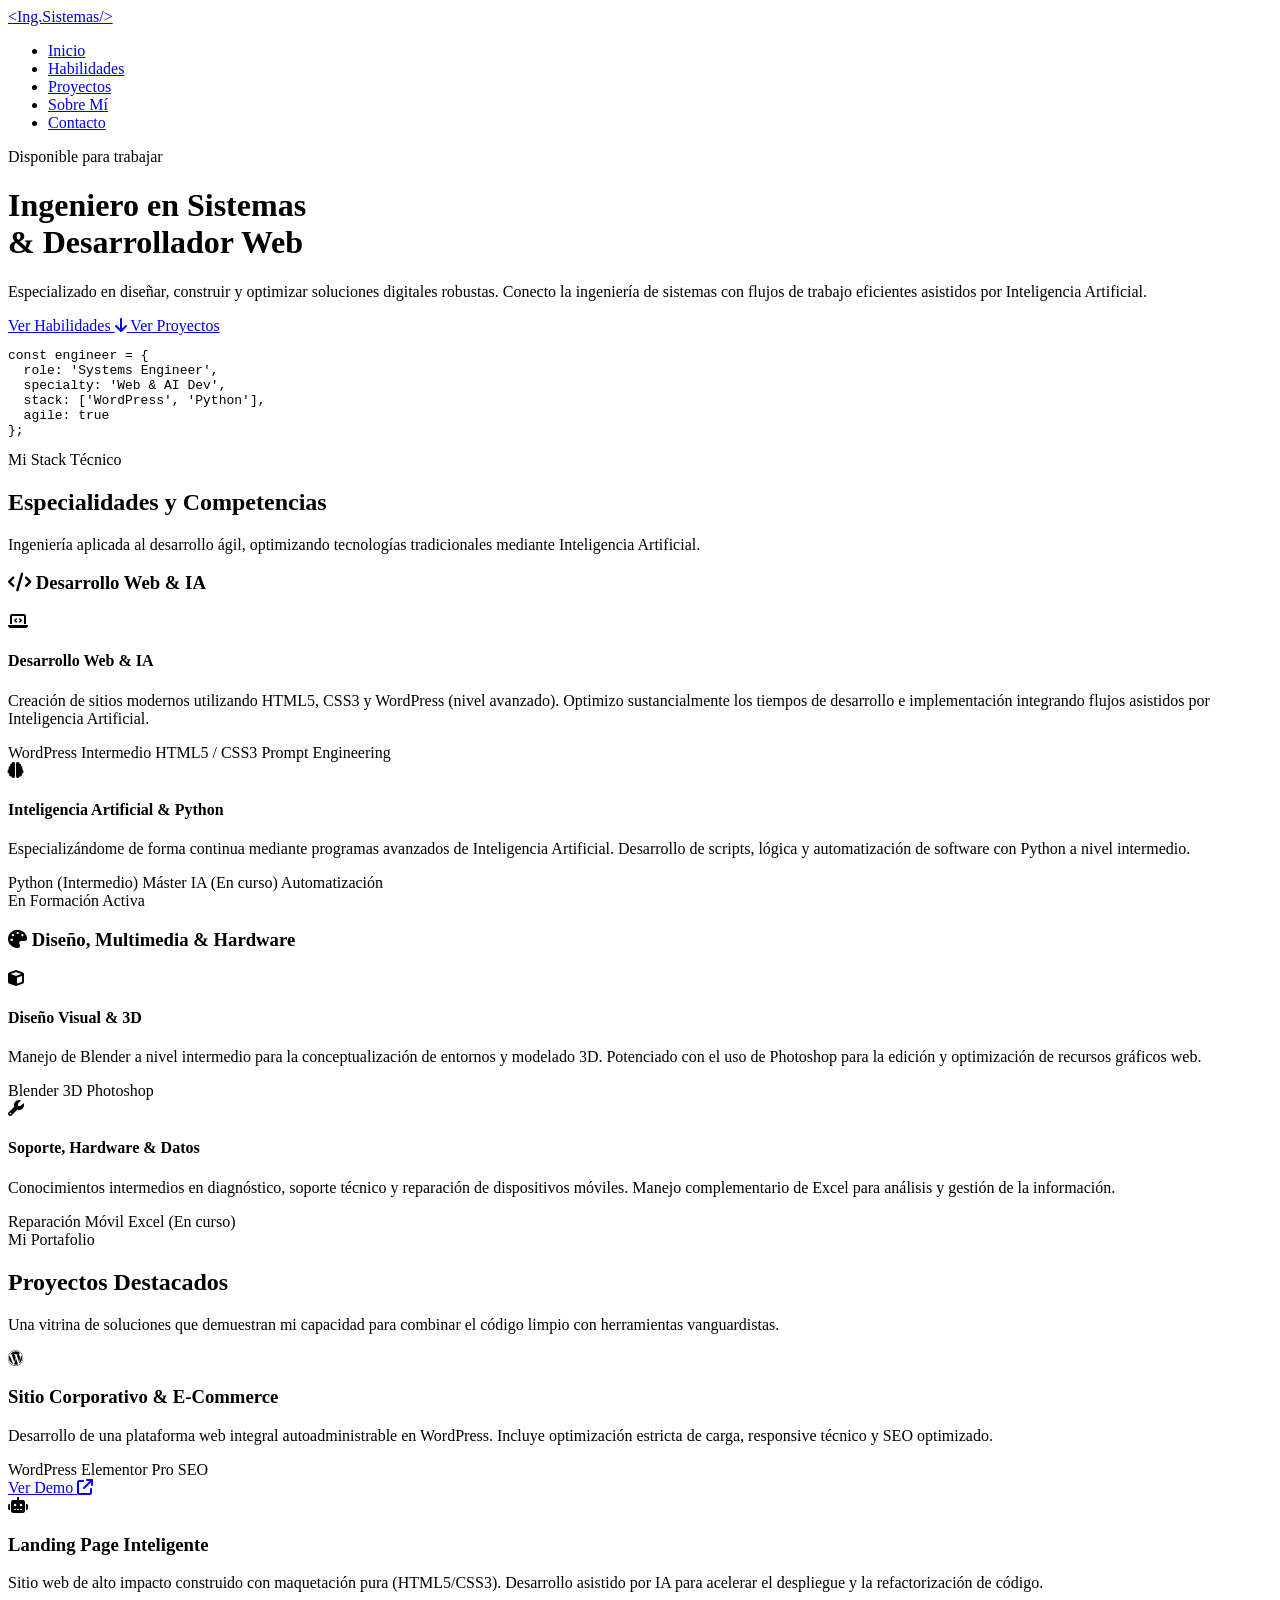
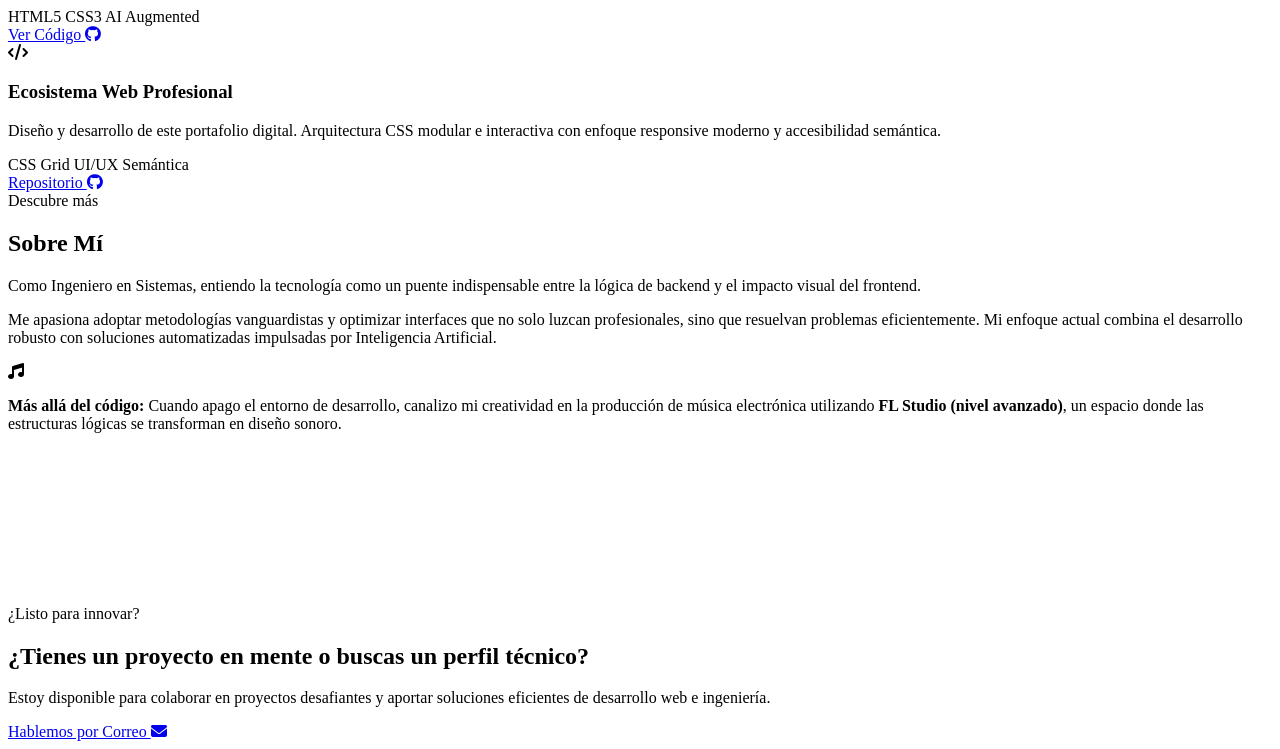
==== index.html @ e4403d9d "Add files via upload" ====
<!DOCTYPE html>
<html lang="es">
<head>
    <meta charset="UTF-8">
    <meta name="viewport" content="width=device-width, initial-scale=1.0">
    <title>Portafolio Profesional | Ingeniero en Sistemas</title>
    <link rel="stylesheet" href="css/style.css">
    <!-- Iconos de FontAwesome -->
    <link rel="stylesheet" href="https://cdnjs.cloudflare.com/ajax/libs/font-awesome/6.4.0/css/all.min.css">
</head>
<body>

    <!-- ==========================================================
       1. NAVBAR (Navegación Fija con Efecto Cristal)
       ========================================================== -->
    <nav class="navbar">
        <div class="container nav-container">
            <a href="#" class="nav-logo">&lt;Ing.Sistemas/&gt;</a>
            <ul class="nav-links">
                <li><a href="#">Inicio</a></li>
                <li><a href="#habilidades">Habilidades</a></li>
                <li><a href="#proyectos">Proyectos</a></li>
                <li><a href="#sobre-mi">Sobre Mí</a></li>
                <li><a href="#contacto" class="nav-btn">Contacto</a></li>
            </ul>
        </div>
    </nav>

    <!-- ==========================================================
       2. HERO SECTION (Presentación de Alto Impacto)
       ========================================================== -->
<header class="hero">
        <div class="container hero-grid">
            
            <div class="hero-content anim-fade-in">
                <span class="hero-badge">Disponible para trabajar</span>
                <h1 class="hero-title">
                    Ingeniero en Sistemas <br>
                    <span class="text-gradient">& Desarrollador Web</span>
                </h1>
                <p class="hero-description anim-delay-1">
                    Especializado en diseñar, construir y optimizar soluciones digitales robustas. Conecto la ingeniería de sistemas con flujos de trabajo eficientes asistidos por Inteligencia Artificial.
                </p>
                
                <div class="hero-actions anim-delay-2">
                    <a href="#habilidades" class="btn btn-primary">
                        Ver Habilidades <i class="fa-solid fa-arrow-down"></i>
                    </a>
                    <a href="#proyectos" class="btn btn-secondary">
                        Ver Proyectos
                    </a>
                </div>
            </div>

            <div class="hero-visual anim-fade-in anim-delay-1">
                <div class="tech-canvas">
                    <div class="blob blob-1 float-animation"></div>
                    <div class="blob blob-2 float-animation-reverse"></div>
                    
                    <div class="profile-card">
                        <div class="card-header">
                            <span class="dot red"></span>
                            <span class="dot yellow"></span>
                            <span class="dot green"></span>
                        </div>
                        <div class="card-body">
                            <pre><code class="typing-effect"><span class="code-keyword">const</span> engineer = {
  role: <span class="code-string">'Systems Engineer'</span>,
  specialty: <span class="code-string">'Web & AI Dev'</span>,
  stack: [<span class="code-string">'WordPress'</span>, <span class="code-string">'Python'</span>],
  agile: <span class="code-boolean">true</span>
};</code></pre>
                        </div>
                    </div>
                </div>
            </div>

        </div>
    </header>
    <!-- ==========================================================
       3. SKILLS SECTION (Tus especialidades reales)
       ========================================================== -->
    <section id="habilidades" class="skills-section">
        <div class="container">
            
            <div class="section-header">
                <span class="section-subtitle">Mi Stack Técnico</span>
                <h2 class="section-title">Especialidades y Competencias</h2>
                <p class="section-description">
                    Ingeniería aplicada al desarrollo ágil, optimizando tecnologías tradicionales mediante Inteligencia Artificial.
                </p>
            </div>

            <!-- Categoría 1: Core de Desarrollo -->
            <h3 class="category-title"><i class="fa-solid fa-code"></i> Desarrollo Web & IA</h3>
            <div class="skills-grid">
                
                <article class="skill-card main-tech">
                    <div class="card-icon icon-web">
                        <i class="fa-solid fa-laptop-code"></i>
                    </div>
                    <h4 class="skill-name">Desarrollo Web & IA</h4>
                    <p class="skill-text">
                        Creación de sitios modernos utilizando HTML5, CSS3 y WordPress (nivel avanzado). Optimizo sustancialmente los tiempos de desarrollo e implementación integrando flujos asistidos por Inteligencia Artificial.
                    </p>
                    <div class="skill-tags">
                        <span class="tag">WordPress Intermedio</span>
                        <span class="tag">HTML5 / CSS3</span>
                        <span class="tag">Prompt Engineering</span>
                    </div>
                </article>

                <article class="skill-card active-learning">
                    <div class="card-icon icon-ai">
                        <i class="fa-solid fa-brain"></i>
                    </div>
                    <h4 class="skill-name">Inteligencia Artificial & Python</h4>
                    <p class="skill-text">
                        Especializándome de forma continua mediante programas avanzados de Inteligencia Artificial. Desarrollo de scripts, lógica y automatización de software con Python a nivel intermedio.
                    </p>
                    <div class="skill-tags">
                        <span class="tag">Python (Intermedio)</span>
                        <span class="tag">Máster IA (En curso)</span>
                        <span class="tag">Automatización</span>
                    </div>
                    <div class="learning-badge">En Formación Activa</div>
                </article>

            </div>

            <!-- Categoría 2: Diseño y Soporte Técnico -->
            <h3 class="category-title"><i class="fa-solid fa-palette"></i> Diseño, Multimedia & Hardware</h3>
            <div class="skills-grid secondary-grid">
                
                <article class="skill-card">
                    <div class="card-icon icon-design">
                        <i class="fa-solid fa-cube"></i>
                    </div>
                    <h4 class="skill-name">Diseño Visual & 3D</h4>
                    <p class="skill-text">
                        Manejo de Blender a nivel intermedio para la conceptualización de entornos y modelado 3D. Potenciado con el uso de Photoshop para la edición y optimización de recursos gráficos web.
                    </p>
                    <div class="skill-tags">
                        <span class="tag">Blender 3D</span>
                        <span class="tag">Photoshop</span>
                    </div>
                </article>

                <article class="skill-card">
                    <div class="card-icon icon-hardware">
                        <i class="fa-solid fa-wrench"></i>
                    </div>
                    <h4 class="skill-name">Soporte, Hardware & Datos</h4>
                    <p class="skill-text">
                        Conocimientos intermedios en diagnóstico, soporte técnico y reparación de dispositivos móviles. Manejo complementario de Excel para análisis y gestión de la información.
                    </p>
                    <div class="skill-tags">
                        <span class="tag">Reparación Móvil</span>
                        <span class="tag">Excel (En curso)</span>
                    </div>
                </article>

            </div>

        </div>
    </section>

    <!-- ==========================================================
       4. PROJECTS SECTION (Tus Proyectos)
       ========================================================== -->
    <section id="proyectos" class="projects-section">
        <div class="container">
            
            <div class="section-header">
                <span class="section-subtitle">Mi Portafolio</span>
                <h2 class="section-title">Proyectos Destacados</h2>
                <p class="section-description">Una vitrina de soluciones que demuestran mi capacidad para combinar el código limpio con herramientas vanguardistas.</p>
            </div>

            <div class="projects-grid">
                
                <!-- Proyecto 1 -->
                <article class="project-card">
                    <div class="project-image">
                        <div class="image-placeholder"><i class="fa-brands fa-wordpress"></i></div>
                    </div>
                    <div class="project-info">
                        <h3 class="project-title">Sitio Corporativo & E-Commerce</h3>
                        <p class="project-text">Desarrollo de una plataforma web integral autoadministrable en WordPress. Incluye optimización estricta de carga, responsive técnico y SEO optimizado.</p>
                        <div class="project-tech">
                            <span>WordPress</span>
                            <span>Elementor Pro</span>
                            <span>SEO</span>
                        </div>
                        <div class="project-links">
                            <a href="#" class="project-link" target="_blank">Ver Demo <i class="fa-solid fa-arrow-up-right-from-square"></i></a>
                        </div>
                    </div>
                </article>

                <!-- Proyecto 2 -->
                <article class="project-card">
                    <div class="project-image">
                        <div class="image-placeholder"><i class="fa-solid fa-robot"></i></div>
                    </div>
                    <div class="project-info">
                        <h3 class="project-title">Landing Page Inteligente</h3>
                        <p class="project-text">Sitio web de alto impacto construido con maquetación pura (HTML5/CSS3). Desarrollo asistido por IA para acelerar el despliegue y la refactorización de código.</p>
                        <div class="project-tech">
                            <span>HTML5</span>
                            <span>CSS3</span>
                            <span>AI Augmented</span>
                        </div>
                        <div class="project-links">
                            <a href="#" class="project-link" target="_blank">Ver Código <i class="fa-brands fa-github"></i></a>
                        </div>
                    </div>
                </article>

                <!-- Proyecto 3 -->
                <article class="project-card">
                    <div class="project-image">
                        <div class="image-placeholder"><i class="fa-solid fa-code"></i></div>
                    </div>
                    <div class="project-info">
                        <h3 class="project-title">Ecosistema Web Profesional</h3>
                        <p class="project-text">Diseño y desarrollo de este portafolio digital. Arquitectura CSS modular e interactiva con enfoque responsive moderno y accesibilidad semántica.</p>
                        <div class="project-tech">
                            <span>CSS Grid</span>
                            <span>UI/UX</span>
                            <span>Semántica</span>
                        </div>
                        <div class="project-links">
                            <a href="#" class="project-link" target="_blank">Repositorio <i class="fa-brands fa-github"></i></a>
                        </div>
                    </div>
                </article>

            </div>
        </div>
    </section>

    <!-- ==========================================================
       5. ABOUT ME SECTION (Historia + FL Studio)
       ========================================================== -->
    <section id="sobre-mi" class="about-section">
        <div class="container">
            <div class="about-card-wrapper">
                <div class="about-content">
                    <span class="section-subtitle">Descubre más</span>
                    <h2 class="section-title">Sobre Mí</h2>
                    <p class="about-lead">
                        Como Ingeniero en Sistemas, entiendo la tecnología como un puente indispensable entre la lógica de backend y el impacto visual del frontend. 
                    </p>
                    <p class="about-body">
                        Me apasiona adoptar metodologías vanguardistas y optimizar interfaces que no solo luzcan profesionales, sino que resuelvan problemas eficientemente. Mi enfoque actual combina el desarrollo robusto con soluciones automatizadas impulsadas por Inteligencia Artificial.
                    </p>
                    
                    <!-- Bloque destacado de tu Hobby -->
                    <div class="hobby-box">
                        <div class="hobby-icon"><i class="fa-solid fa-music"></i></div>
                        <div class="hobby-text">
                            <p><strong>Más allá del código:</strong> Cuando apago el entorno de desarrollo, canalizo mi creatividad en la producción de música electrónica utilizando <strong>FL Studio (nivel avanzado)</strong>, un espacio donde las estructuras lógicas se transforman en diseño sonoro.</p>
                        </div>
                        <div class="spotify-wrapper">
                        
                        <!-- OPCIÓN A: Reproductor Incrustado (Recomendado para mostrar tu música) -->
                        <!-- IMPORTANTE: Cambia el enlace 'src' por el código de inserción de tu track/playlist/perfil -->
                        <iframe style="border-radius:12px" src="https://open.spotify.com/intl-es/artist/2R8NhoOFSHKevssIDjucFh" width="100%" height="152" frameBorder="0" allowfullscreen="" allow="autoplay; clipboard-write; encrypted-media; fullscreen; picture-in-picture" loading="lazy"></iframe>

                        <!-- OPCIÓN B: Botón de enlace directo (Limpio y minimalista) 
                        <a href="URL_DE_TU_PERFIL_DE_SPOTIFY" target="_blank" class="btn-spotify">
                            <i class="fa-brands fa-spotify"></i> Escuchar mis producciones en Spotify
                        </a>
                        -->

                    </div>
                    </div>
                </div>
            </div>
        </div>
    </section>

    <!-- ==========================================================
       6. CONTACT SECTION (Cierre & Conversión)
       ========================================================== -->
    <section id="contacto" class="contact-section">
        <div class="container">
            <div class="contact-card">
                <span class="contact-badge">¿Listo para innovar?</span>
                <h2>¿Tienes un proyecto en mente o buscas un perfil técnico?</h2>
                <p>Estoy disponible para colaborar en proyectos desafiantes y aportar soluciones eficientes de desarrollo web e ingeniería.</p>
                <div class="contact-actions">
                    <a href="mailto:tu-correo@email.com" class="btn btn-primary">
                        Hablemos por Correo <i class="fa-solid fa-envelope"></i>
                    </a>
                </div>
            </div>
        </div>
    </section>

</body>
</html>
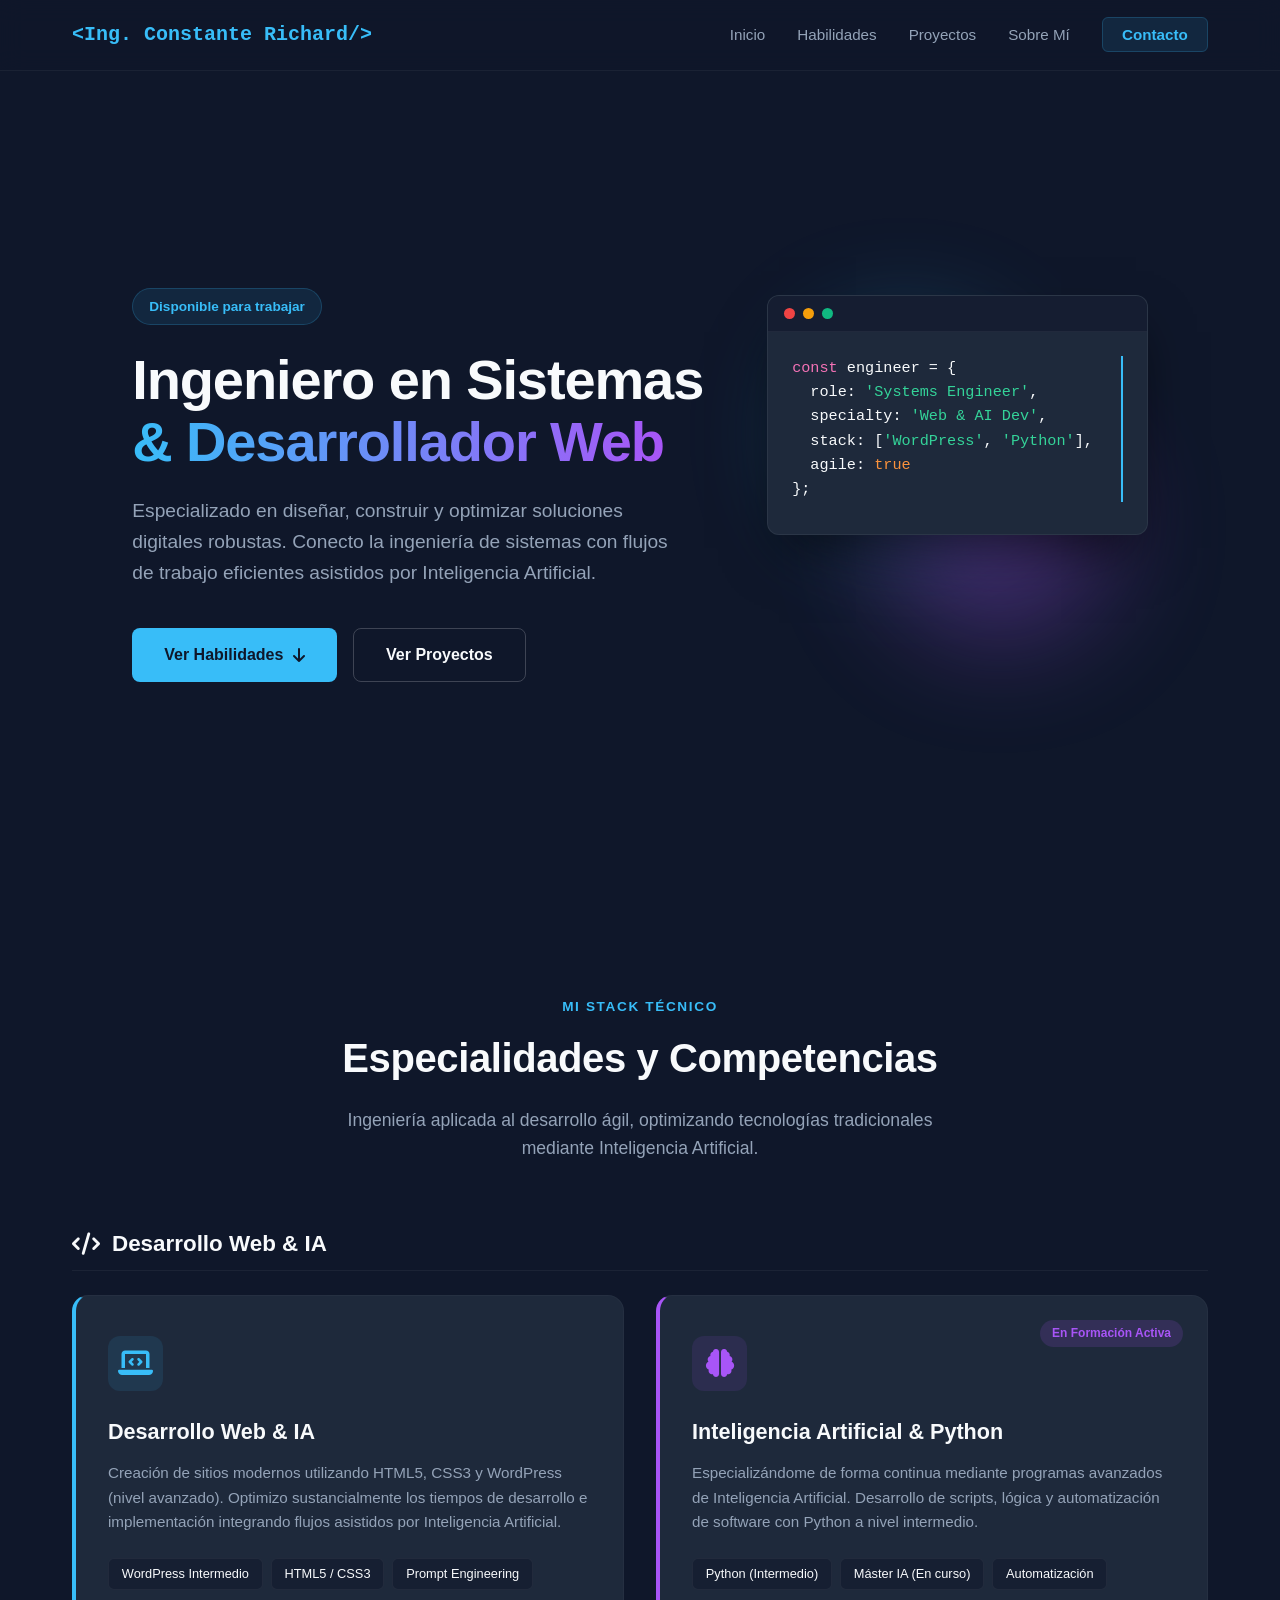
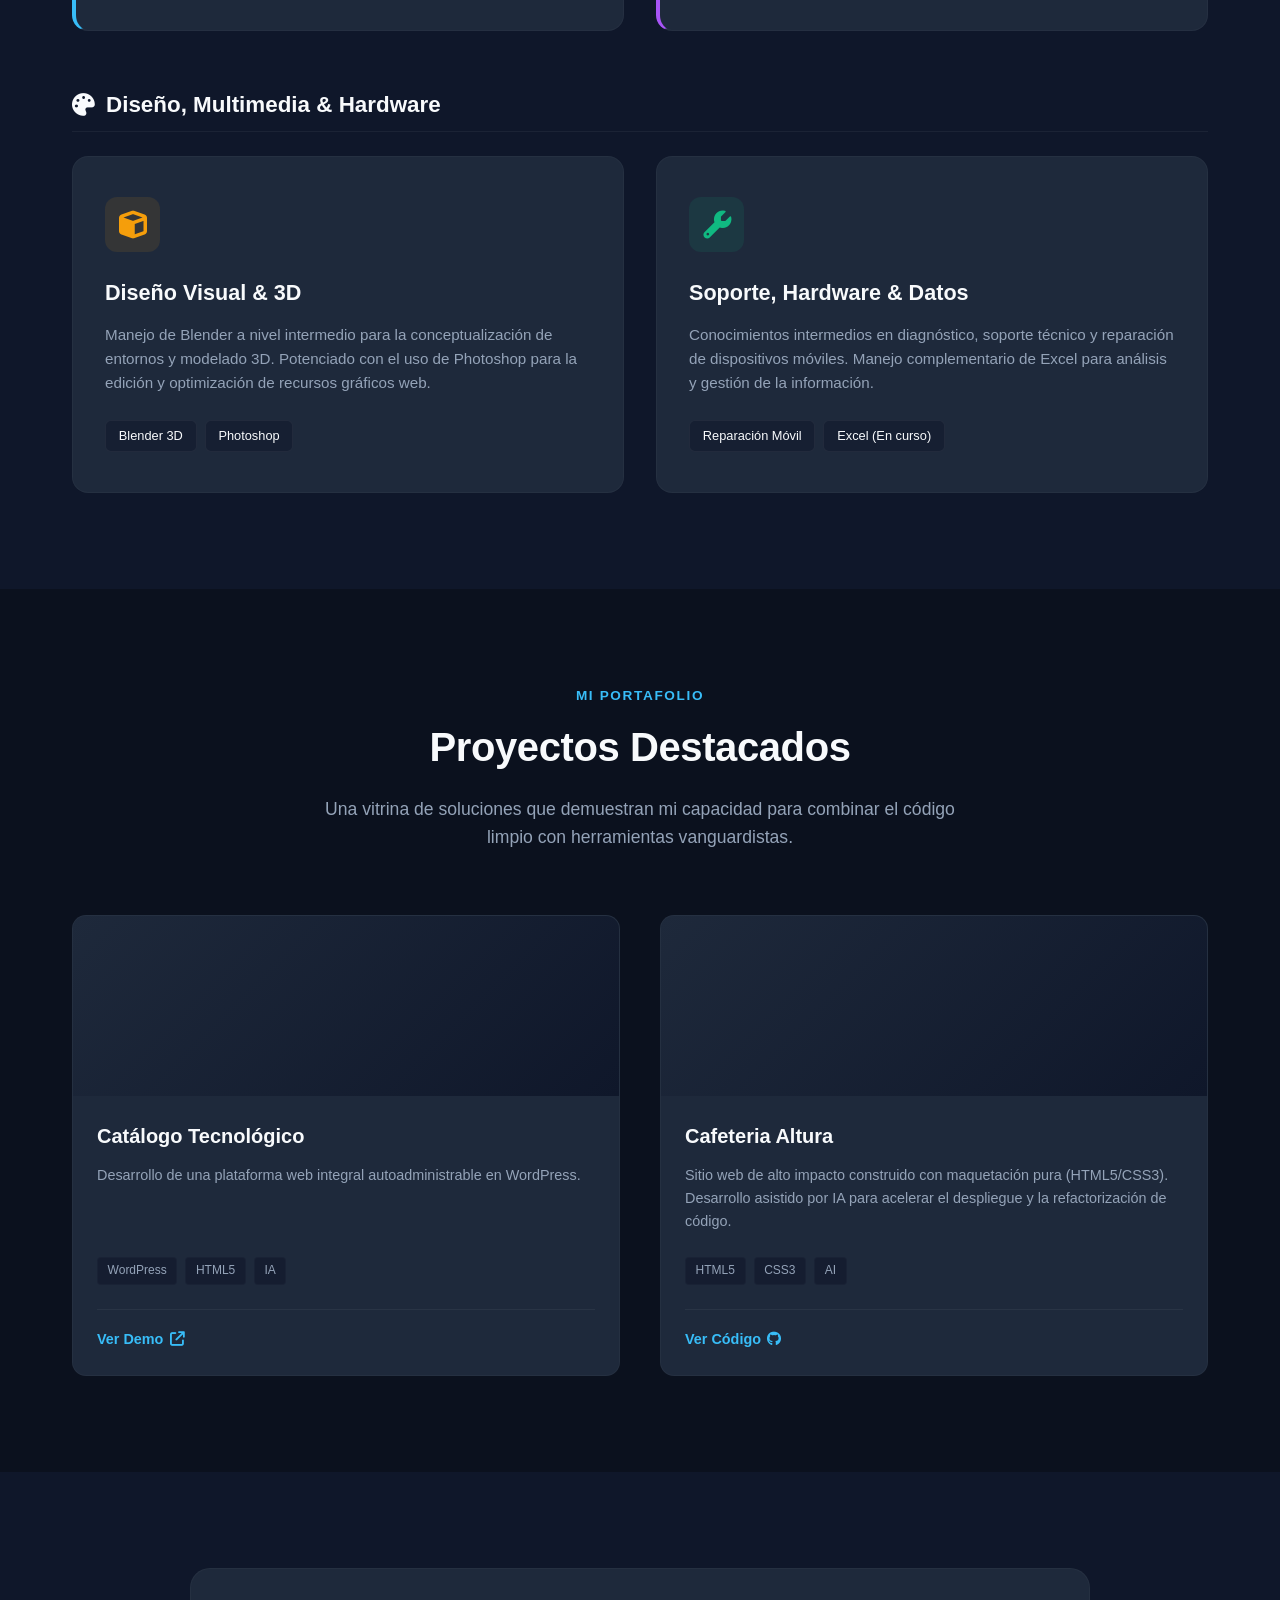
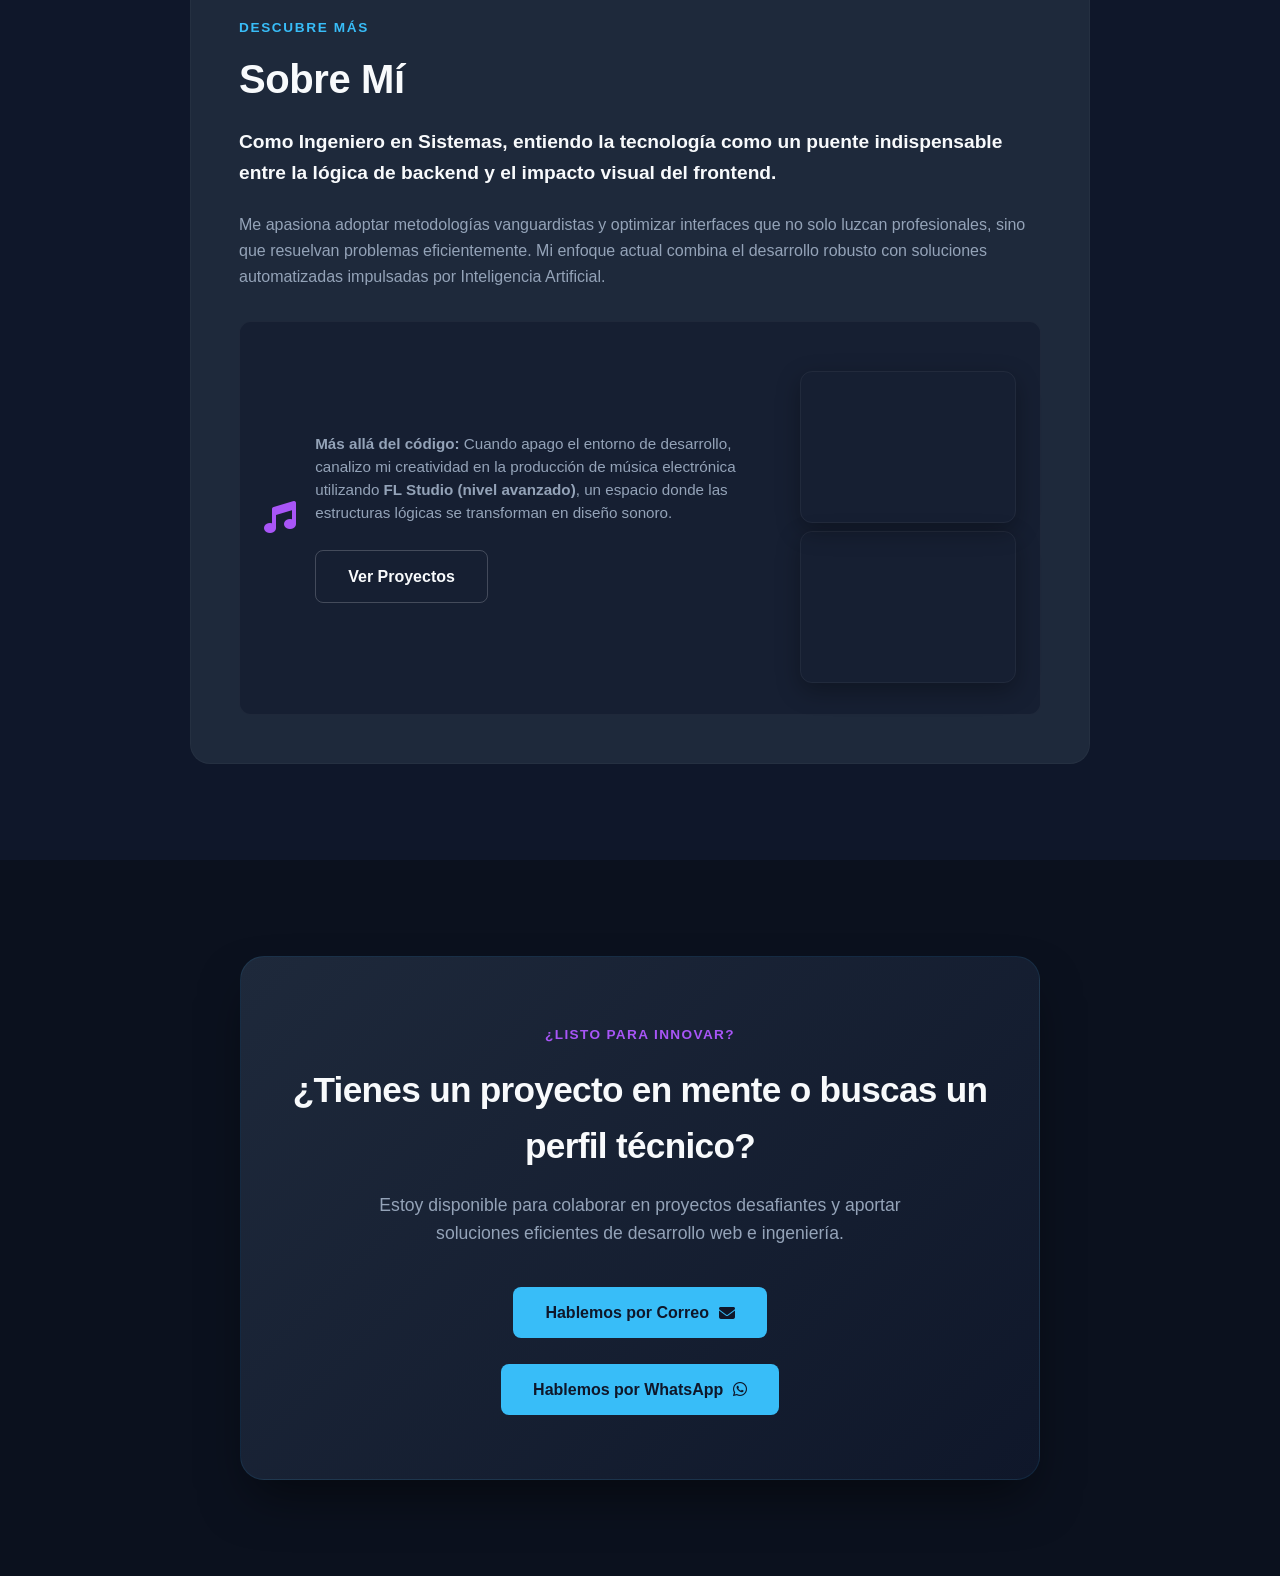
==== commit 322018d6: "Update index.html" ====
--- a/index.html
+++ b/index.html
@@ -15,7 +15,7 @@
        ========================================================== -->
     <nav class="navbar">
         <div class="container nav-container">
-            <a href="#" class="nav-logo">&lt;Ing.Sistemas/&gt;</a>
+            <a href="#" class="nav-logo">&lt;Ing. Constante Richard/&gt;</a>
             <ul class="nav-links">
                 <li><a href="#">Inicio</a></li>
                 <li><a href="#habilidades">Habilidades</a></li>
@@ -182,18 +182,19 @@
                 <!-- Proyecto 1 -->
                 <article class="project-card">
                     <div class="project-image">
-                        <div class="image-placeholder"><i class="fa-brands fa-wordpress"></i></div>
+                        <div class="image-placeholder"><i class=""></i></div>
+                        <img src="images/catalofo.jpeg" alt="" width=50%>
                     </div>
                     <div class="project-info">
-                        <h3 class="project-title">Sitio Corporativo & E-Commerce</h3>
-                        <p class="project-text">Desarrollo de una plataforma web integral autoadministrable en WordPress. Incluye optimización estricta de carga, responsive técnico y SEO optimizado.</p>
+                        <h3 class="project-title">Catálogo Tecnológico</h3>
+                        <p class="project-text">Desarrollo de una plataforma web integral autoadministrable en WordPress.</p>
                         <div class="project-tech">
                             <span>WordPress</span>
-                            <span>Elementor Pro</span>
-                            <span>SEO</span>
+                            <span>HTML5</span>
+                            <span>IA</span>
                         </div>
                         <div class="project-links">
-                            <a href="#" class="project-link" target="_blank">Ver Demo <i class="fa-solid fa-arrow-up-right-from-square"></i></a>
+                            <a href="https://farisfarfar.github.io/catalogo-celulares-portugalcell/#catalogo" class="project-link" target="_blank">Ver Demo <i class="fa-solid fa-arrow-up-right-from-square"></i></a>
                         </div>
                     </div>
                 </article>
@@ -201,40 +202,22 @@
                 <!-- Proyecto 2 -->
                 <article class="project-card">
                     <div class="project-image">
-                        <div class="image-placeholder"><i class="fa-solid fa-robot"></i></div>
+                        <img src="images/ALTURA.jpeg" alt="" width=50%>
                     </div>
                     <div class="project-info">
-                        <h3 class="project-title">Landing Page Inteligente</h3>
+                        <h3 class="project-title">Cafeteria Altura</h3>
                         <p class="project-text">Sitio web de alto impacto construido con maquetación pura (HTML5/CSS3). Desarrollo asistido por IA para acelerar el despliegue y la refactorización de código.</p>
                         <div class="project-tech">
                             <span>HTML5</span>
                             <span>CSS3</span>
-                            <span>AI Augmented</span>
+                            <span>AI</span>
                         </div>
                         <div class="project-links">
-                            <a href="#" class="project-link" target="_blank">Ver Código <i class="fa-brands fa-github"></i></a>
-                        </div>
-                    </div>
-                </article>
-
-                <!-- Proyecto 3 -->
-                <article class="project-card">
-                    <div class="project-image">
-                        <div class="image-placeholder"><i class="fa-solid fa-code"></i></div>
-                    </div>
-                    <div class="project-info">
-                        <h3 class="project-title">Ecosistema Web Profesional</h3>
-                        <p class="project-text">Diseño y desarrollo de este portafolio digital. Arquitectura CSS modular e interactiva con enfoque responsive moderno y accesibilidad semántica.</p>
-                        <div class="project-tech">
-                            <span>CSS Grid</span>
-                            <span>UI/UX</span>
-                            <span>Semántica</span>
-                        </div>
-                        <div class="project-links">
-                            <a href="#" class="project-link" target="_blank">Repositorio <i class="fa-brands fa-github"></i></a>
-                        </div>
-                    </div>
-                </article>
+                            <a href="pages/cafe.html" class="project-link" target="_blank">Ver Código <i class="fa-brands fa-github"></i></a>
+                        </div>
+                    </div>
+                </article>
+
 
             </div>
         </div>
@@ -261,14 +244,18 @@
                         <div class="hobby-icon"><i class="fa-solid fa-music"></i></div>
                         <div class="hobby-text">
                             <p><strong>Más allá del código:</strong> Cuando apago el entorno de desarrollo, canalizo mi creatividad en la producción de música electrónica utilizando <strong>FL Studio (nivel avanzado)</strong>, un espacio donde las estructuras lógicas se transforman en diseño sonoro.</p>
+                             <br>
+                            <a href="https://www.youtube.com/@fiidfaris" target="_blank" class="btn btn-secondary">
+                                 Ver Proyectos
+                                 </a>
+
                         </div>
                         <div class="spotify-wrapper">
                         
                         <!-- OPCIÓN A: Reproductor Incrustado (Recomendado para mostrar tu música) -->
                         <!-- IMPORTANTE: Cambia el enlace 'src' por el código de inserción de tu track/playlist/perfil -->
-                        <iframe style="border-radius:12px" src="https://open.spotify.com/intl-es/artist/2R8NhoOFSHKevssIDjucFh" width="100%" height="152" frameBorder="0" allowfullscreen="" allow="autoplay; clipboard-write; encrypted-media; fullscreen; picture-in-picture" loading="lazy"></iframe>
-
-                        <!-- OPCIÓN B: Botón de enlace directo (Limpio y minimalista) 
+                           <iframe data-testid="embed-iframe" style="border-radius:12px" src="https://open.spotify.com/embed/track/4I5gUDBYTXuOWEXEup7SBI?utm_source=generator&si=fab3e48a8a884416" width="100%" height="152" frameBorder="0" allowfullscreen="" allow="autoplay; clipboard-write; encrypted-media; fullscreen; picture-in-picture" loading="lazy"></iframe>
+                           <iframe data-testid="embed-iframe" style="border-radius:12px" src="https://open.spotify.com/embed/track/5lu9Qc8zNzXxvBAoyQX5xe?utm_source=generator&si=4b77e36c37d04a68" width="100%" height="152" frameBorder="0" allowfullscreen="" allow="autoplay; clipboard-write; encrypted-media; fullscreen; picture-in-picture" loading="lazy"></iframe>                              <!-- OPCIÓN B: Botón de enlace directo (Limpio y minimalista) 
                         <a href="URL_DE_TU_PERFIL_DE_SPOTIFY" target="_blank" class="btn-spotify">
                             <i class="fa-brands fa-spotify"></i> Escuchar mis producciones en Spotify
                         </a>
@@ -291,13 +278,21 @@
                 <h2>¿Tienes un proyecto en mente o buscas un perfil técnico?</h2>
                 <p>Estoy disponible para colaborar en proyectos desafiantes y aportar soluciones eficientes de desarrollo web e ingeniería.</p>
                 <div class="contact-actions">
-                    <a href="mailto:tu-correo@email.com" class="btn btn-primary">
-                        Hablemos por Correo <i class="fa-solid fa-envelope"></i>
-                    </a>
+                    <a href="mailto:richardconstanteplus@outlook.com" class="btn btn-primary">
+                       Hablemos por Correo <i class="fa-solid fa-envelope"></i>
+                             </a>
+                   </div>
+
+                      <br>
+
+                 <div class="contact-actions">
+                        <a href="https://wa.me/593998854605" target="_blank" class="btn btn-primary">
+                         Hablemos por WhatsApp <i class="fa-brands fa-whatsapp"></i>
+                     </a>
                 </div>
             </div>
         </div>
     </section>
 
 </body>
-</html>+</html>
--- a/css/style.css
+++ b/css/style.css
@@ -0,0 +1,752 @@
+/* ==========================================================================
+   RESET, CONFIGURACIONES GLOBALES Y VARIABLES
+   ========================================================================== */
+:root {
+    --bg-dark: #0f172a;
+    --bg-card: #1e293b;
+    --bg-deep: #0b111e;
+    --text-main: #f8fafc;
+    --text-muted: #94a3b8;
+    --primary: #38bdf8;         /* Celeste Neón Tecnológico */
+    --primary-hover: #0ea5e9;
+    --accent: #a855f7;          /* Violeta Inteligencia Artificial */
+    --font-sans: 'Segoe UI', Tahoma, Geneva, Verdana, sans-serif;
+}
+
+* {
+    margin: 0;
+    padding: 0;
+    box-sizing: border-box;
+}
+
+html {
+    scroll-behavior: smooth; /* Deslizamiento suave por las secciones */
+}
+
+body {
+    font-family: var(--font-sans);
+    background-color: var(--bg-dark);
+    color: var(--text-main);
+    overflow-x: hidden;
+    line-height: 1.6;
+    padding-top: 70px; /* Evita que la navbar fija tape contenido */
+}
+
+.container {
+    max-width: 1200px;
+    margin: 0 auto;
+    padding: 0 2rem;
+}
+
+/* Estilos de Botones Reutilizables */
+.btn {
+    display: inline-flex;
+    align-items: center;
+    gap: 0.6rem;
+    padding: 0.8rem 2rem;
+    font-size: 1rem;
+    font-weight: 600;
+    border-radius: 8px;
+    transition: all 0.3s ease;
+    text-decoration: none;
+    cursor: pointer;
+}
+
+.btn-primary {
+    background-color: var(--primary);
+    color: var(--bg-dark);
+}
+
+.btn-primary:hover {
+    background-color: var(--primary-hover);
+    transform: translateY(-2px);
+    box-shadow: 0 10px 20px rgba(56, 189, 248, 0.25);
+}
+
+.btn-secondary {
+    background-color: transparent;
+    color: var(--text-main);
+    border: 1px solid rgba(248, 250, 252, 0.2);
+}
+
+.btn-secondary:hover {
+    background-color: rgba(248, 250, 252, 0.05);
+    border-color: var(--text-main);
+    transform: translateY(-2px);
+}
+
+/* Encabezados de Sección Reutilizables */
+.section-header {
+    text-align: center;
+    margin-bottom: 4rem;
+}
+
+.section-subtitle {
+    color: var(--primary);
+    font-size: 0.85rem;
+    font-weight: 700;
+    text-transform: uppercase;
+    letter-spacing: 0.12em;
+    display: block;
+    margin-bottom: 0.5rem;
+}
+
+.section-title {
+    font-size: 2.5rem;
+    font-weight: 800;
+    margin-bottom: 1rem;
+    letter-spacing: -0.01em;
+}
+
+.section-description {
+    color: var(--text-muted);
+    max-width: 650px;
+    margin: 0 auto;
+    font-size: 1.1rem;
+}
+
+/* ==========================================================================
+   1. NAVBAR (Navegación Fija Glassmorphism)
+   ========================================================================== */
+.navbar {
+    position: fixed;
+    top: 0;
+    left: 0;
+    width: 100%;
+    z-index: 1000;
+    background-color: rgba(15, 23, 42, 0.8);
+    backdrop-filter: blur(12px);
+    -webkit-backdrop-filter: blur(12px);
+    border-bottom: 1px solid rgba(248, 250, 252, 0.05);
+}
+
+.nav-container {
+    display: flex;
+    justify-content: space-between;
+    align-items: center;
+    height: 70px;
+}
+
+.nav-logo {
+    font-size: 1.25rem;
+    font-weight: 700;
+    color: var(--primary);
+    text-decoration: none;
+    font-family: 'Courier New', Courier, monospace;
+}
+
+.nav-links {
+    display: flex;
+    align-items: center;
+    gap: 2rem;
+    list-style: none;
+}
+
+.nav-links a {
+    color: var(--text-muted);
+    text-decoration: none;
+    font-size: 0.95rem;
+    font-weight: 500;
+    transition: color 0.3s ease;
+}
+
+.nav-links a:hover {
+    color: var(--primary);
+}
+
+.nav-btn {
+    background-color: rgba(56, 189, 248, 0.1);
+    color: var(--primary) !important;
+    border: 1px solid rgba(56, 189, 248, 0.2);
+    padding: 0.5rem 1.2rem;
+    border-radius: 6px;
+    font-weight: 600 !important;
+}
+
+.nav-btn:hover {
+    background-color: var(--primary);
+    color: var(--bg-dark) !important;
+}
+
+/* ==========================================================================
+   2. HERO SECTION
+   ========================================================================== */
+.hero {
+    min-height: calc(100vh - 70px);
+    display: flex;
+    align-items: center;
+    position: relative;
+    padding: 4rem 0;
+}
+
+.hero-grid {
+    display: grid;
+    grid-template-columns: 1.2fr 0.8fr;
+    gap: 4rem;
+    align-items: center;
+}
+
+.hero-badge {
+    background-color: rgba(56, 189, 248, 0.1);
+    color: var(--primary);
+    border: 1px solid rgba(56, 189, 248, 0.2);
+    padding: 0.4rem 1rem;
+    border-radius: 50px;
+    font-size: 0.85rem;
+    font-weight: 600;
+    display: inline-block;
+    margin-bottom: 1.5rem;
+}
+
+.hero-title {
+    font-size: 3.5rem;
+    font-weight: 800;
+    line-height: 1.1;
+    letter-spacing: -0.02em;
+    margin-bottom: 1.5rem;
+}
+
+.text-gradient {
+    background: linear-gradient(to right, var(--primary), var(--accent));
+    -webkit-background-clip: text;
+    -webkit-text-fill-color: transparent;
+}
+
+.hero-description {
+    font-size: 1.2rem;
+    color: var(--text-muted);
+    max-width: 540px;
+    margin-bottom: 2.5rem;
+}
+
+.hero-actions {
+    display: flex;
+    gap: 1rem;
+}
+
+/* Canvas e Ilustración de Código */
+.hero-visual {
+    position: relative;
+    width: 100%;
+    display: flex;
+    justify-content: center;
+    align-items: center;
+}
+
+.tech-canvas {
+    position: relative;
+    width: 100%;
+    max-width: 400px;
+    aspect-ratio: 1;
+}
+
+.blob {
+    position: absolute;
+    border-radius: 50%;
+    filter: blur(60px);
+    z-index: 1;
+    opacity: 0.35;
+}
+
+.blob-1 { top: 10%; left: 10%; width: 200px; height: 200px; background-color: var(--primary); }
+.blob-2 { bottom: 10%; right: 10%; width: 220px; height: 220px; background-color: var(--accent); }
+
+.profile-card {
+    position: relative;
+    z-index: 2;
+    background-color: var(--bg-card);
+    border: 1px solid rgba(248, 250, 252, 0.06);
+    border-radius: 12px;
+    box-shadow: 0 25px 50px -12px rgba(0, 0, 0, 0.6);
+    width: 100%;
+    overflow: hidden;
+}
+
+.card-header {
+    background-color: rgba(15, 23, 42, 0.6);
+    padding: 0.75rem 1rem;
+    display: flex;
+    gap: 0.5rem;
+    border-bottom: 1px solid rgba(248, 250, 252, 0.05);
+}
+
+.dot { width: 11px; height: 11px; border-radius: 50%; }
+.dot.red { background-color: #ef4444; }
+.dot.yellow { background-color: #f59e0b; }
+.dot.green { background-color: #10b981; }
+
+.card-body {
+    padding: 1.5rem;
+    font-family: 'Courier New', Courier, monospace;
+    font-size: 0.95rem;
+    overflow-x: auto;
+}
+
+.code-keyword { color: #f472b6; }
+.code-string { color: #34d399; }
+.code-boolean { color: #fb923c; }
+
+/* ==========================================================================
+   3. SKILLS SECTION
+   ========================================================================== */
+.skills-section {
+    padding: 6rem 0;
+    background-color: var(--bg-dark);
+}
+
+.category-title {
+    font-size: 1.4rem;
+    font-weight: 700;
+    margin: 3.5rem 0 1.5rem 0;
+    display: flex;
+    align-items: center;
+    gap: 0.75rem;
+    color: var(--text-main);
+    border-bottom: 1px solid rgba(248, 250, 252, 0.05);
+    padding-bottom: 0.5rem;
+}
+
+.skills-grid {
+    display: grid;
+    grid-template-columns: repeat(auto-fit, minmax(450px, 1fr));
+    gap: 2rem;
+}
+
+.secondary-grid {
+    grid-template-columns: repeat(auto-fit, minmax(350px, 1fr));
+}
+
+.skill-card {
+    background-color: var(--bg-card);
+    border: 1px solid rgba(248, 250, 252, 0.03);
+    border-radius: 16px;
+    padding: 2.5rem 2rem;
+    display: flex;
+    flex-direction: column;
+    position: relative;
+    transition: transform 0.3s ease, border-color 0.3s ease, box-shadow 0.3s ease;
+}
+
+.skill-card:hover {
+    transform: translateY(-5px);
+    border-color: rgba(56, 189, 248, 0.15);
+    box-shadow: 0 20px 40px -15px rgba(0, 0, 0, 0.6);
+}
+
+.main-tech { border-left: 4px solid var(--primary); }
+.active-learning { border-left: 4px solid var(--accent); }
+
+.learning-badge {
+    position: absolute;
+    top: 1.5rem;
+    right: 1.5rem;
+    background-color: rgba(168, 85, 247, 0.15);
+    color: var(--accent);
+    padding: 0.25rem 0.75rem;
+    border-radius: 50px;
+    font-size: 0.75rem;
+    font-weight: 600;
+}
+
+.card-icon {
+    width: 55px;
+    height: 55px;
+    border-radius: 12px;
+    display: flex;
+    align-items: center;
+    justify-content: center;
+    font-size: 1.75rem;
+    margin-bottom: 1.5rem;
+}
+
+.icon-web { background-color: rgba(56, 189, 248, 0.1); color: var(--primary); }
+.icon-ai { background-color: rgba(168, 85, 247, 0.1); color: var(--accent); }
+.icon-design { background-color: rgba(245, 158, 11, 0.1); color: #f59e0b; }
+.icon-hardware { background-color: rgba(16, 185, 129, 0.1); color: #10b981; }
+
+.skill-name {
+    font-size: 1.35rem;
+    font-weight: 700;
+    margin-bottom: 0.75rem;
+}
+
+.skill-text {
+    color: var(--text-muted);
+    font-size: 0.95rem;
+    line-height: 1.6;
+    margin-bottom: 1.5rem;
+    flex-grow: 1;
+}
+
+.skill-tags {
+    display: flex;
+    flex-wrap: wrap;
+    gap: 0.5rem;
+}
+
+.tag {
+    background-color: rgba(15, 23, 42, 0.5);
+    border: 1px solid rgba(248, 250, 252, 0.05);
+    color: var(--text-main);
+    padding: 0.3rem 0.8rem;
+    border-radius: 6px;
+    font-size: 0.8rem;
+    font-weight: 500;
+}
+
+/* ==========================================================================
+   4. PROJECTS SECTION
+   ========================================================================== */
+.projects-section {
+    padding: 6rem 0;
+    background-color: var(--bg-deep);
+}
+
+.projects-grid {
+    display: grid;
+    grid-template-columns: repeat(auto-fit, minmax(320px, 1fr));
+    gap: 2.5rem;
+}
+
+.project-card {
+    background-color: var(--bg-card);
+    border-radius: 14px;
+    overflow: hidden;
+    border: 1px solid rgba(248, 250, 252, 0.03);
+    display: flex;
+    flex-direction: column;
+    transition: transform 0.3s ease, border-color 0.3s ease, box-shadow 0.3s ease;
+}
+
+.project-card:hover {
+    transform: translateY(-6px);
+    border-color: rgba(168, 85, 247, 0.2);
+    box-shadow: 0 20px 30px -10px rgba(0, 0, 0, 0.7);
+}
+
+.project-image {
+    width: 100%;
+    height: 180px;
+    background: linear-gradient(135deg, #1e293b, #0f172a);
+    display: flex;
+    align-items: center;
+    justify-content: center;
+    overflow: hidden;
+}
+
+.image-placeholder {
+    font-size: 3.5rem;
+    color: rgba(248, 250, 252, 0.15);
+    transition: transform 0.4s ease, color 0.3s ease;
+}
+
+.project-card:hover .image-placeholder {
+    transform: scale(1.1) rotate(2deg);
+    color: var(--primary);
+}
+
+.project-info {
+    padding: 1.5rem;
+    display: flex;
+    flex-direction: column;
+    flex-grow: 1;
+}
+
+.project-title {
+    font-size: 1.25rem;
+    font-weight: 700;
+    margin-bottom: 0.75rem;
+}
+
+.project-text {
+    color: var(--text-muted);
+    font-size: 0.9rem;
+    line-height: 1.6;
+    margin-bottom: 1.5rem;
+    flex-grow: 1;
+}
+
+.project-tech {
+    display: flex;
+    flex-wrap: wrap;
+    gap: 0.5rem;
+    margin-bottom: 1.5rem;
+}
+
+.project-tech span {
+    background-color: rgba(15, 23, 42, 0.6);
+    color: var(--text-muted);
+    padding: 0.2rem 0.6rem;
+    border-radius: 4px;
+    font-size: 0.75rem;
+    border: 1px solid rgba(248, 250, 252, 0.02);
+}
+
+.project-links {
+    border-top: 1px solid rgba(248, 250, 252, 0.05);
+    padding-top: 1rem;
+}
+
+.project-link {
+    color: var(--primary);
+    text-decoration: none;
+    font-size: 0.9rem;
+    font-weight: 600;
+    display: inline-flex;
+    align-items: center;
+    gap: 0.4rem;
+}
+
+.project-link:hover { color: var(--accent); }
+
+/* ==========================================================================
+   5. ABOUT ME SECTION
+   ========================================================================== */
+.about-section {
+    padding: 6rem 0;
+    background-color: var(--bg-dark);
+}
+
+.about-card-wrapper {
+    background-color: var(--bg-card);
+    border: 1px solid rgba(248, 250, 252, 0.03);
+    border-radius: 20px;
+    padding: 3rem;
+    max-width: 900px;
+    margin: 0 auto;
+}
+
+.about-lead {
+    font-size: 1.2rem;
+    font-weight: 600;
+    color: var(--text-main);
+    margin-bottom: 1.5rem;
+}
+
+.about-body {
+    color: var(--text-muted);
+    font-size: 1rem;
+    margin-bottom: 2rem;
+}
+
+/* Caja Especial Hobby (FL Studio) */
+.hobby-box {
+    background-color: rgba(15, 23, 42, 0.5);
+    border: 1px solid rgba(248, 250, 252, 0.04);
+    border-radius: 12px;
+    padding: 1.5rem;
+    display: flex;
+    gap: 1.2rem;
+    align-items: center;
+}
+
+.hobby-icon {
+    font-size: 2rem;
+    color: var(--accent);
+}
+
+.hobby-text p {
+    font-size: 0.95rem;
+    color: var(--text-muted);
+    line-height: 1.5;
+}
+
+/* ==========================================================================
+   6. CONTACT SECTION
+   ========================================================================== */
+.contact-section {
+    padding: 6rem 0;
+    background-color: var(--bg-deep);
+}
+
+.contact-card {
+    background: linear-gradient(135deg, #1e293b 0%, #0f172a 100%);
+    border: 1px solid rgba(56, 189, 248, 0.1);
+    border-radius: 24px;
+    padding: 4rem 2rem;
+    text-align: center;
+    max-width: 800px;
+    margin: 0 auto;
+    box-shadow: 0 25px 50px -12px rgba(0, 0, 0, 0.5);
+}
+
+.contact-badge {
+    color: var(--accent);
+    font-size: 0.85rem;
+    font-weight: 700;
+    text-transform: uppercase;
+    letter-spacing: 0.1em;
+    display: inline-block;
+    margin-bottom: 1rem;
+}
+
+.contact-card h2 {
+    font-size: 2.2rem;
+    font-weight: 800;
+    margin-bottom: 1rem;
+    letter-spacing: -0.02em;
+}
+
+.contact-card p {
+    color: var(--text-muted);
+    font-size: 1.1rem;
+    max-width: 550px;
+    margin: 0 auto 2.5rem auto;
+}
+
+/* ==========================================================================
+   RESPONSIVE DESIGN (Media Queries)
+   ========================================================================== */
+@media (max-width: 968px) {
+    .hero-grid {
+        grid-template-columns: 1fr;
+        text-align: center;
+        gap: 3rem;
+    }
+    .hero-description { margin: 0 auto 2.5rem auto; }
+    .hero-actions { justify-content: center; }
+    .tech-canvas { margin: 0 auto; max-width: 350px; }
+    
+    .skills-grid, .secondary-grid {
+        grid-template-columns: 1fr;
+    }
+    .learning-badge {
+        position: static;
+        display: inline-block;
+        margin-top: 1rem;
+    }
+}
+
+@media (max-width: 768px) {
+    body { padding-top: 60px; }
+    .nav-links { display: none; } /* Oculta navegación en móviles */
+    .section-title { font-size: 2rem; }
+    .projects-grid { grid-template-columns: 1fr; }
+    .about-card-wrapper { padding: 2rem 1.5rem; }
+    .hobby-box { flex-direction: column; text-align: center; }
+    .contact-card h2 { font-size: 1.75rem; }
+}
+
+
+/* ==========================================================================
+   SISTEMA DE ANIMACIONES CSS
+   ========================================================================== */
+
+/* --- 1. Animación de Entrada Suave (Fade-In-Up) --- */
+.anim-fade-in {
+    opacity: 0;
+    transform: translateY(20px);
+    animation: fadeInUp 0.8s cubic-bezier(0.25, 1, 0.5, 1) forwards;
+}
+
+/* Delays para que los elementos aparezcan en orden secuencial */
+.anim-delay-1 { animation-delay: 0.2s; }
+.anim-delay-2 { animation-delay: 0.4s; }
+
+@keyframes fadeInUp {
+    to {
+        opacity: 1;
+        transform: translateY(0);
+    }
+}
+
+/* --- 2. Animación de Flotado Orgánico (Para los círculos de luz) --- */
+.float-animation {
+    animation: float 6s ease-in-out infinite;
+}
+
+.float-animation-reverse {
+    animation: floatReverse 8s ease-in-out infinite;
+}
+
+@keyframes float {
+    0%, 100% { transform: translateY(0) scale(1); }
+    50% { transform: translateY(-15px) scale(1.05); }
+}
+
+@keyframes floatReverse {
+    0%, 100% { transform: translateY(0) scale(1.05); }
+    50% { transform: translateY(15px) scale(0.95); }
+}
+
+/* --- 3. Efecto de Simulación de Escritura de Código --- */
+.typing-effect {
+    display: inline-block;
+    overflow: hidden;
+    white-space: pre; /* Mantiene los saltos de línea del objeto */
+    border-right: 2px solid var(--primary); /* Cursor parpadeante */
+    animation: typing 3.5s steps(40, end) forwards,
+               blink 0.75s step-end infinite;
+    max-width: 100%;
+}
+
+@keyframes typing {
+    from { max-height: 0; width: 0; }
+    to { max-height: 300px; width: 100%; }
+}
+
+@keyframes blink {
+    from, to { border-color: transparent }
+    50% { border-color: var(--primary); }
+}
+
+/* --- 4. Microinteracciones con las Tarjetas de Habilidades y Proyectos --- */
+/* (Hacemos que cuando pases el mouse, el icono reaccione de forma divertida) */
+.skill-card:hover .card-icon,
+.project-card:hover .image-placeholder {
+    animation: popIcon 0.4s cubic-bezier(0.175, 0.885, 0.32, 1.275) forwards;
+}
+
+@keyframes popIcon {
+    0% { transform: scale(1); }
+    50% { transform: scale(1.15) rotate(5deg); }
+    100% { transform: scale(1.1) rotate(0deg); }
+}
+
+/* ==========================================================================
+   INTEGRACIÓN DE SPOTIFY
+   ========================================================================== */
+
+.spotify-wrapper {
+    margin-top: 25px;
+    width: 100%;
+    animation: fadeIn 0.8s ease forwards;
+}
+
+/* Estilos para el Widget incrustado de Spotify */
+.spotify-wrapper iframe {
+    box-shadow: 0 8px 24px rgba(0, 0, 0, 0.3);
+    border: 1px solid rgba(255, 255, 255, 0.05);
+    transition: transform 0.3s ease, box-shadow 0.3s ease;
+}
+
+.spotify-wrapper iframe:hover {
+    transform: translateY(-2px);
+    box-shadow: 0 12px 30px rgba(29, 185, 84, 0.15); /* Sutil brillo verde Spotify */
+}
+
+/* Estilos alternativos para la Opción B (El Botón) */
+.btn-spotify {
+    display: inline-flex;
+    align-items: center;
+    gap: 10px;
+    background-color: #1DB954; /* Verde corporativo de Spotify */
+    color: #ffffff;
+    padding: 12px 24px;
+    border-radius: 30px;
+    font-weight: 600;
+    text-decoration: none;
+    font-size: 0.95rem;
+    transition: all 0.3s cubic-bezier(0.175, 0.885, 0.32, 1.275);
+    box-shadow: 0 4px 15px rgba(29, 185, 84, 0.2);
+}
+
+.btn-spotify:hover {
+    background-color: #1ed760;
+    transform: scale(1.03);
+    box-shadow: 0 6px 20px rgba(29, 185, 84, 0.4);
+}
+
+.btn-spotify i {
+    font-size: 1.3rem;
+}
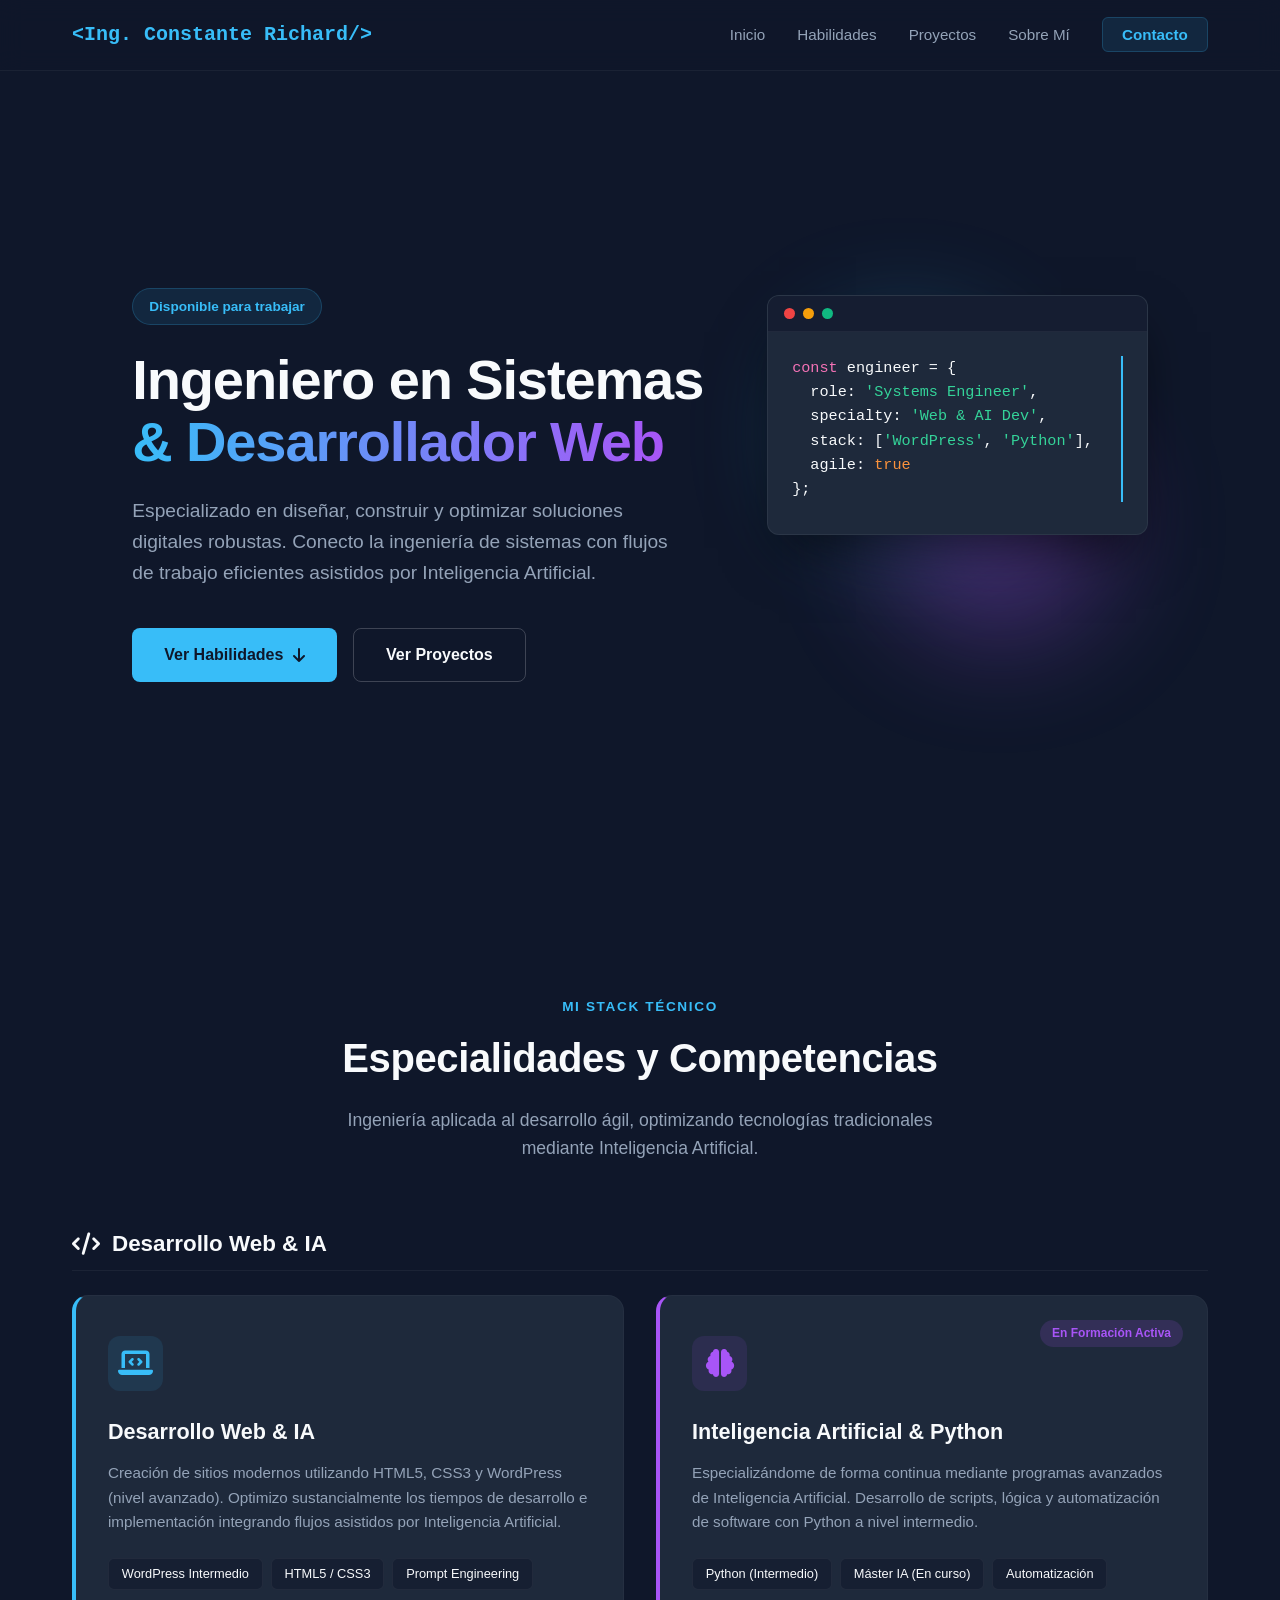
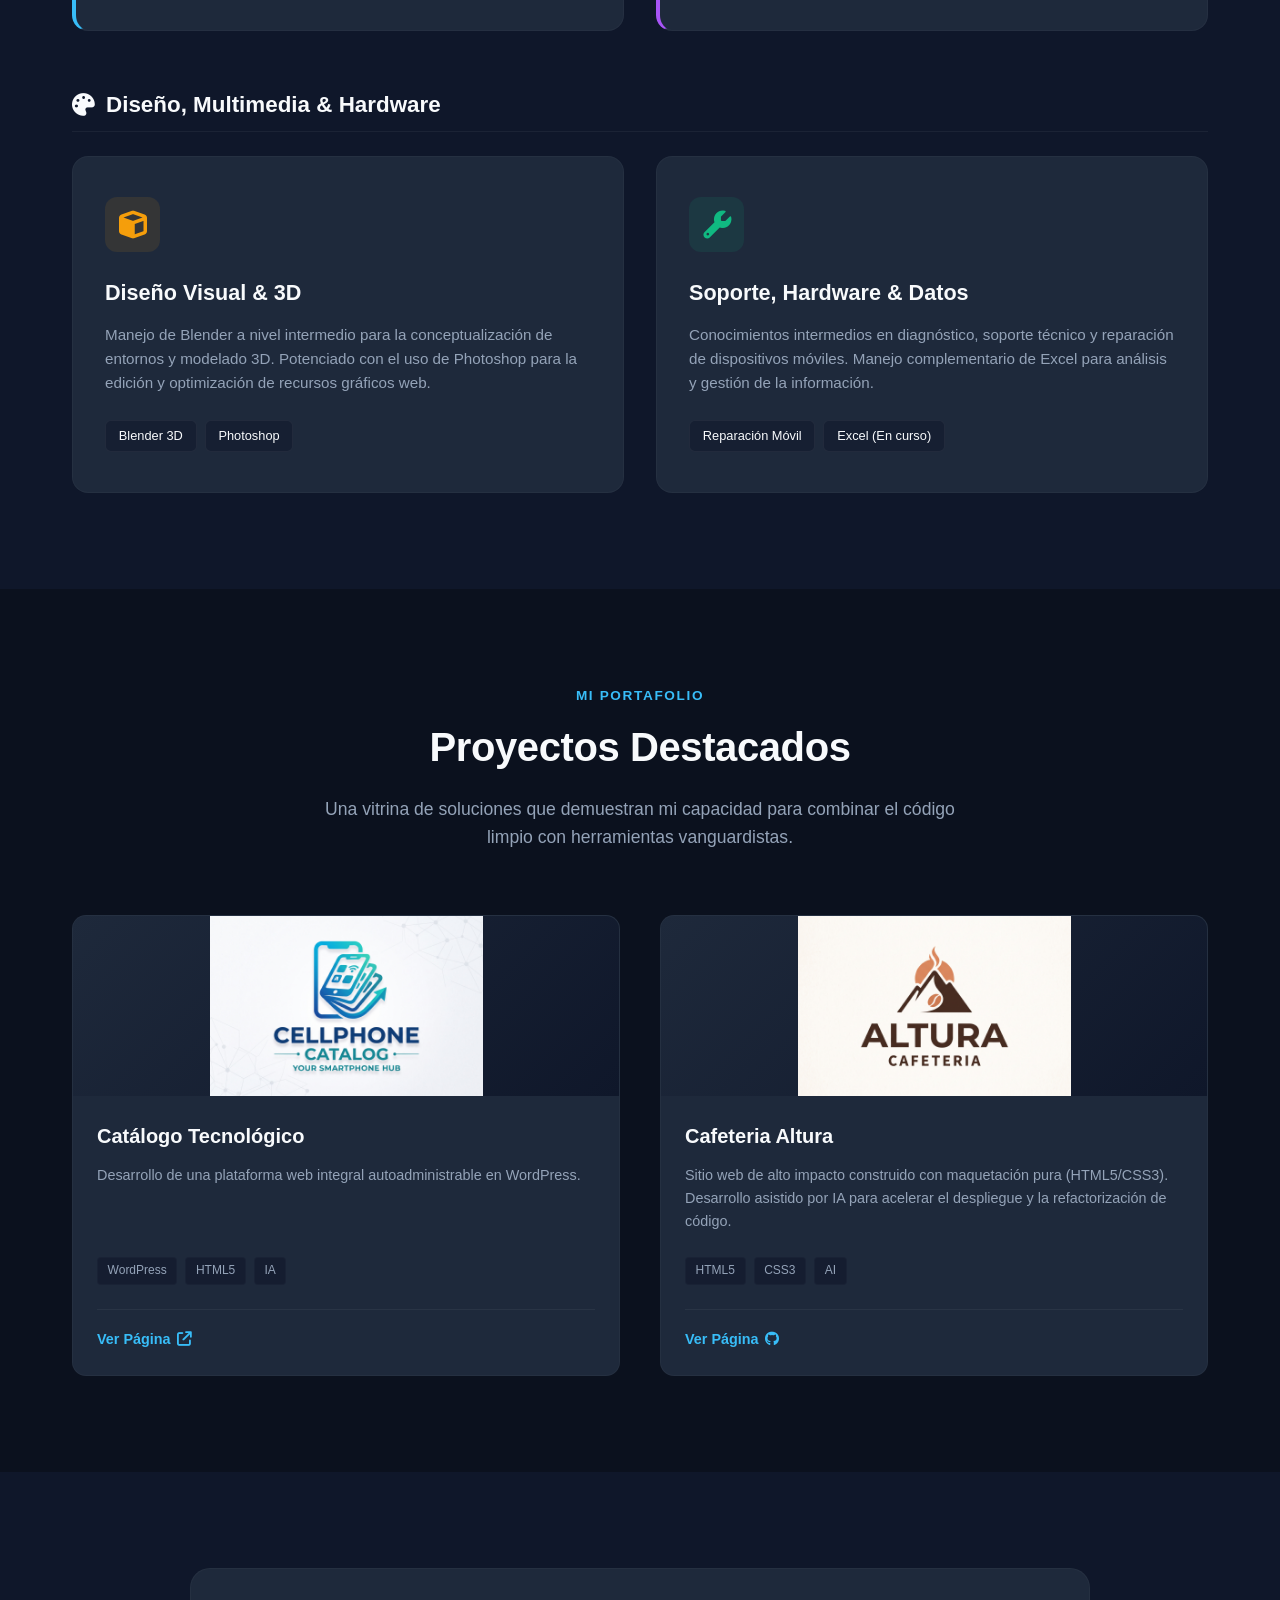
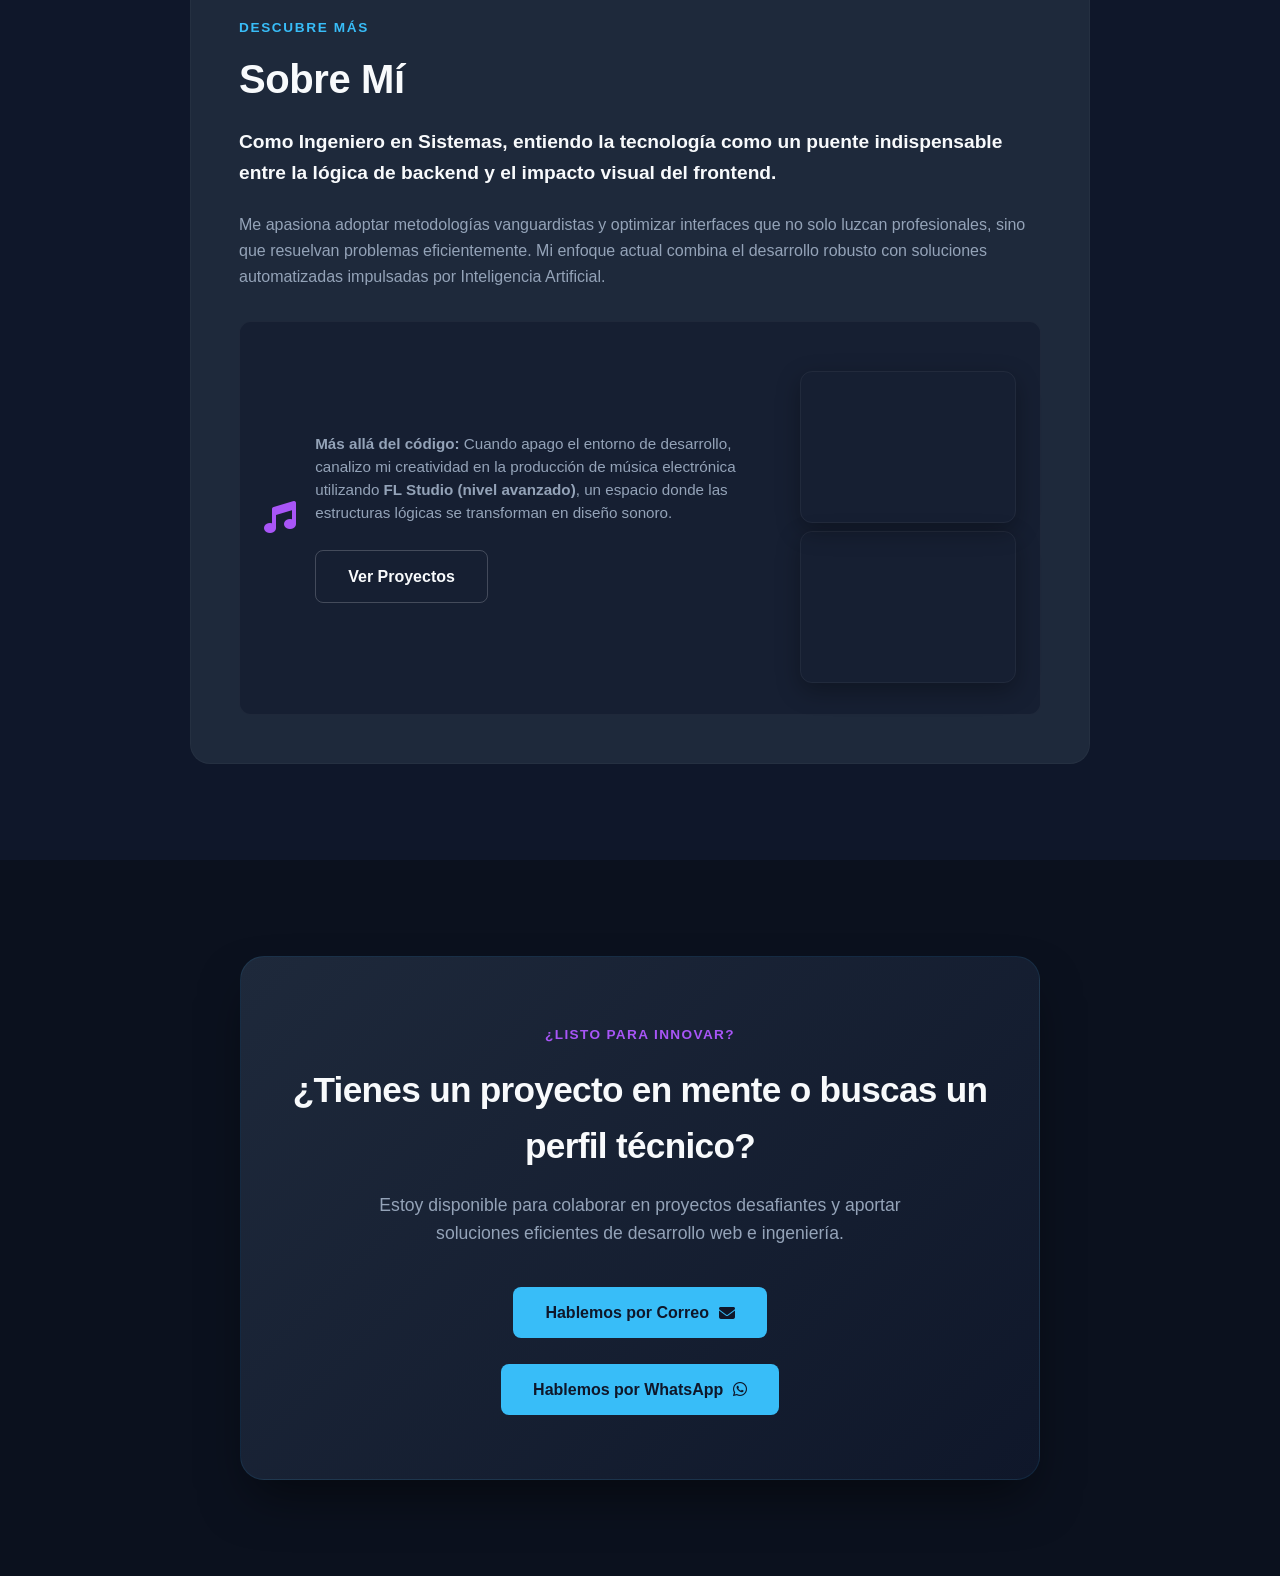
==== commit 49aa0f20: "Update index.html" ====
--- a/index.html
+++ b/index.html
@@ -194,7 +194,7 @@
                             <span>IA</span>
                         </div>
                         <div class="project-links">
-                            <a href="https://farisfarfar.github.io/catalogo-celulares-portugalcell/#catalogo" class="project-link" target="_blank">Ver Demo <i class="fa-solid fa-arrow-up-right-from-square"></i></a>
+                            <a href="https://farisfarfar.github.io/catalogo-celulares-portugalcell/#catalogo" class="project-link" target="_blank">Ver Página <i class="fa-solid fa-arrow-up-right-from-square"></i></a>
                         </div>
                     </div>
                 </article>
@@ -213,7 +213,7 @@
                             <span>AI</span>
                         </div>
                         <div class="project-links">
-                            <a href="pages/cafe.html" class="project-link" target="_blank">Ver Código <i class="fa-brands fa-github"></i></a>
+                            <a href="pages/cafe.html" class="project-link" target="_blank">Ver Página <i class="fa-brands fa-github"></i></a>
                         </div>
                     </div>
                 </article>
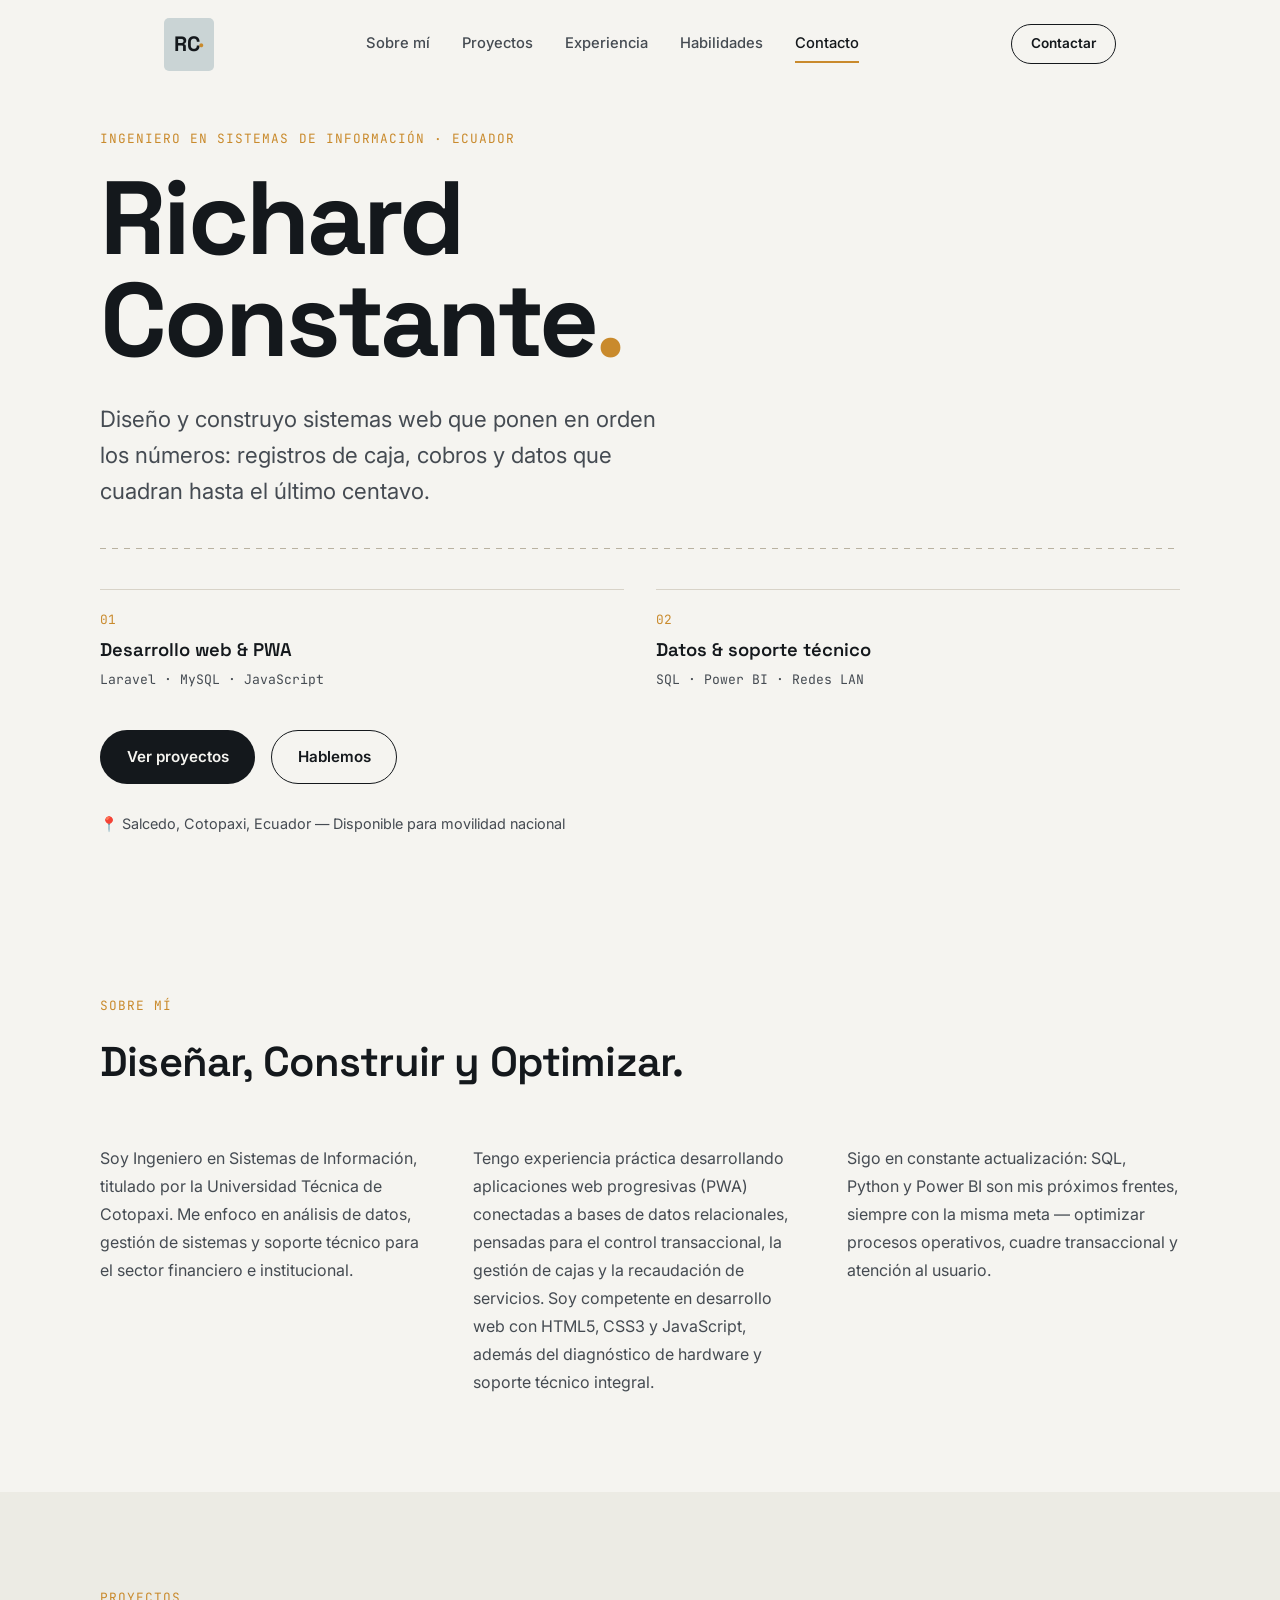
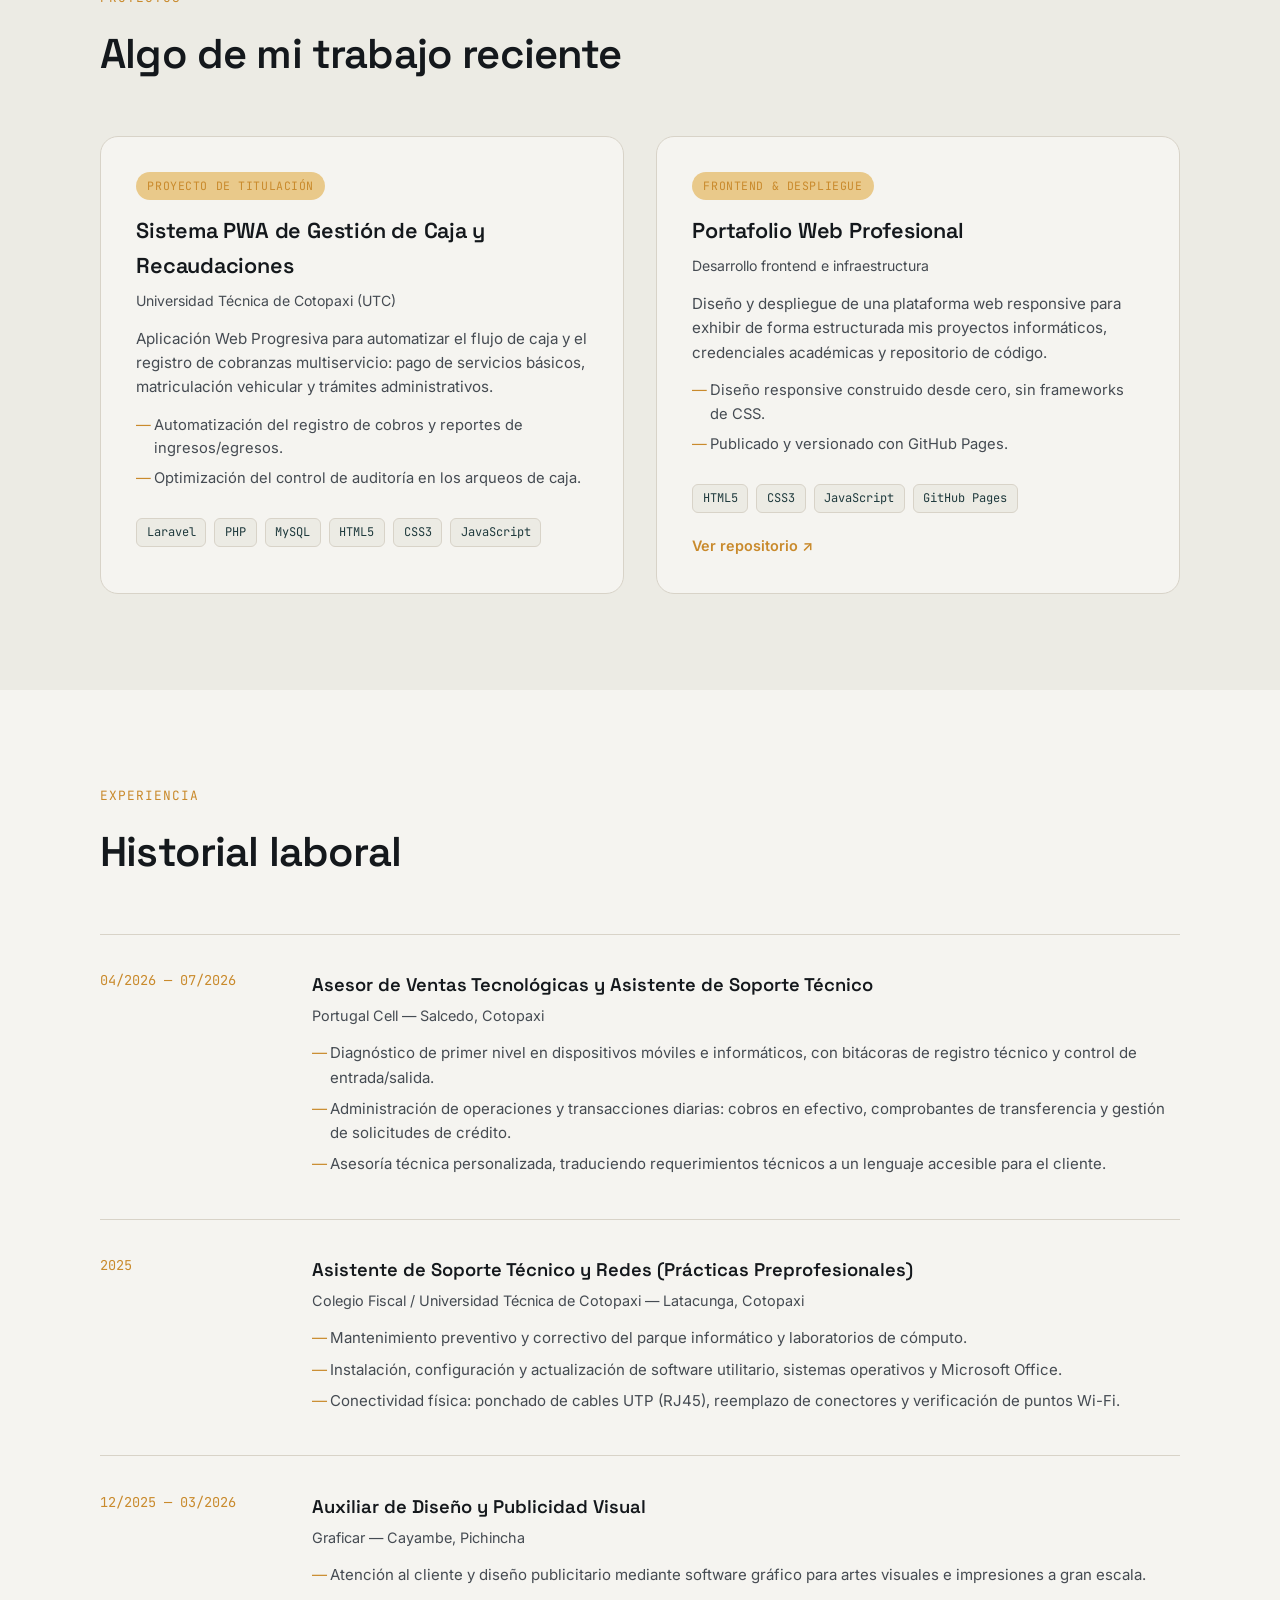
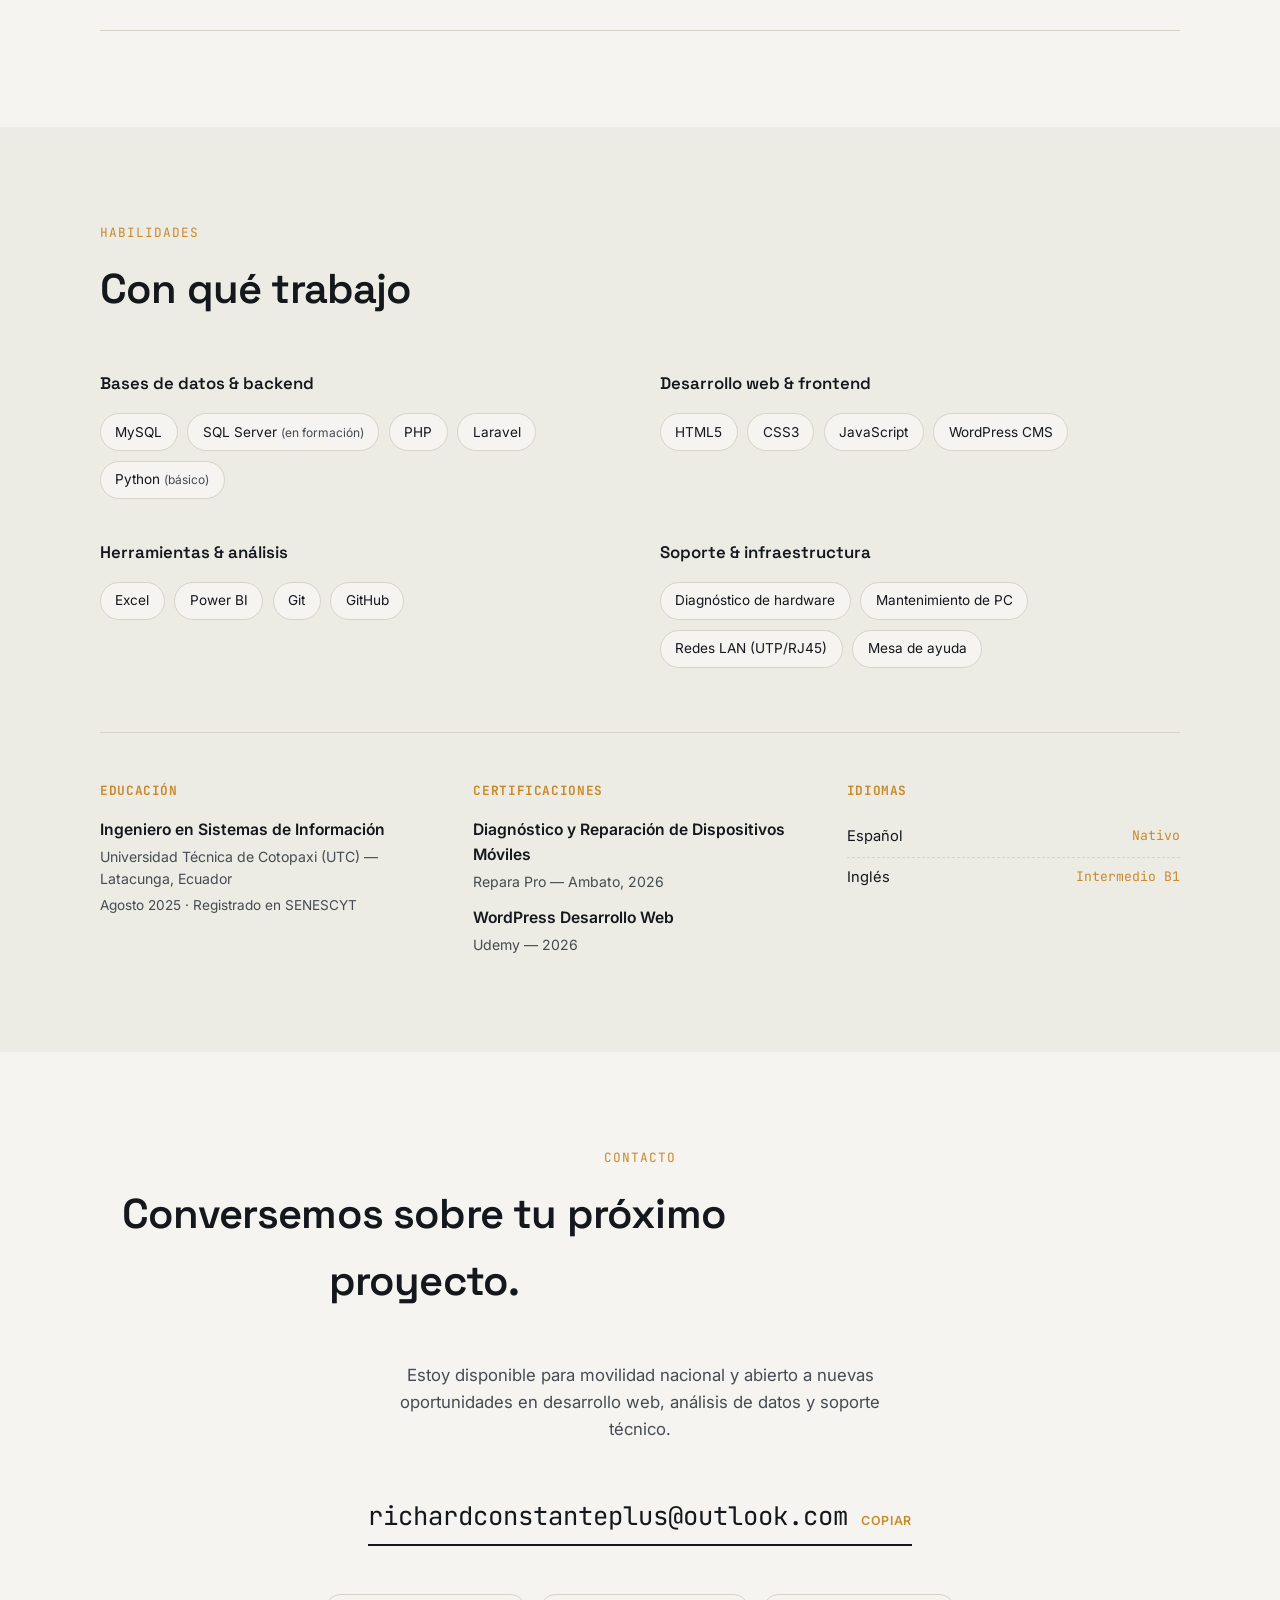
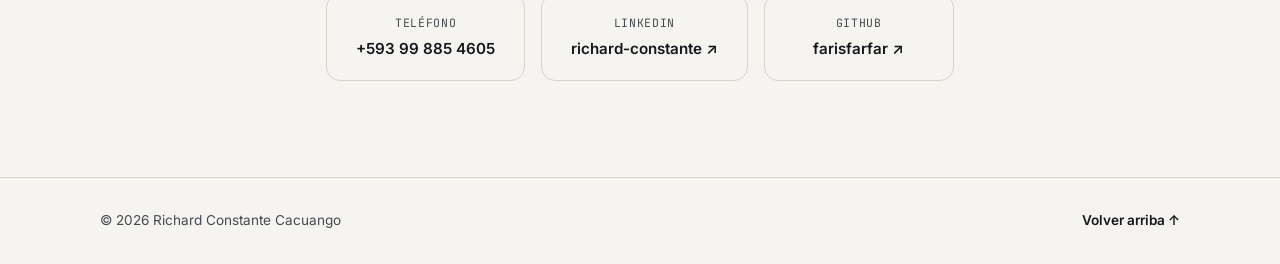
==== commit a2fb82d1: "Add files via upload" ====
--- a/index.html
+++ b/index.html
@@ -1,298 +1,333 @@
-<!DOCTYPE html>
-<html lang="es">
-<head>
-    <meta charset="UTF-8">
-    <meta name="viewport" content="width=device-width, initial-scale=1.0">
-    <title>Portafolio Profesional | Ingeniero en Sistemas</title>
-    <link rel="stylesheet" href="css/style.css">
-    <!-- Iconos de FontAwesome -->
-    <link rel="stylesheet" href="https://cdnjs.cloudflare.com/ajax/libs/font-awesome/6.4.0/css/all.min.css">
-</head>
-<body>
-
-    <!-- ==========================================================
-       1. NAVBAR (Navegación Fija con Efecto Cristal)
-       ========================================================== -->
-    <nav class="navbar">
-        <div class="container nav-container">
-            <a href="#" class="nav-logo">&lt;Ing. Constante Richard/&gt;</a>
-            <ul class="nav-links">
-                <li><a href="#">Inicio</a></li>
-                <li><a href="#habilidades">Habilidades</a></li>
-                <li><a href="#proyectos">Proyectos</a></li>
-                <li><a href="#sobre-mi">Sobre Mí</a></li>
-                <li><a href="#contacto" class="nav-btn">Contacto</a></li>
-            </ul>
-        </div>
-    </nav>
-
-    <!-- ==========================================================
-       2. HERO SECTION (Presentación de Alto Impacto)
-       ========================================================== -->
-<header class="hero">
-        <div class="container hero-grid">
-            
-            <div class="hero-content anim-fade-in">
-                <span class="hero-badge">Disponible para trabajar</span>
-                <h1 class="hero-title">
-                    Ingeniero en Sistemas <br>
-                    <span class="text-gradient">& Desarrollador Web</span>
-                </h1>
-                <p class="hero-description anim-delay-1">
-                    Especializado en diseñar, construir y optimizar soluciones digitales robustas. Conecto la ingeniería de sistemas con flujos de trabajo eficientes asistidos por Inteligencia Artificial.
-                </p>
-                
-                <div class="hero-actions anim-delay-2">
-                    <a href="#habilidades" class="btn btn-primary">
-                        Ver Habilidades <i class="fa-solid fa-arrow-down"></i>
-                    </a>
-                    <a href="#proyectos" class="btn btn-secondary">
-                        Ver Proyectos
-                    </a>
-                </div>
-            </div>
-
-            <div class="hero-visual anim-fade-in anim-delay-1">
-                <div class="tech-canvas">
-                    <div class="blob blob-1 float-animation"></div>
-                    <div class="blob blob-2 float-animation-reverse"></div>
-                    
-                    <div class="profile-card">
-                        <div class="card-header">
-                            <span class="dot red"></span>
-                            <span class="dot yellow"></span>
-                            <span class="dot green"></span>
-                        </div>
-                        <div class="card-body">
-                            <pre><code class="typing-effect"><span class="code-keyword">const</span> engineer = {
-  role: <span class="code-string">'Systems Engineer'</span>,
-  specialty: <span class="code-string">'Web & AI Dev'</span>,
-  stack: [<span class="code-string">'WordPress'</span>, <span class="code-string">'Python'</span>],
-  agile: <span class="code-boolean">true</span>
-};</code></pre>
-                        </div>
-                    </div>
-                </div>
-            </div>
-
-        </div>
-    </header>
-    <!-- ==========================================================
-       3. SKILLS SECTION (Tus especialidades reales)
-       ========================================================== -->
-    <section id="habilidades" class="skills-section">
-        <div class="container">
-            
-            <div class="section-header">
-                <span class="section-subtitle">Mi Stack Técnico</span>
-                <h2 class="section-title">Especialidades y Competencias</h2>
-                <p class="section-description">
-                    Ingeniería aplicada al desarrollo ágil, optimizando tecnologías tradicionales mediante Inteligencia Artificial.
-                </p>
-            </div>
-
-            <!-- Categoría 1: Core de Desarrollo -->
-            <h3 class="category-title"><i class="fa-solid fa-code"></i> Desarrollo Web & IA</h3>
-            <div class="skills-grid">
-                
-                <article class="skill-card main-tech">
-                    <div class="card-icon icon-web">
-                        <i class="fa-solid fa-laptop-code"></i>
-                    </div>
-                    <h4 class="skill-name">Desarrollo Web & IA</h4>
-                    <p class="skill-text">
-                        Creación de sitios modernos utilizando HTML5, CSS3 y WordPress (nivel avanzado). Optimizo sustancialmente los tiempos de desarrollo e implementación integrando flujos asistidos por Inteligencia Artificial.
-                    </p>
-                    <div class="skill-tags">
-                        <span class="tag">WordPress Intermedio</span>
-                        <span class="tag">HTML5 / CSS3</span>
-                        <span class="tag">Prompt Engineering</span>
-                    </div>
-                </article>
-
-                <article class="skill-card active-learning">
-                    <div class="card-icon icon-ai">
-                        <i class="fa-solid fa-brain"></i>
-                    </div>
-                    <h4 class="skill-name">Inteligencia Artificial & Python</h4>
-                    <p class="skill-text">
-                        Especializándome de forma continua mediante programas avanzados de Inteligencia Artificial. Desarrollo de scripts, lógica y automatización de software con Python a nivel intermedio.
-                    </p>
-                    <div class="skill-tags">
-                        <span class="tag">Python (Intermedio)</span>
-                        <span class="tag">Máster IA (En curso)</span>
-                        <span class="tag">Automatización</span>
-                    </div>
-                    <div class="learning-badge">En Formación Activa</div>
-                </article>
-
-            </div>
-
-            <!-- Categoría 2: Diseño y Soporte Técnico -->
-            <h3 class="category-title"><i class="fa-solid fa-palette"></i> Diseño, Multimedia & Hardware</h3>
-            <div class="skills-grid secondary-grid">
-                
-                <article class="skill-card">
-                    <div class="card-icon icon-design">
-                        <i class="fa-solid fa-cube"></i>
-                    </div>
-                    <h4 class="skill-name">Diseño Visual & 3D</h4>
-                    <p class="skill-text">
-                        Manejo de Blender a nivel intermedio para la conceptualización de entornos y modelado 3D. Potenciado con el uso de Photoshop para la edición y optimización de recursos gráficos web.
-                    </p>
-                    <div class="skill-tags">
-                        <span class="tag">Blender 3D</span>
-                        <span class="tag">Photoshop</span>
-                    </div>
-                </article>
-
-                <article class="skill-card">
-                    <div class="card-icon icon-hardware">
-                        <i class="fa-solid fa-wrench"></i>
-                    </div>
-                    <h4 class="skill-name">Soporte, Hardware & Datos</h4>
-                    <p class="skill-text">
-                        Conocimientos intermedios en diagnóstico, soporte técnico y reparación de dispositivos móviles. Manejo complementario de Excel para análisis y gestión de la información.
-                    </p>
-                    <div class="skill-tags">
-                        <span class="tag">Reparación Móvil</span>
-                        <span class="tag">Excel (En curso)</span>
-                    </div>
-                </article>
-
-            </div>
-
-        </div>
-    </section>
-
-    <!-- ==========================================================
-       4. PROJECTS SECTION (Tus Proyectos)
-       ========================================================== -->
-    <section id="proyectos" class="projects-section">
-        <div class="container">
-            
-            <div class="section-header">
-                <span class="section-subtitle">Mi Portafolio</span>
-                <h2 class="section-title">Proyectos Destacados</h2>
-                <p class="section-description">Una vitrina de soluciones que demuestran mi capacidad para combinar el código limpio con herramientas vanguardistas.</p>
-            </div>
-
-            <div class="projects-grid">
-                
-                <!-- Proyecto 1 -->
-                <article class="project-card">
-                    <div class="project-image">
-                        <div class="image-placeholder"><i class=""></i></div>
-                        <img src="images/catalofo.jpeg" alt="" width=50%>
-                    </div>
-                    <div class="project-info">
-                        <h3 class="project-title">Catálogo Tecnológico</h3>
-                        <p class="project-text">Desarrollo de una plataforma web integral autoadministrable en WordPress.</p>
-                        <div class="project-tech">
-                            <span>WordPress</span>
-                            <span>HTML5</span>
-                            <span>IA</span>
-                        </div>
-                        <div class="project-links">
-                            <a href="https://farisfarfar.github.io/catalogo-celulares-portugalcell/#catalogo" class="project-link" target="_blank">Ver Página <i class="fa-solid fa-arrow-up-right-from-square"></i></a>
-                        </div>
-                    </div>
-                </article>
-
-                <!-- Proyecto 2 -->
-                <article class="project-card">
-                    <div class="project-image">
-                        <img src="images/ALTURA.jpeg" alt="" width=50%>
-                    </div>
-                    <div class="project-info">
-                        <h3 class="project-title">Cafeteria Altura</h3>
-                        <p class="project-text">Sitio web de alto impacto construido con maquetación pura (HTML5/CSS3). Desarrollo asistido por IA para acelerar el despliegue y la refactorización de código.</p>
-                        <div class="project-tech">
-                            <span>HTML5</span>
-                            <span>CSS3</span>
-                            <span>AI</span>
-                        </div>
-                        <div class="project-links">
-                            <a href="pages/cafe.html" class="project-link" target="_blank">Ver Página <i class="fa-brands fa-github"></i></a>
-                        </div>
-                    </div>
-                </article>
-
-
-            </div>
-        </div>
-    </section>
-
-    <!-- ==========================================================
-       5. ABOUT ME SECTION (Historia + FL Studio)
-       ========================================================== -->
-    <section id="sobre-mi" class="about-section">
-        <div class="container">
-            <div class="about-card-wrapper">
-                <div class="about-content">
-                    <span class="section-subtitle">Descubre más</span>
-                    <h2 class="section-title">Sobre Mí</h2>
-                    <p class="about-lead">
-                        Como Ingeniero en Sistemas, entiendo la tecnología como un puente indispensable entre la lógica de backend y el impacto visual del frontend. 
-                    </p>
-                    <p class="about-body">
-                        Me apasiona adoptar metodologías vanguardistas y optimizar interfaces que no solo luzcan profesionales, sino que resuelvan problemas eficientemente. Mi enfoque actual combina el desarrollo robusto con soluciones automatizadas impulsadas por Inteligencia Artificial.
-                    </p>
-                    
-                    <!-- Bloque destacado de tu Hobby -->
-                    <div class="hobby-box">
-                        <div class="hobby-icon"><i class="fa-solid fa-music"></i></div>
-                        <div class="hobby-text">
-                            <p><strong>Más allá del código:</strong> Cuando apago el entorno de desarrollo, canalizo mi creatividad en la producción de música electrónica utilizando <strong>FL Studio (nivel avanzado)</strong>, un espacio donde las estructuras lógicas se transforman en diseño sonoro.</p>
-                             <br>
-                            <a href="https://www.youtube.com/@fiidfaris" target="_blank" class="btn btn-secondary">
-                                 Ver Proyectos
-                                 </a>
-
-                        </div>
-                        <div class="spotify-wrapper">
-                        
-                        <!-- OPCIÓN A: Reproductor Incrustado (Recomendado para mostrar tu música) -->
-                        <!-- IMPORTANTE: Cambia el enlace 'src' por el código de inserción de tu track/playlist/perfil -->
-                           <iframe data-testid="embed-iframe" style="border-radius:12px" src="https://open.spotify.com/embed/track/4I5gUDBYTXuOWEXEup7SBI?utm_source=generator&si=fab3e48a8a884416" width="100%" height="152" frameBorder="0" allowfullscreen="" allow="autoplay; clipboard-write; encrypted-media; fullscreen; picture-in-picture" loading="lazy"></iframe>
-                           <iframe data-testid="embed-iframe" style="border-radius:12px" src="https://open.spotify.com/embed/track/5lu9Qc8zNzXxvBAoyQX5xe?utm_source=generator&si=4b77e36c37d04a68" width="100%" height="152" frameBorder="0" allowfullscreen="" allow="autoplay; clipboard-write; encrypted-media; fullscreen; picture-in-picture" loading="lazy"></iframe>                              <!-- OPCIÓN B: Botón de enlace directo (Limpio y minimalista) 
-                        <a href="URL_DE_TU_PERFIL_DE_SPOTIFY" target="_blank" class="btn-spotify">
-                            <i class="fa-brands fa-spotify"></i> Escuchar mis producciones en Spotify
-                        </a>
-                        -->
-
-                    </div>
-                    </div>
-                </div>
-            </div>
-        </div>
-    </section>
-
-    <!-- ==========================================================
-       6. CONTACT SECTION (Cierre & Conversión)
-       ========================================================== -->
-    <section id="contacto" class="contact-section">
-        <div class="container">
-            <div class="contact-card">
-                <span class="contact-badge">¿Listo para innovar?</span>
-                <h2>¿Tienes un proyecto en mente o buscas un perfil técnico?</h2>
-                <p>Estoy disponible para colaborar en proyectos desafiantes y aportar soluciones eficientes de desarrollo web e ingeniería.</p>
-                <div class="contact-actions">
-                    <a href="mailto:richardconstanteplus@outlook.com" class="btn btn-primary">
-                       Hablemos por Correo <i class="fa-solid fa-envelope"></i>
-                             </a>
-                   </div>
-
-                      <br>
-
-                 <div class="contact-actions">
-                        <a href="https://wa.me/593998854605" target="_blank" class="btn btn-primary">
-                         Hablemos por WhatsApp <i class="fa-brands fa-whatsapp"></i>
-                     </a>
-                </div>
-            </div>
-        </div>
-    </section>
-
-</body>
-</html>
+<!DOCTYPE html>
+<html lang="es">
+
+<head>
+  <meta charset="UTF-8">
+  <meta name="viewport" content="width=device-width, initial-scale=1.0">
+  <title>Richard Constante — Ingeniero en Sistemas de Información</title>
+  <meta name="description"
+    content="Portafolio profesional de Richard Constante Cacuango, Ingeniero en Sistemas de Información especializado en desarrollo web, análisis de datos y soporte técnico.">
+
+  <link rel="preconnect" href="https://fonts.googleapis.com">
+  <link rel="preconnect" href="https://fonts.gstatic.com" crossorigin>
+  <link
+    href="https://fonts.googleapis.com/css2?family=Space+Grotesk:wght@400;500;600;700&family=Inter:wght@400;500;600&family=JetBrains+Mono:wght@400;500&display=swap"
+    rel="stylesheet">
+
+  <link rel="stylesheet" href="styles.css">
+</head>
+
+<body>
+
+  <div class="ledger-progress" id="ledgerProgress"></div>
+
+  <header class="site-header" id="siteHeader">
+    <div class="header-inner">
+      <a href="#inicio" class="logo">RC<span class="logo-dot">·</span></a>
+
+      <nav class="main-nav" id="mainNav">
+        <a href="#sobre-mi" class="nav-link">Sobre mí</a>
+        <a href="#proyectos" class="nav-link">Proyectos</a>
+        <a href="#experiencia" class="nav-link">Experiencia</a>
+        <a href="#habilidades" class="nav-link">Habilidades</a>
+        <a href="#contacto" class="nav-link">Contacto</a>
+      </nav>
+
+      <a href="#contacto" class="btn btn-small btn-outline header-cta">Contactar</a>
+
+      <button class="menu-toggle" id="menuToggle" aria-label="Abrir menú" aria-expanded="false">
+        <span></span><span></span><span></span>
+      </button>
+    </div>
+  </header>
+
+  <main>
+
+    <!-- HERO -->
+    <section class="hero" id="inicio">
+      <div class="hero-inner">
+        <p class="eyebrow reveal">Ingeniero en Sistemas de Información · Ecuador</p>
+        <h1 class="hero-title reveal">
+          Richard<br>
+          Constante<span class="accent-dot">.</span>
+        </h1>
+        <p class="hero-lede reveal">
+          Diseño y construyo sistemas web que ponen en orden los números:
+          registros de caja, cobros y datos que cuadran hasta el último centavo.
+        </p>
+
+        <div class="ledger-rule reveal" aria-hidden="true"></div>
+
+        <div class="hero-split reveal">
+          <a href="#proyectos" class="hero-column">
+            <span class="hero-column-index">01</span>
+            <span class="hero-column-title">Desarrollo web &amp; PWA</span>
+            <span class="hero-column-stack">Laravel · MySQL · JavaScript</span>
+          </a>
+          <a href="#habilidades" class="hero-column">
+            <span class="hero-column-index">02</span>
+            <span class="hero-column-title">Datos &amp; soporte técnico</span>
+            <span class="hero-column-stack">SQL · Power BI · Redes LAN</span>
+          </a>
+        </div>
+
+        <div class="hero-actions reveal">
+          <a href="#proyectos" class="btn btn-primary">Ver proyectos</a>
+          <a href="#contacto" class="btn btn-outline">Hablemos</a>
+        </div>
+
+        <p class="hero-location reveal">📍 Salcedo, Cotopaxi, Ecuador — Disponible para movilidad nacional</p>
+      </div>
+    </section>
+
+    <!-- SOBRE MÍ -->
+    <section class="section" id="sobre-mi">
+      <div class="section-inner">
+        <p class="section-label reveal">Sobre mí</p>
+        <h2 class="section-title reveal">Diseñar, Construir y Optimizar.</h2>
+        <div class="about-grid reveal">
+          <p class="about-text">
+            Soy Ingeniero en Sistemas de Información, titulado por la Universidad Técnica
+            de Cotopaxi. Me enfoco en análisis de datos, gestión
+            de sistemas y soporte técnico para el sector financiero e institucional.
+          </p>
+          <p class="about-text">
+            Tengo experiencia práctica desarrollando aplicaciones web progresivas (PWA)
+            conectadas a bases de datos relacionales, pensadas para el control transaccional,
+            la gestión de cajas y la recaudación de servicios. Soy competente en desarrollo
+            web con HTML5, CSS3 y JavaScript, además del diagnóstico de hardware y soporte
+            técnico integral.
+          </p>
+          <p class="about-text">
+            Sigo en constante actualización: SQL, Python y Power BI son mis próximos frentes,
+            siempre con la misma meta — optimizar procesos operativos, cuadre transaccional
+            y atención al usuario.
+          </p>
+        </div>
+      </div>
+    </section>
+
+    <!-- PROYECTOS -->
+    <section class="section section-alt" id="proyectos">
+      <div class="section-inner">
+        <p class="section-label reveal">Proyectos</p>
+        <h2 class="section-title reveal">Algo de mi trabajo reciente</h2>
+
+        <div class="projects-grid">
+
+          <article class="project-card reveal">
+            <div class="project-card-head">
+              <span class="project-tag">Proyecto de titulación</span>
+            </div>
+            <h3 class="project-title">Sistema PWA de Gestión de Caja y Recaudaciones</h3>
+            <p class="project-subtitle">Universidad Técnica de Cotopaxi (UTC)</p>
+            <p class="project-desc">
+              Aplicación Web Progresiva para automatizar el flujo de caja y el registro de
+              cobranzas multiservicio: pago de servicios básicos, matriculación vehicular y
+              trámites administrativos.
+            </p>
+            <ul class="project-bullets">
+              <li>Automatización del registro de cobros y reportes de ingresos/egresos.</li>
+              <li>Optimización del control de auditoría en los arqueos de caja.</li>
+            </ul>
+            <div class="project-stack">
+              <span>Laravel</span><span>PHP</span><span>MySQL</span><span>HTML5</span><span>CSS3</span><span>JavaScript</span>
+            </div>
+          </article>
+
+          <article class="project-card reveal">
+            <div class="project-card-head">
+              <span class="project-tag">Frontend &amp; despliegue</span>
+            </div>
+            <h3 class="project-title">Portafolio Web Profesional</h3>
+            <p class="project-subtitle">Desarrollo frontend e infraestructura</p>
+            <p class="project-desc">
+              Diseño y despliegue de una plataforma web responsive para exhibir de forma
+              estructurada mis proyectos informáticos, credenciales académicas y repositorio
+              de código.
+            </p>
+            <ul class="project-bullets">
+              <li>Diseño responsive construido desde cero, sin frameworks de CSS.</li>
+              <li>Publicado y versionado con GitHub Pages.</li>
+            </ul>
+            <div class="project-stack">
+              <span>HTML5</span><span>CSS3</span><span>JavaScript</span><span>GitHub Pages</span>
+            </div>
+            <a href="https://farisfarfar.github.io/richardconstanteCV/#" class="project-link" target="_blank"
+              rel="noopener">Ver repositorio ↗</a>
+          </article>
+
+        </div>
+      </div>
+    </section>
+
+    <!-- EXPERIENCIA -->
+    <section class="section" id="experiencia">
+      <div class="section-inner">
+        <p class="section-label reveal">Experiencia</p>
+        <h2 class="section-title reveal">Historial laboral</h2>
+
+        <div class="ledger">
+
+          <div class="ledger-entry reveal">
+            <div class="ledger-date">04/2026 — 07/2026</div>
+            <div class="ledger-content">
+              <h3 class="ledger-role">Asesor de Ventas Tecnológicas y Asistente de Soporte Técnico</h3>
+              <p class="ledger-company">Portugal Cell — Salcedo, Cotopaxi</p>
+              <ul class="ledger-bullets">
+                <li>Diagnóstico de primer nivel en dispositivos móviles e informáticos, con bitácoras de registro
+                  técnico y control de entrada/salida.</li>
+                <li>Administración de operaciones y transacciones diarias: cobros en efectivo, comprobantes de
+                  transferencia y gestión de solicitudes de crédito.</li>
+                <li>Asesoría técnica personalizada, traduciendo requerimientos técnicos a un lenguaje accesible para el
+                  cliente.</li>
+              </ul>
+            </div>
+          </div>
+
+          <div class="ledger-entry reveal">
+            <div class="ledger-date">2025</div>
+            <div class="ledger-content">
+              <h3 class="ledger-role">Asistente de Soporte Técnico y Redes (Prácticas Preprofesionales)</h3>
+              <p class="ledger-company">Colegio Fiscal / Universidad Técnica de Cotopaxi — Latacunga, Cotopaxi</p>
+              <ul class="ledger-bullets">
+                <li>Mantenimiento preventivo y correctivo del parque informático y laboratorios de cómputo.</li>
+                <li>Instalación, configuración y actualización de software utilitario, sistemas operativos y Microsoft
+                  Office.</li>
+                <li>Conectividad física: ponchado de cables UTP (RJ45), reemplazo de conectores y verificación de puntos
+                  Wi-Fi.</li>
+              </ul>
+            </div>
+          </div>
+
+          <div class="ledger-entry reveal">
+            <div class="ledger-date">12/2025 — 03/2026</div>
+            <div class="ledger-content">
+              <h3 class="ledger-role">Auxiliar de Diseño y Publicidad Visual</h3>
+              <p class="ledger-company">Graficar — Cayambe, Pichincha</p>
+              <ul class="ledger-bullets">
+                <li>Atención al cliente y diseño publicitario mediante software gráfico para artes visuales e
+                  impresiones a gran escala.</li>
+              </ul>
+            </div>
+          </div>
+
+        </div>
+      </div>
+    </section>
+
+    <!-- HABILIDADES -->
+    <section class="section section-alt" id="habilidades">
+      <div class="section-inner">
+        <p class="section-label reveal">Habilidades</p>
+        <h2 class="section-title reveal">Con qué trabajo</h2>
+
+        <div class="skills-grid">
+
+          <div class="skill-group reveal">
+            <h3 class="skill-group-title">Bases de datos &amp; backend</h3>
+            <div class="skill-tags">
+              <span>MySQL</span><span>SQL Server <small>(en
+                  formación)</small></span><span>PHP</span><span>Laravel</span><span>Python
+                <small>(básico)</small></span>
+            </div>
+          </div>
+
+          <div class="skill-group reveal">
+            <h3 class="skill-group-title">Desarrollo web &amp; frontend</h3>
+            <div class="skill-tags">
+              <span>HTML5</span><span>CSS3</span><span>JavaScript</span><span>WordPress CMS</span>
+            </div>
+          </div>
+
+          <div class="skill-group reveal">
+            <h3 class="skill-group-title">Herramientas &amp; análisis</h3>
+            <div class="skill-tags">
+              <span>Excel</span><span>Power BI</span><span>Git</span><span>GitHub</span>
+            </div>
+          </div>
+
+          <div class="skill-group reveal">
+            <h3 class="skill-group-title">Soporte &amp; infraestructura</h3>
+            <div class="skill-tags">
+              <span>Diagnóstico de hardware</span><span>Mantenimiento de PC</span><span>Redes LAN
+                (UTP/RJ45)</span><span>Mesa de ayuda</span>
+            </div>
+          </div>
+
+        </div>
+
+        <div class="edu-cert-grid">
+          <div class="edu-block reveal">
+            <h3 class="edu-block-title">Educación</h3>
+            <p class="edu-item-title">Ingeniero en Sistemas de Información</p>
+            <p class="edu-item-sub">Universidad Técnica de Cotopaxi (UTC) — Latacunga, Ecuador</p>
+            <p class="edu-item-date">Agosto 2025 · Registrado en SENESCYT</p>
+          </div>
+
+          <div class="edu-block reveal">
+            <h3 class="edu-block-title">Certificaciones</h3>
+            <p class="edu-item-title">Diagnóstico y Reparación de Dispositivos Móviles</p>
+            <p class="edu-item-sub">Repara Pro — Ambato, 2026</p>
+            <p class="edu-item-title" style="margin-top: 0.75rem;">WordPress Desarrollo Web</p>
+            <p class="edu-item-sub">Udemy — 2026</p>
+          </div>
+
+          <div class="edu-block reveal">
+            <h3 class="edu-block-title">Idiomas</h3>
+            <div class="lang-row"><span>Español</span><span class="lang-level">Nativo</span></div>
+            <div class="lang-row"><span>Inglés</span><span class="lang-level">Intermedio B1</span></div>
+          </div>
+        </div>
+
+      </div>
+    </section>
+
+    <!-- CONTACTO -->
+    <section class="section contact-section" id="contacto">
+      <div class="section-inner">
+        <p class="section-label reveal">Contacto</p>
+        <h2 class="section-title reveal">Conversemos sobre tu próximo proyecto.</h2>
+        <p class="contact-lede reveal">
+          Estoy disponible para movilidad nacional y abierto a nuevas oportunidades
+          en desarrollo web, análisis de datos y soporte técnico.
+        </p>
+
+        <div class="contact-main reveal">
+          <button class="email-copy" id="emailCopy" data-email="richardconstanteplus@outlook.com">
+            <span id="emailText">richardconstanteplus@outlook.com</span>
+            <span class="copy-hint" id="copyHint">Copiar</span>
+          </button>
+        </div>
+
+        <div class="contact-links reveal">
+          <a href="tel:+593998854605" class="contact-link">
+            <span class="contact-link-label">Teléfono</span>
+            <span class="contact-link-value">+593 99 885 4605</span>
+          </a>
+          <a href="https://linkedin.com/in/richard-constante-99a33a418" class="contact-link" target="_blank"
+            rel="noopener">
+            <span class="contact-link-label">LinkedIn</span>
+            <span class="contact-link-value">richard-constante ↗</span>
+          </a>
+          <a href="https://github.com/farisfarfar" class="contact-link" target="_blank" rel="noopener">
+            <span class="contact-link-label">GitHub</span>
+            <span class="contact-link-value">farisfarfar ↗</span>
+          </a>
+        </div>
+      </div>
+    </section>
+
+  </main>
+
+  <footer class="site-footer">
+    <div class="footer-inner">
+      <p>© <span id="year"></span> Richard Constante Cacuango</p>
+      <a href="#inicio" class="back-to-top">Volver arriba ↑</a>
+    </div>
+  </footer>
+
+  <script src="script.js"></script>
+</body>
+
+</html>
--- a/styles.css
+++ b/styles.css
@@ -0,0 +1,858 @@
+/* ==========================================================================
+   Richard Constante — Portafolio profesional
+  
+   ========================================================================== */
+
+:root {
+  --paper: #f5f4f0;
+  --paper-alt: #ecebe4;
+  --ink: #14181c;
+  --ink-soft: #454b52;
+  --deep: #1f3a3d;
+  --accent: #c98a2c;
+  --accent-soft: #e9c98a;
+  --line: #d8d3c8;
+  --line-strong: #b9b2a1;
+
+  --font-display: 'Space Grotesk', 'Segoe UI', sans-serif;
+  --font-body: 'Inter', 'Segoe UI', sans-serif;
+  --font-mono: 'JetBrains Mono', 'Courier New', monospace;
+
+  --max-width: 1080px;
+  --edge: clamp(1.5rem, 5vw, 4rem);
+}
+
+* {
+  margin: 0;
+  padding: 0;
+  box-sizing: border-box;
+}
+
+html {
+  scroll-behavior: smooth;
+}
+
+body {
+  background: var(--paper);
+  color: var(--ink);
+  font-family: var(--font-body);
+  font-size: 16px;
+  line-height: 1.6;
+  -webkit-font-smoothing: antialiased;
+}
+
+a {
+  color: inherit;
+  text-decoration: none;
+}
+
+ul {
+  list-style: none;
+}
+
+img {
+  max-width: 100%;
+  display: block;
+}
+
+::selection {
+  background: var(--accent);
+  color: var(--paper);
+}
+
+:focus-visible {
+  outline: 2px solid var(--accent);
+  outline-offset: 3px;
+}
+
+@media (prefers-reduced-motion: reduce) {
+  html {
+    scroll-behavior: auto;
+  }
+
+  * {
+    animation-duration: 0.001ms !important;
+    transition-duration: 0.001ms !important;
+  }
+}
+
+/* ---------- Ledger progress bar ---------- */
+
+.ledger-progress {
+  position: fixed;
+  top: 0;
+  left: 0;
+  height: 3px;
+  width: 0%;
+  background: var(--accent);
+  z-index: 200;
+  transition: width 0.1s linear;
+}
+
+/* ---------- Header / Nav ---------- */
+
+.site-header {
+  position: fixed;
+  top: 0;
+  left: 0;
+  right: 0;
+  z-index: 100;
+  background: rgba(245, 244, 240, 0.9);
+  backdrop-filter: blur(8px);
+  border-bottom: 1px solid transparent;
+  transition: border-color 0.3s ease, box-shadow 0.3s ease;
+}
+
+.site-header.scrolled {
+  border-bottom-color: var(--line);
+  box-shadow: 0 4px 20px rgba(20, 24, 28, 0.04);
+}
+
+.header-inner {
+  max-width: var(--max-width);
+  margin: 0 auto;
+  padding: 1.1rem var(--edge);
+  display: flex;
+  align-items: center;
+  justify-content: space-between;
+  gap: 1.5rem;
+}
+
+.logo {
+  font-family: var(--font-display);
+  font-weight: 700;
+  font-size: 1.3rem;
+  letter-spacing: -0.02em;
+  background-color: #cad4d5;
+  border-radius: 5px;
+  padding: 10px;
+
+}
+
+.logo:hover {
+  background-color: #454b52;
+  color: #b9b2a1;
+}
+
+.logo-dot {
+  color: var(--accent);
+}
+
+.main-nav {
+  display: flex;
+  gap: 2rem;
+  flex: 1;
+  justify-content: center;
+}
+
+.nav-link {
+  font-size: 0.92rem;
+  font-weight: 500;
+  color: var(--ink-soft);
+  position: relative;
+  padding: 0.3rem 0;
+  transition: color 0.2s ease;
+}
+
+.nav-link::after {
+  content: '';
+  position: absolute;
+  left: 0;
+  bottom: -2px;
+  width: 0;
+  height: 2px;
+  background: var(--accent);
+  transition: width 0.25s ease;
+}
+
+.nav-link:hover,
+.nav-link.active {
+  color: var(--ink);
+}
+
+.nav-link:hover::after,
+.nav-link.active::after {
+  width: 100%;
+}
+
+.header-cta {
+  white-space: nowrap;
+}
+
+.menu-toggle {
+  display: none;
+  flex-direction: column;
+  justify-content: center;
+  gap: 5px;
+  width: 32px;
+  height: 32px;
+  background: none;
+  border: none;
+  cursor: pointer;
+  padding: 0;
+}
+
+.menu-toggle span {
+  display: block;
+  height: 2px;
+  width: 100%;
+  background: var(--ink);
+  transition: transform 0.3s ease, opacity 0.3s ease;
+}
+
+.menu-toggle.open span:nth-child(1) {
+  transform: translateY(7px) rotate(45deg);
+}
+
+.menu-toggle.open span:nth-child(2) {
+  opacity: 0;
+}
+
+.menu-toggle.open span:nth-child(3) {
+  transform: translateY(-7px) rotate(-45deg);
+}
+
+/* ---------- Buttons ---------- */
+
+.btn {
+  display: inline-flex;
+  align-items: center;
+  gap: 0.4rem;
+  font-family: var(--font-body);
+  font-weight: 600;
+  font-size: 0.95rem;
+  padding: 0.85rem 1.6rem;
+  border-radius: 999px;
+  border: 1.5px solid transparent;
+  cursor: pointer;
+  transition: transform 0.2s ease, background 0.2s ease, color 0.2s ease, border-color 0.2s ease;
+}
+
+.btn:hover {
+  transform: translateY(-2px);
+}
+
+.btn-primary {
+  background: var(--ink);
+  color: var(--paper);
+}
+
+.btn-primary:hover {
+  background: var(--deep);
+}
+
+.btn-outline {
+  border-color: var(--ink);
+  color: var(--ink);
+}
+
+.btn-outline:hover {
+  background: var(--ink);
+  color: var(--paper);
+}
+
+.btn-small {
+  padding: 0.5rem 1.2rem;
+  font-size: 0.85rem;
+}
+
+/* ---------- Hero ---------- */
+
+.hero {
+  min-height: 100vh;
+  display: flex;
+  align-items: center;
+  padding: 8rem var(--edge) 4rem;
+}
+
+.hero-inner {
+  max-width: var(--max-width);
+  margin: 0 auto;
+  width: 100%;
+}
+
+.eyebrow {
+  font-family: var(--font-mono);
+  font-size: 0.8rem;
+  letter-spacing: 0.08em;
+  text-transform: uppercase;
+  color: var(--accent);
+  margin-bottom: 1.2rem;
+}
+
+.eyebrow:hover {
+  background-color: #454b52;
+  color: aliceblue;
+  width: 50%;
+}
+
+.hero-title {
+  font-family: var(--font-display);
+  font-weight: 700;
+  font-size: clamp(3rem, 9vw, 6.5rem);
+  line-height: 0.98;
+  letter-spacing: -0.03em;
+  color: var(--ink);
+  margin-bottom: 1.8rem;
+}
+
+.accent-dot {
+  color: var(--accent);
+}
+
+.hero-lede {
+  font-size: clamp(1.1rem, 2vw, 1.4rem);
+  max-width: 42ch;
+  color: var(--ink-soft);
+  margin-bottom: 2.5rem;
+}
+
+.ledger-rule {
+  height: 1px;
+  background: repeating-linear-gradient(to right,
+      var(--line-strong) 0,
+      var(--line-strong) 6px,
+      transparent 6px,
+      transparent 12px);
+  margin-bottom: 2.5rem;
+}
+
+.hero-split {
+  display: grid;
+  grid-template-columns: 1fr 1fr;
+  gap: 2rem;
+  margin-bottom: 2.5rem;
+}
+
+.hero-column {
+  display: flex;
+  flex-direction: column;
+  gap: 0.3rem;
+  padding: 1.2rem 0 0;
+  border-top: 1px solid var(--line);
+  transition: border-color 0.25s ease;
+}
+
+.hero-column:hover {
+  border-top-color: var(--accent);
+}
+
+.hero-column-index {
+  font-family: var(--font-mono);
+  font-size: 0.8rem;
+  color: var(--accent);
+}
+
+.hero-column-title {
+  font-family: var(--font-display);
+  font-weight: 600;
+  font-size: 1.15rem;
+}
+
+.hero-column-stack {
+  font-family: var(--font-mono);
+  font-size: 0.82rem;
+  color: var(--ink-soft);
+}
+
+.hero-actions {
+  display: flex;
+  gap: 1rem;
+  flex-wrap: wrap;
+  margin-bottom: 1.8rem;
+}
+
+.hero-location {
+  font-size: 0.9rem;
+  color: var(--ink-soft);
+}
+
+/* ---------- Sections ---------- */
+
+.section {
+  padding: 6rem var(--edge);
+}
+
+.section-alt {
+  background: var(--paper-alt);
+}
+
+.section-inner {
+  max-width: var(--max-width);
+  margin: 0 auto;
+}
+
+.section-label {
+  font-family: var(--font-mono);
+  font-size: 0.8rem;
+  letter-spacing: 0.08em;
+  text-transform: uppercase;
+  color: var(--accent);
+  margin-bottom: 0.8rem;
+}
+
+.section-title {
+  font-family: var(--font-display);
+  font-weight: 600;
+  font-size: clamp(1.8rem, 4vw, 2.6rem);
+  letter-spacing: -0.02em;
+  max-width: 24ch;
+  margin-bottom: 3rem;
+}
+
+.section-title:hover {
+  background-color: #454b52;
+  color: antiquewhite;
+}
+
+/* ---------- About ---------- */
+
+.about-grid {
+  display: grid;
+  grid-template-columns: repeat(3, 1fr);
+  gap: 2.5rem;
+}
+
+.about-text {
+  color: var(--ink-soft);
+  font-size: 1rem;
+  line-height: 1.75;
+}
+
+/* ---------- Projects ---------- */
+
+.projects-grid {
+  display: grid;
+  grid-template-columns: repeat(2, 1fr);
+  gap: 2rem;
+}
+
+.project-card {
+  background: var(--paper);
+  border: 1px solid var(--line);
+  border-radius: 18px;
+  padding: 2.2rem;
+  display: flex;
+  flex-direction: column;
+  gap: 0.9rem;
+  transition: transform 0.25s ease, box-shadow 0.25s ease, border-color 0.25s ease;
+}
+
+.project-card:hover {
+  transform: translateY(-4px);
+  box-shadow: 0 16px 40px rgba(20, 24, 28, 0.08);
+  border-color: var(--line-strong);
+}
+
+.project-card-head {
+  display: flex;
+}
+
+.project-tag {
+  font-family: var(--font-mono);
+  font-size: 0.72rem;
+  letter-spacing: 0.05em;
+  text-transform: uppercase;
+  color: var(--accent);
+  background: var(--accent-soft);
+  padding: 0.3rem 0.7rem;
+  border-radius: 999px;
+}
+
+.project-title {
+  font-family: var(--font-display);
+  font-weight: 600;
+  font-size: 1.35rem;
+  letter-spacing: -0.01em;
+}
+
+.project-subtitle {
+  font-size: 0.88rem;
+  color: var(--ink-soft);
+  margin-top: -0.5rem;
+}
+
+.project-desc {
+  color: var(--ink-soft);
+  font-size: 0.95rem;
+}
+
+.project-bullets li {
+  position: relative;
+  padding-left: 1.1rem;
+  font-size: 0.92rem;
+  color: var(--ink-soft);
+  margin-bottom: 0.4rem;
+}
+
+.project-bullets li::before {
+  content: '—';
+  position: absolute;
+  left: 0;
+  color: var(--accent);
+}
+
+.project-stack {
+  display: flex;
+  flex-wrap: wrap;
+  gap: 0.5rem;
+  margin-top: 0.4rem;
+}
+
+.project-stack span {
+  font-family: var(--font-mono);
+  font-size: 0.75rem;
+  color: var(--deep);
+  background: var(--paper-alt);
+  border: 1px solid var(--line);
+  padding: 0.25rem 0.6rem;
+  border-radius: 6px;
+}
+
+.project-link {
+  margin-top: 0.4rem;
+  font-weight: 600;
+  font-size: 0.9rem;
+  color: var(--accent);
+  align-self: flex-start;
+  border-bottom: 1px solid transparent;
+  transition: border-color 0.2s ease;
+}
+
+.project-link:hover {
+  border-color: var(--accent);
+}
+
+/* ---------- Experience (ledger list) ---------- */
+
+.ledger {
+  border-top: 1px solid var(--line);
+}
+
+.ledger-entry {
+  display: grid;
+  grid-template-columns: 180px 1fr;
+  gap: 2rem;
+  padding: 2.2rem 0;
+  border-bottom: 1px solid var(--line);
+}
+
+.ledger-date {
+  font-family: var(--font-mono);
+  font-size: 0.85rem;
+  color: var(--accent);
+  white-space: nowrap;
+}
+
+.ledger-role {
+  font-family: var(--font-display);
+  font-weight: 600;
+  font-size: 1.15rem;
+  margin-bottom: 0.3rem;
+}
+
+.ledger-company {
+  font-size: 0.9rem;
+  color: var(--ink-soft);
+  margin-bottom: 0.9rem;
+}
+
+.ledger-bullets li {
+  position: relative;
+  padding-left: 1.1rem;
+  font-size: 0.94rem;
+  color: var(--ink-soft);
+  margin-bottom: 0.45rem;
+  line-height: 1.6;
+}
+
+.ledger-bullets li::before {
+  content: '—';
+  position: absolute;
+  left: 0;
+  color: var(--accent);
+}
+
+/* ---------- Skills ---------- */
+
+.skills-grid {
+  display: grid;
+  grid-template-columns: repeat(2, 1fr);
+  gap: 2.5rem;
+  margin-bottom: 4rem;
+}
+
+.skill-group-title {
+  font-family: var(--font-display);
+  font-weight: 600;
+  font-size: 1.05rem;
+  margin-bottom: 1rem;
+}
+
+.skill-tags {
+  display: flex;
+  flex-wrap: wrap;
+  gap: 0.6rem;
+}
+
+.skill-tags span {
+  font-size: 0.85rem;
+  background: var(--paper);
+  border: 1px solid var(--line);
+  padding: 0.45rem 0.9rem;
+  border-radius: 999px;
+  color: var(--ink);
+}
+
+.skill-tags span small {
+  color: var(--ink-soft);
+  font-size: 0.75rem;
+}
+
+.edu-cert-grid {
+  display: grid;
+  grid-template-columns: repeat(3, 1fr);
+  gap: 2.5rem;
+  padding-top: 3rem;
+  border-top: 1px solid var(--line);
+}
+
+.edu-block-title {
+  font-family: var(--font-mono);
+  font-size: 0.8rem;
+  letter-spacing: 0.05em;
+  text-transform: uppercase;
+  color: var(--accent);
+  margin-bottom: 1rem;
+}
+
+.edu-item-title {
+  font-weight: 600;
+  font-size: 0.98rem;
+  margin-bottom: 0.2rem;
+}
+
+.edu-item-sub {
+  font-size: 0.88rem;
+  color: var(--ink-soft);
+}
+
+.edu-item-date {
+  font-size: 0.85rem;
+  color: var(--ink-soft);
+  margin-top: 0.3rem;
+}
+
+.lang-row {
+  display: flex;
+  justify-content: space-between;
+  font-size: 0.92rem;
+  padding: 0.5rem 0;
+  border-bottom: 1px dashed var(--line);
+}
+
+.lang-row:last-child {
+  border-bottom: none;
+}
+
+.lang-level {
+  font-family: var(--font-mono);
+  font-size: 0.82rem;
+  color: var(--accent);
+}
+
+/* ---------- Contact ---------- */
+
+.contact-section {
+  text-align: center;
+}
+
+.contact-lede {
+  max-width: 46ch;
+  margin: 0 auto 3rem;
+  color: var(--ink-soft);
+  font-size: 1.05rem;
+}
+
+.contact-main {
+  margin-bottom: 3rem;
+}
+
+.email-copy {
+  font-family: var(--font-mono);
+  font-size: clamp(1.1rem, 3vw, 1.6rem);
+  background: none;
+  border: none;
+  border-bottom: 2px solid var(--ink);
+  color: var(--ink);
+  padding: 0.5rem 0 0.7rem;
+  cursor: pointer;
+  display: inline-flex;
+  align-items: baseline;
+  gap: 0.8rem;
+  transition: border-color 0.2s ease, color 0.2s ease;
+}
+
+.email-copy:hover {
+  color: var(--accent);
+  border-color: var(--accent);
+}
+
+.copy-hint {
+  font-family: var(--font-body);
+  font-size: 0.78rem;
+  font-weight: 600;
+  color: var(--accent);
+  text-transform: uppercase;
+  letter-spacing: 0.05em;
+}
+
+.contact-links {
+  display: flex;
+  justify-content: center;
+  gap: 1rem;
+  flex-wrap: wrap;
+}
+
+.contact-link {
+  display: flex;
+  flex-direction: column;
+  gap: 0.25rem;
+  padding: 1.2rem 1.8rem;
+  border: 1px solid var(--line);
+  border-radius: 14px;
+  min-width: 190px;
+  transition: border-color 0.2s ease, transform 0.2s ease;
+}
+
+.contact-link:hover {
+  border-color: var(--accent);
+  transform: translateY(-3px);
+}
+
+.contact-link-label {
+  font-family: var(--font-mono);
+  font-size: 0.72rem;
+  text-transform: uppercase;
+  letter-spacing: 0.06em;
+  color: var(--ink-soft);
+}
+
+.contact-link-value {
+  font-weight: 600;
+  font-size: 0.95rem;
+}
+
+/* ---------- Footer ---------- */
+
+.site-footer {
+  border-top: 1px solid var(--line);
+  padding: 2rem var(--edge);
+}
+
+.footer-inner {
+  max-width: var(--max-width);
+  margin: 0 auto;
+  display: flex;
+  justify-content: space-between;
+  align-items: center;
+  font-size: 0.85rem;
+  color: var(--ink-soft);
+  flex-wrap: wrap;
+  gap: 1rem;
+}
+
+.back-to-top {
+  font-weight: 600;
+  color: var(--ink);
+  transition: color 0.2s ease;
+}
+
+.back-to-top:hover {
+  color: var(--accent);
+}
+
+/* ---------- Scroll reveal ---------- */
+
+.reveal {
+  opacity: 0;
+  transform: translateY(18px);
+  transition: opacity 0.6s ease, transform 0.6s ease;
+}
+
+.reveal.is-visible {
+  opacity: 1;
+  transform: translateY(0);
+}
+
+/* ---------- Responsive ---------- */
+
+@media (max-width: 900px) {
+
+  .about-grid,
+  .skills-grid,
+  .projects-grid {
+    grid-template-columns: 1fr;
+  }
+
+  .edu-cert-grid {
+    grid-template-columns: 1fr;
+  }
+
+  .hero-split {
+    grid-template-columns: 1fr;
+    gap: 1.4rem;
+  }
+}
+
+@media (max-width: 760px) {
+  .main-nav {
+    position: fixed;
+    top: 68px;
+    left: 0;
+    right: 0;
+    background: var(--paper);
+    border-bottom: 1px solid var(--line);
+    flex-direction: column;
+    align-items: flex-start;
+    gap: 0;
+    padding: 0.5rem var(--edge) 1rem;
+    transform: translateY(-140%);
+    opacity: 0;
+    transition: transform 0.3s ease, opacity 0.3s ease;
+  }
+
+  .main-nav.open {
+    transform: translateY(0);
+    opacity: 1;
+  }
+
+  .main-nav .nav-link {
+    width: 100%;
+    padding: 0.9rem 0;
+    border-bottom: 1px solid var(--line);
+  }
+
+  .header-cta {
+    display: none;
+  }
+
+  .menu-toggle {
+    display: flex;
+  }
+
+  .ledger-entry {
+    grid-template-columns: 1fr;
+    gap: 0.5rem;
+  }
+}
+
+@media (max-width: 520px) {
+  .hero {
+    padding-top: 7rem;
+  }
+
+  .contact-link {
+    width: 100%;
+  }
+}
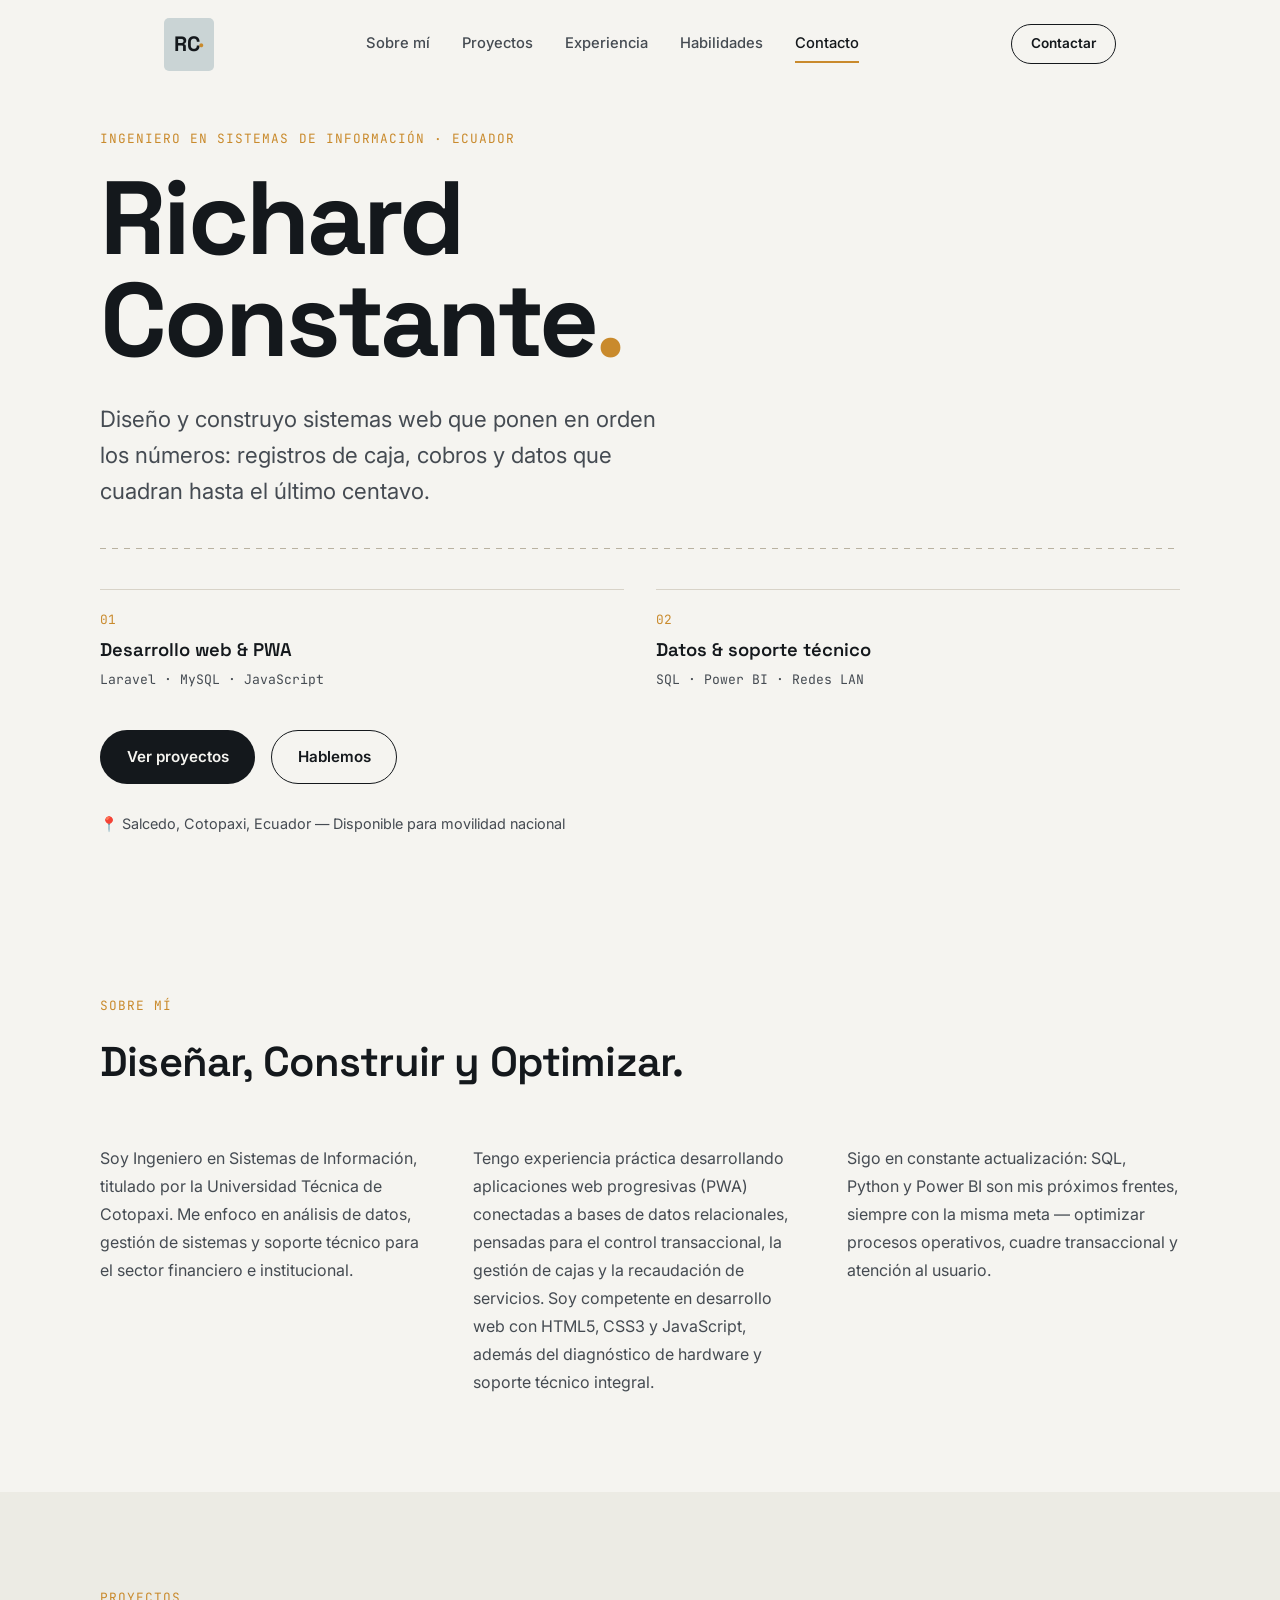
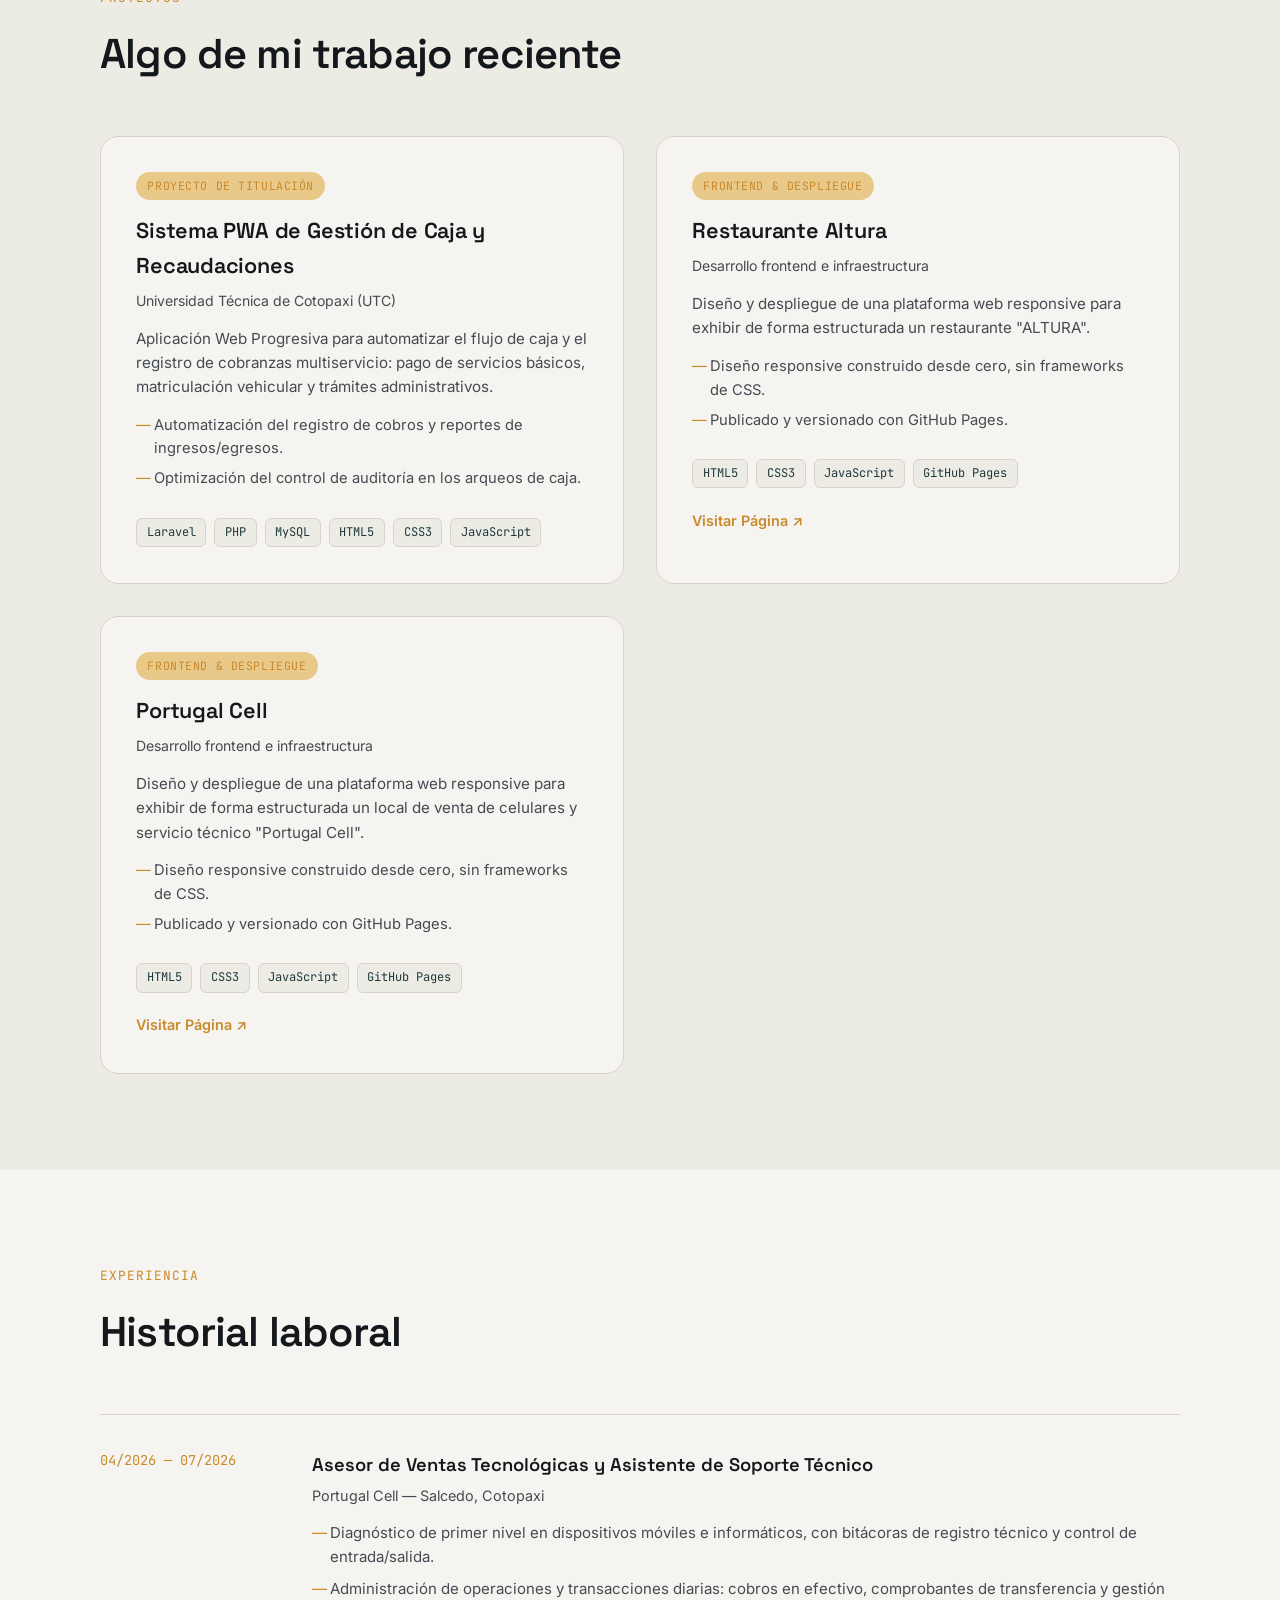
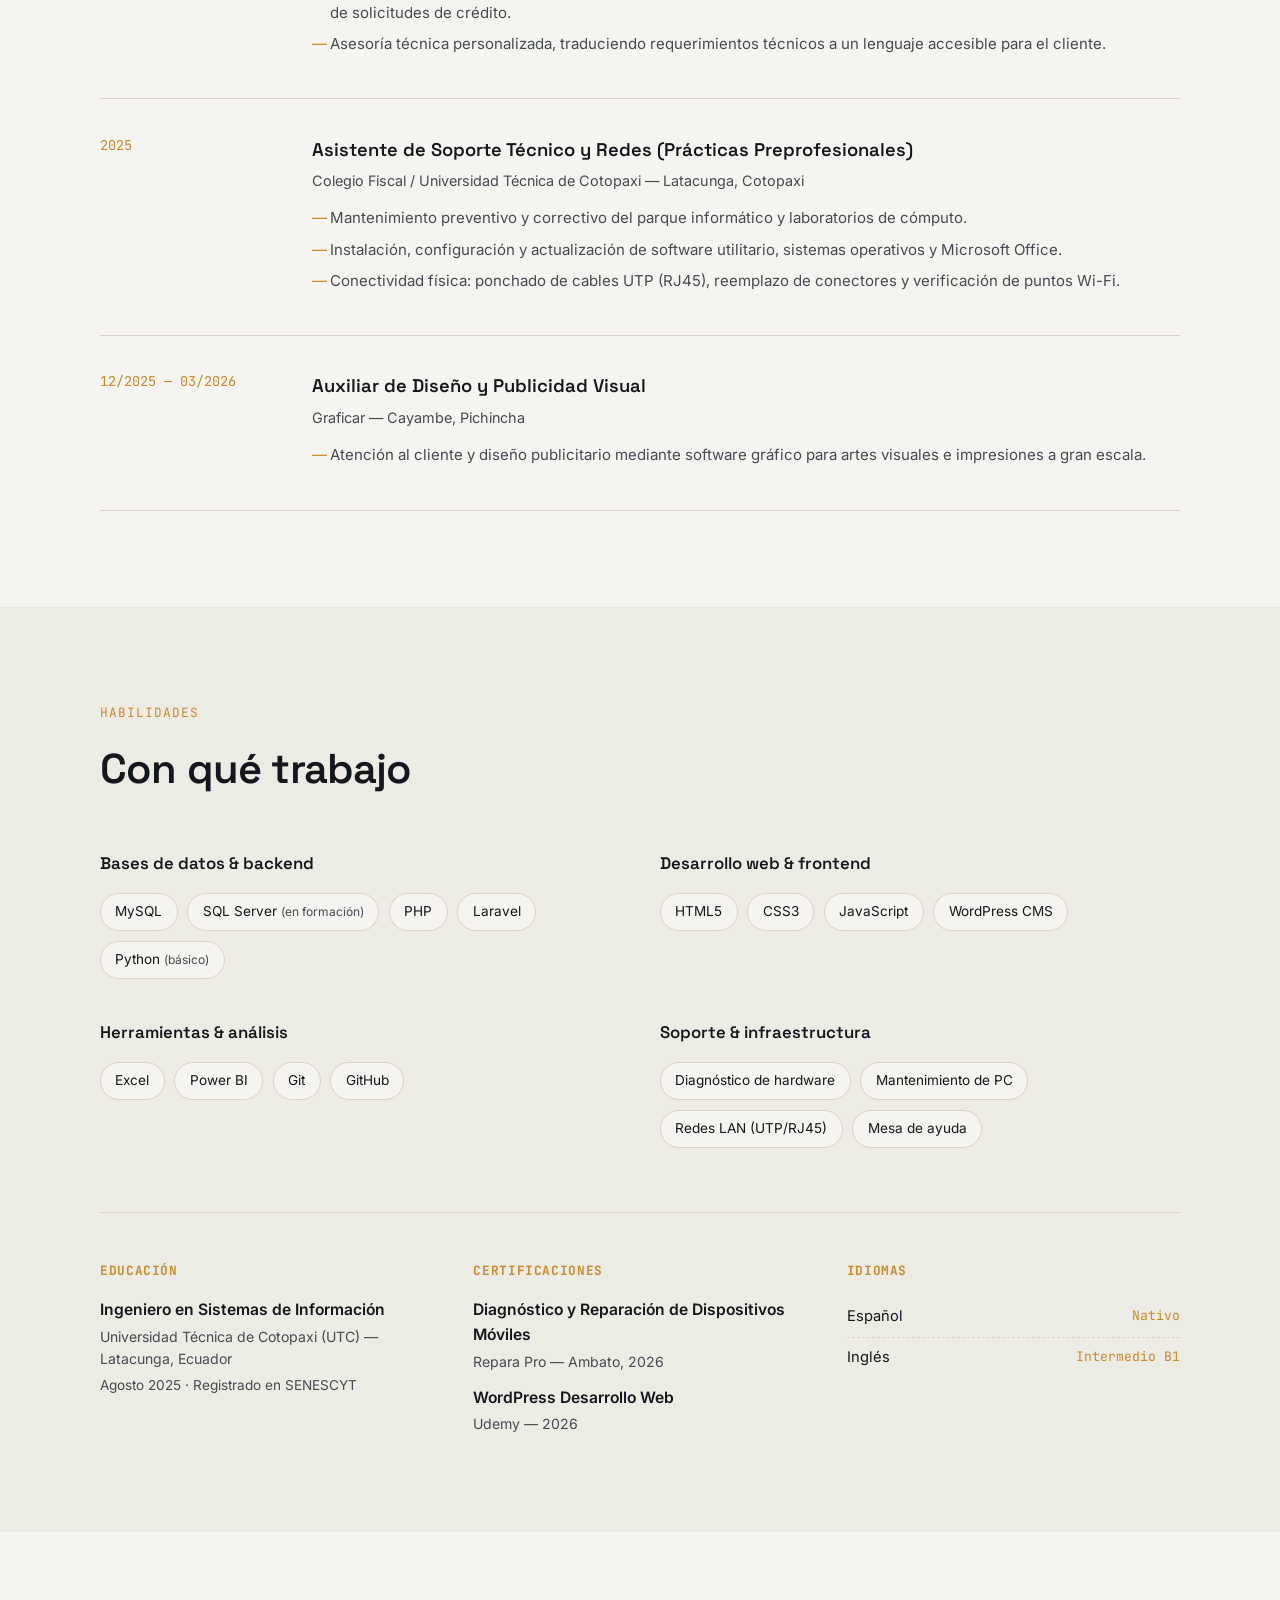
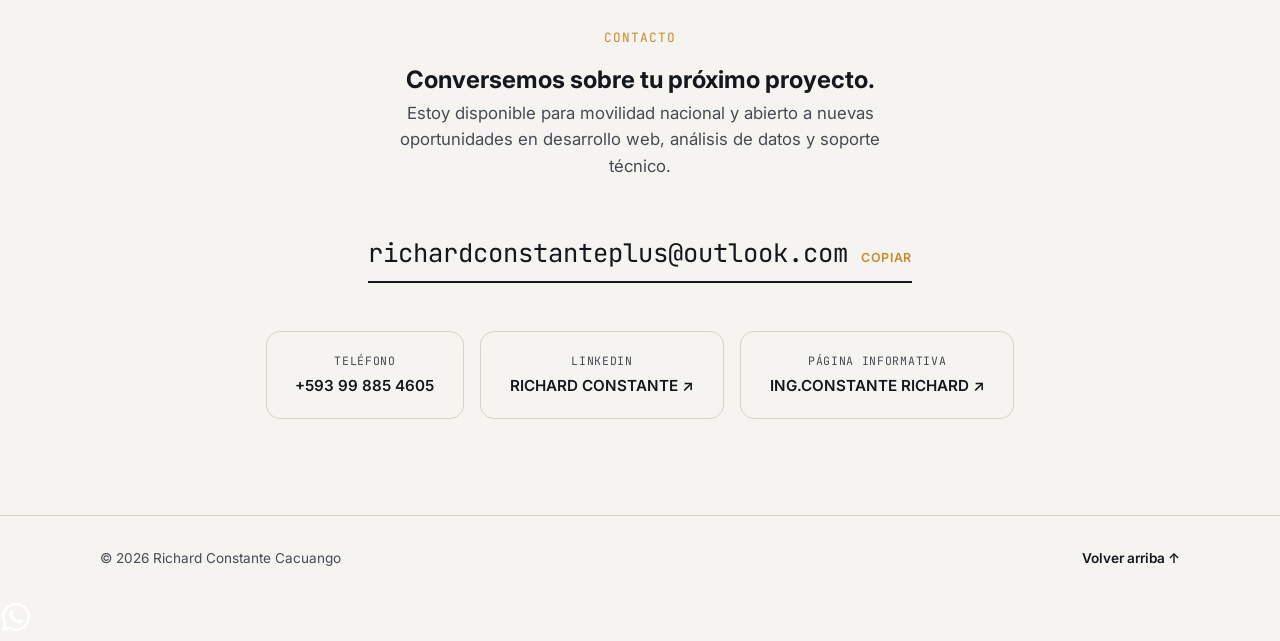
==== commit 98c008ff: "Update index.html" ====
--- a/index.html
+++ b/index.html
@@ -135,16 +135,17 @@
             </div>
           </article>
 
+          <!-- RESTAURANTE ALTURA -->
+
           <article class="project-card reveal">
             <div class="project-card-head">
               <span class="project-tag">Frontend &amp; despliegue</span>
             </div>
-            <h3 class="project-title">Portafolio Web Profesional</h3>
+            <h3 class="project-title">Restaurante Altura</h3>
             <p class="project-subtitle">Desarrollo frontend e infraestructura</p>
             <p class="project-desc">
               Diseño y despliegue de una plataforma web responsive para exhibir de forma
-              estructurada mis proyectos informáticos, credenciales académicas y repositorio
-              de código.
+              estructurada un restaurante "ALTURA".
             </p>
             <ul class="project-bullets">
               <li>Diseño responsive construido desde cero, sin frameworks de CSS.</li>
@@ -153,8 +154,29 @@
             <div class="project-stack">
               <span>HTML5</span><span>CSS3</span><span>JavaScript</span><span>GitHub Pages</span>
             </div>
-            <a href="https://farisfarfar.github.io/richardconstanteCV/#" class="project-link" target="_blank"
-              rel="noopener">Ver repositorio ↗</a>
+            <a href="pages/cafe.html" class="project-link" target="_blank" rel="noopener">Visitar Página ↗</a>
+          </article>
+
+          <!-- CELULARES -->
+          <article class="project-card reveal">
+            <div class="project-card-head">
+              <span class="project-tag">Frontend &amp; despliegue</span>
+            </div>
+            <h3 class="project-title">Portugal Cell</h3>
+            <p class="project-subtitle">Desarrollo frontend e infraestructura</p>
+            <p class="project-desc">
+              Diseño y despliegue de una plataforma web responsive para exhibir de forma
+              estructurada un local de venta de celulares y servicio técnico "Portugal Cell".
+            </p>
+            <ul class="project-bullets">
+              <li>Diseño responsive construido desde cero, sin frameworks de CSS.</li>
+              <li>Publicado y versionado con GitHub Pages.</li>
+            </ul>
+            <div class="project-stack">
+              <span>HTML5</span><span>CSS3</span><span>JavaScript</span><span>GitHub Pages</span>
+            </div>
+            <a href="https://farisfarfar.github.io/catalogo-celulares-portugalcell/" class="project-link"
+              target="_blank" rel="noopener">Visitar Página ↗</a>
           </article>
 
         </div>
@@ -287,7 +309,7 @@
     <section class="section contact-section" id="contacto">
       <div class="section-inner">
         <p class="section-label reveal">Contacto</p>
-        <h2 class="section-title reveal">Conversemos sobre tu próximo proyecto.</h2>
+        <h2 class="titulo_concersemos">Conversemos sobre tu próximo proyecto.</h2>
         <p class="contact-lede reveal">
           Estoy disponible para movilidad nacional y abierto a nuevas oportunidades
           en desarrollo web, análisis de datos y soporte técnico.
@@ -298,6 +320,7 @@
             <span id="emailText">richardconstanteplus@outlook.com</span>
             <span class="copy-hint" id="copyHint">Copiar</span>
           </button>
+
         </div>
 
         <div class="contact-links reveal">
@@ -308,11 +331,11 @@
           <a href="https://linkedin.com/in/richard-constante-99a33a418" class="contact-link" target="_blank"
             rel="noopener">
             <span class="contact-link-label">LinkedIn</span>
-            <span class="contact-link-value">richard-constante ↗</span>
+            <span class="contact-link-value">RICHARD CONSTANTE ↗</span>
           </a>
           <a href="https://github.com/farisfarfar" class="contact-link" target="_blank" rel="noopener">
-            <span class="contact-link-label">GitHub</span>
-            <span class="contact-link-value">farisfarfar ↗</span>
+            <span class="contact-link-label">Página Informativa</span>
+            <span class="contact-link-value">ING.CONSTANTE RICHARD ↗</span>
           </a>
         </div>
       </div>
@@ -326,8 +349,16 @@
       <a href="#inicio" class="back-to-top">Volver arriba ↑</a>
     </div>
   </footer>
+  <!-- Botón flotante de WhatsApp -->
+  <a href="https://wa.me/593998854605?text=Hola,%20quisiera%20más%20información" class="btn-whatsapp" target="_blank"
+    rel="noopener noreferrer" aria-label="Contacto por WhatsApp">
+    <svg xmlns="http://www.w3.org/2000/svg" viewBox="0 0 448 512" width="32" height="32" fill="white">
+      <path
+        d="M380.9 97.1C339 55.1 283.2 32 223.9 32c-122.4 0-222 99.6-222 222 0 39.1 10.2 77.3 29.6 111L0 480l117.7-30.9c32.4 17.7 68.9 27 106.1 27h.1c122.3 0 224.1-99.6 224.1-222 0-59.3-25.2-115-67.1-157zm-157 341.6c-33.2 0-65.7-8.9-94-25.7l-6.7-4-69.8 18.3 18.6-68.1-4.4-7c-18.5-29.4-28.2-63.3-28.2-98.2 0-101.7 82.8-184.5 184.6-184.5 49.3 0 95.6 19.2 130.4 54.1 34.8 34.9 56.2 81.2 56.1 130.5 0 101.8-84.9 184.6-186.6 184.6zm101.2-138.2c-5.5-2.8-32.8-16.2-37.9-18-5.1-1.9-8.8-2.8-12.5 2.8-3.7 5.6-14.3 18-17.6 21.8-3.2 3.7-6.5 4.2-12 1.4-32.6-16.3-54-29.1-75.5-66-5.7-9.8 5.7-9.1 16.3-30.3 1.8-3.7.9-6.9-.5-9.7-1.4-2.8-12.5-30.1-17.1-41.2-4.5-10.8-9.1-9.3-12.5-9.5-3.2-.2-6.9-.2-10.6-.2-3.7 0-9.7 1.4-14.8 6.9-5.1 5.6-19.4 19-19.4 46.3 0 27.3 19.9 53.7 22.6 57.4 2.8 3.7 39.1 59.7 94.8 83.8 35.2 15.2 49 16.5 66.6 13.9 10.7-1.6 32.8-13.4 37.4-26.4 4.6-13 4.6-24.1 3.2-26.4-1.3-2.5-5-3.9-10.5-6.6z" />
+    </svg>
+  </a>
 
   <script src="script.js"></script>
 </body>
 
-</html>+</html>
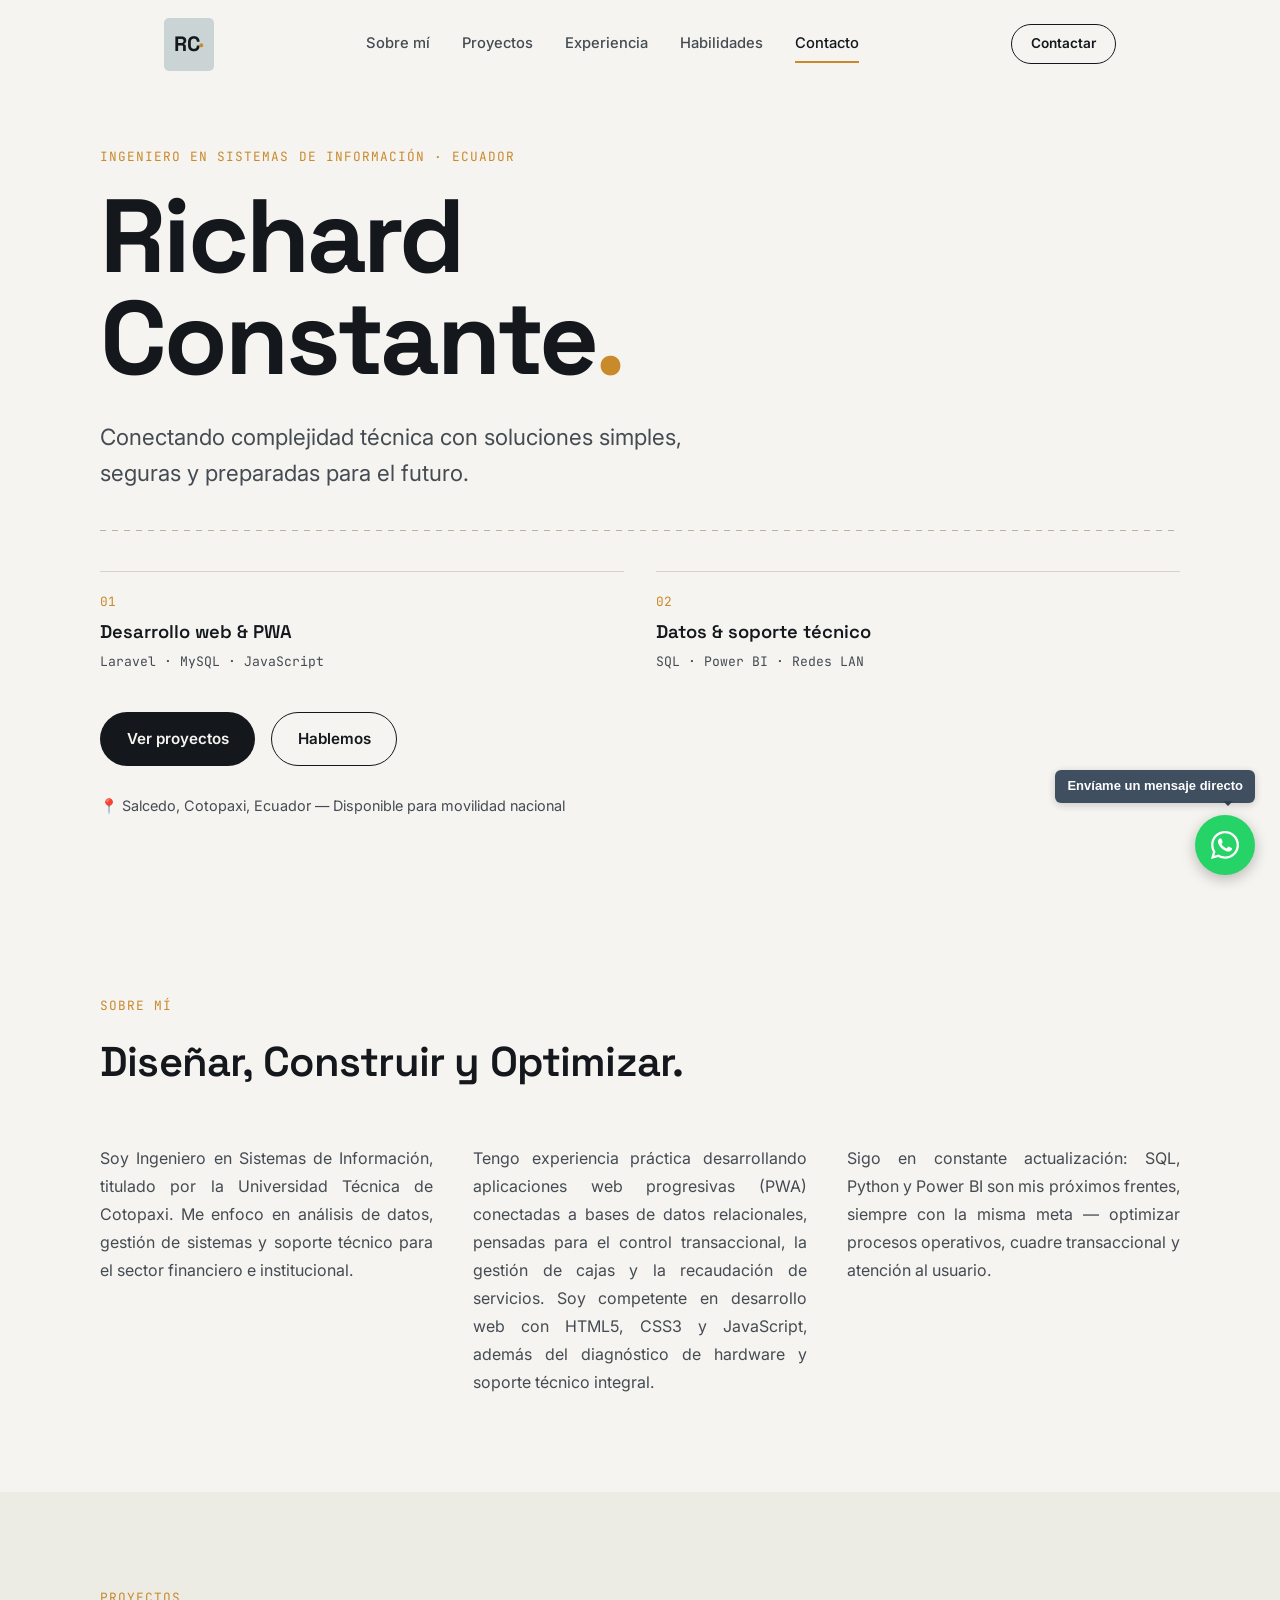
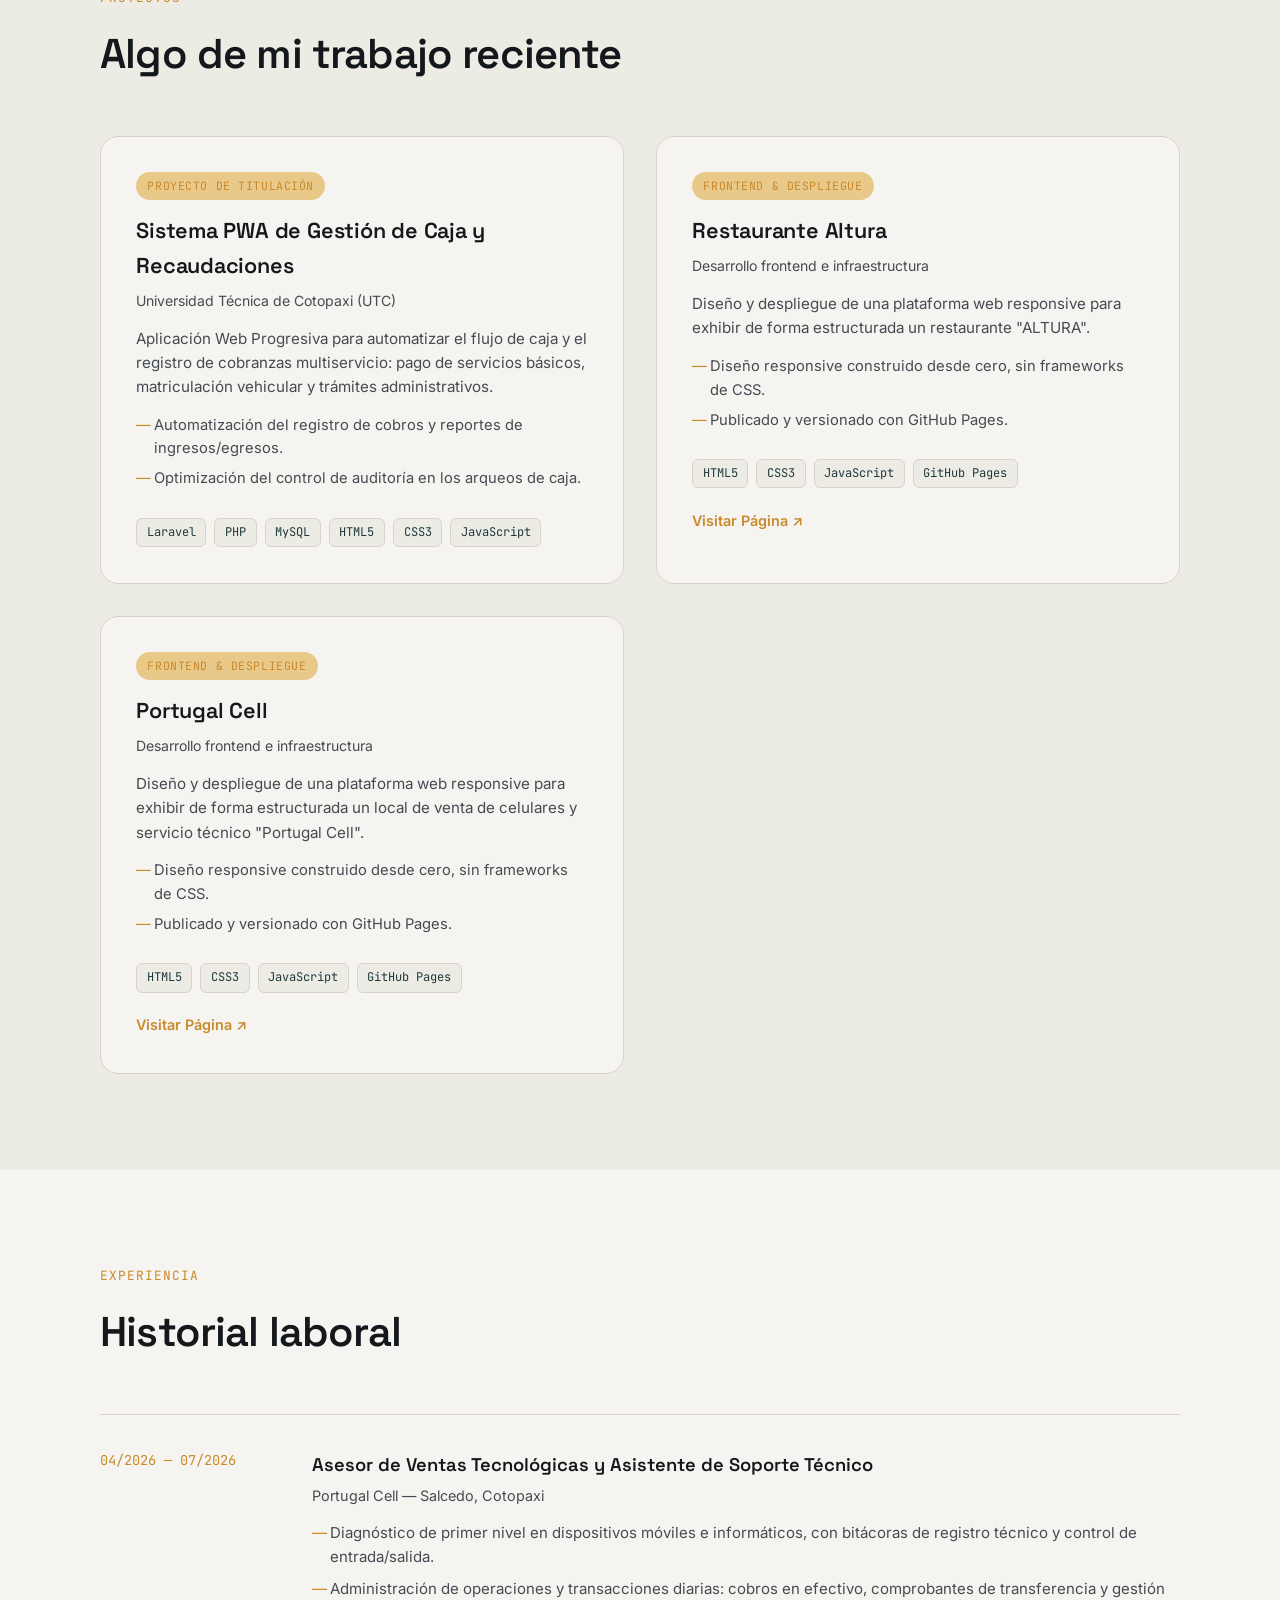
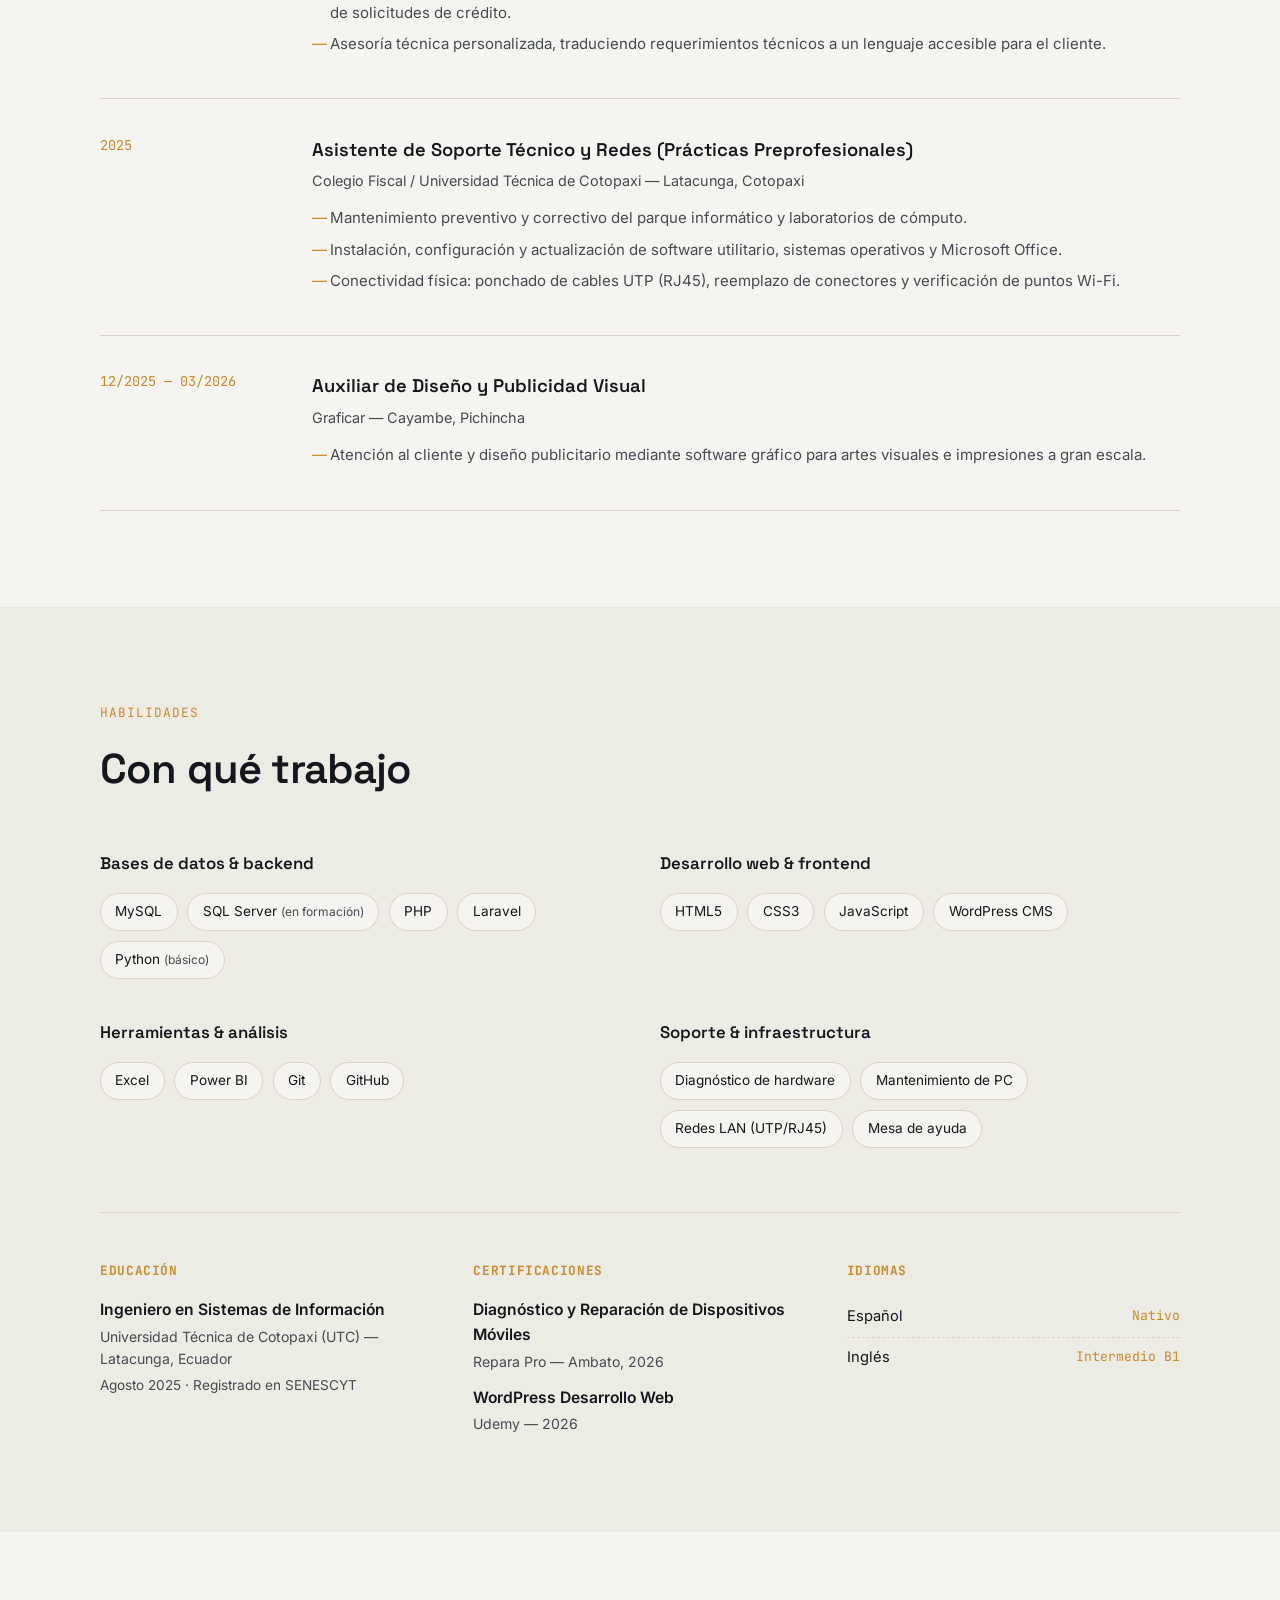
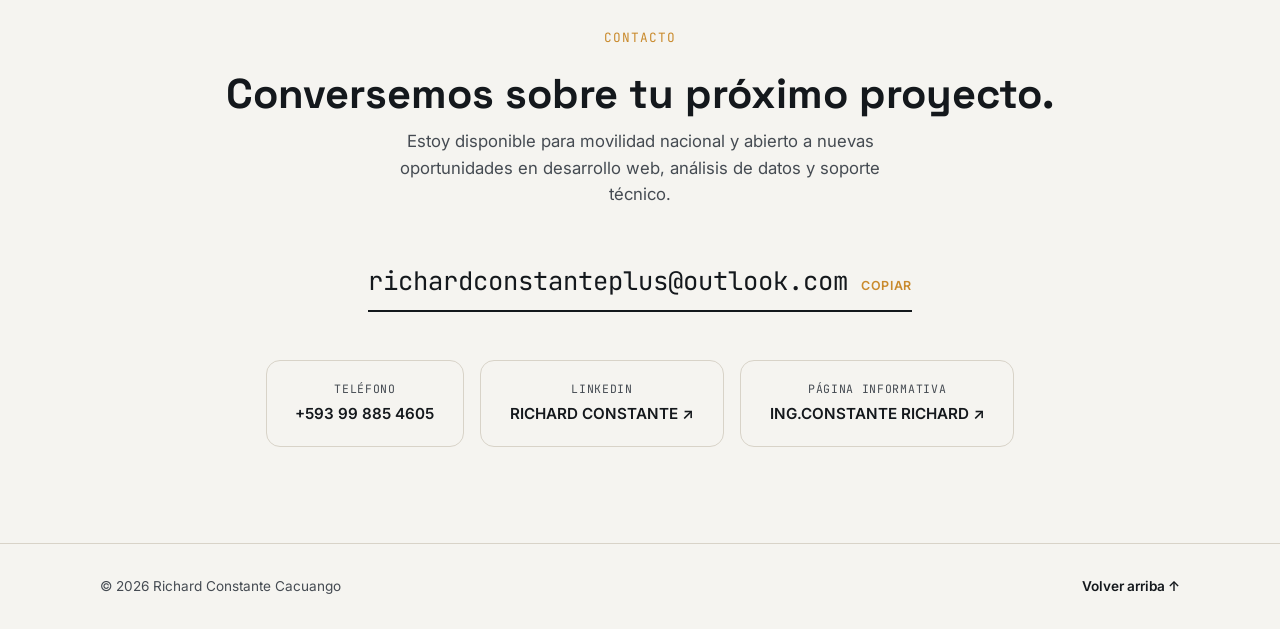
==== commit 47d5eaf5: "Update index.html" ====
--- a/index.html
+++ b/index.html
@@ -52,8 +52,7 @@
           Constante<span class="accent-dot">.</span>
         </h1>
         <p class="hero-lede reveal">
-          Diseño y construyo sistemas web que ponen en orden los números:
-          registros de caja, cobros y datos que cuadran hasta el último centavo.
+          Conectando complejidad técnica con soluciones simples, seguras y preparadas para el futuro.
         </p>
 
         <div class="ledger-rule reveal" aria-hidden="true"></div>
--- a/styles.css
+++ b/styles.css
@@ -400,6 +400,12 @@
   margin-bottom: 3rem;
 }
 
+.titulo_concersemos {
+  font-family: var(--font-display);
+  font-size: clamp(1.8rem, 4vw, 2.6rem);
+
+}
+
 .section-title:hover {
   background-color: #454b52;
   color: antiquewhite;
@@ -417,6 +423,7 @@
   color: var(--ink-soft);
   font-size: 1rem;
   line-height: 1.75;
+  text-align: justify;
 }
 
 /* ---------- Projects ---------- */
@@ -855,4 +862,115 @@
   .contact-link {
     width: 100%;
   }
-}+}
+
+/* WHATSSPP
+ */
+/* ==========================================
+   BOTÓN FLOTANTE DE WHATSAPP CON EFECTOS
+   ========================================== */
+
+.btn-whatsapp {
+  position: fixed;
+  bottom: 25px;
+  right: 25px;
+  width: 60px;
+  height: 60px;
+  background-color: #25d366;
+  border-radius: 50%;
+  display: flex;
+  justify-content: center;
+  align-items: center;
+  z-index: 1000;
+  cursor: pointer;
+  text-decoration: none;
+
+  /* Sombra base */
+  box-shadow: 0 4px 14px rgba(0, 0, 0, 0.25);
+
+  /* Animaciones combinadas: Rebote + Pulso de Sombra */
+  animation:
+    reboteSutil 2s infinite ease-in-out,
+    pulsoWhatsapp 2s infinite ease-in-out;
+
+  transition: transform 0.3s ease, background-color 0.3s ease;
+}
+
+/* Efecto al pasar el mouse por encima */
+.btn-whatsapp:hover {
+  background-color: #20ba5a;
+  transform: scale(1.1);
+  /* Pausa las animaciones al hacer hover */
+  animation-play-state: paused;
+}
+
+/* Tooltip / Cartelito flotante ("Chatea con nosotros") */
+.btn-whatsapp::before {
+  content: "Envíame un mensaje directo";
+  position: absolute;
+  bottom: 72px;
+  right: 0;
+  background-color: #2c3e50;
+  color: #ffffff;
+  padding: 6px 12px;
+  font-family: Arial, sans-serif;
+  font-size: 13px;
+  font-weight: bold;
+  border-radius: 6px;
+  white-space: nowrap;
+  box-shadow: 0 2px 8px rgba(0, 0, 0, 0.2);
+  opacity: 0.9;
+  pointer-events: none;
+  transition: opacity 0.3s ease;
+}
+
+/* Flecha del Tooltip */
+.btn-whatsapp::after {
+  content: "";
+  position: absolute;
+  bottom: 64px;
+  right: 22px;
+  border-width: 5px;
+  border-style: solid;
+  border-color: #2c3e50 transparent transparent transparent;
+  pointer-events: none;
+}
+
+/* ------------------------------------------
+   ANIMACIONES
+   ------------------------------------------ */
+
+/* 1. Rebote Sutil */
+@keyframes reboteSutil {
+
+  0%,
+  20%,
+  50%,
+  80%,
+  100% {
+    transform: translateY(0);
+  }
+
+  40% {
+    transform: translateY(-8px);
+  }
+
+  60% {
+    transform: translateY(-4px);
+  }
+}
+
+/* 2. Onda / Sombra Palpitante */
+@keyframes pulsoWhatsapp {
+  0% {
+    box-shadow: 0 0 0 0 rgba(37, 211, 102, 0.7), 0 4px 14px rgba(0, 0, 0, 0.25);
+  }
+
+  70% {
+    box-shadow: 0 0 0 20px rgba(37, 211, 102, 0), 0 4px 14px rgba(0, 0, 0, 0.25);
+  }
+
+  100% {
+    box-shadow: 0 0 0 0 rgba(37, 211, 102, 0), 0 4px 14px rgba(0, 0, 0, 0.25);
+  }
+}
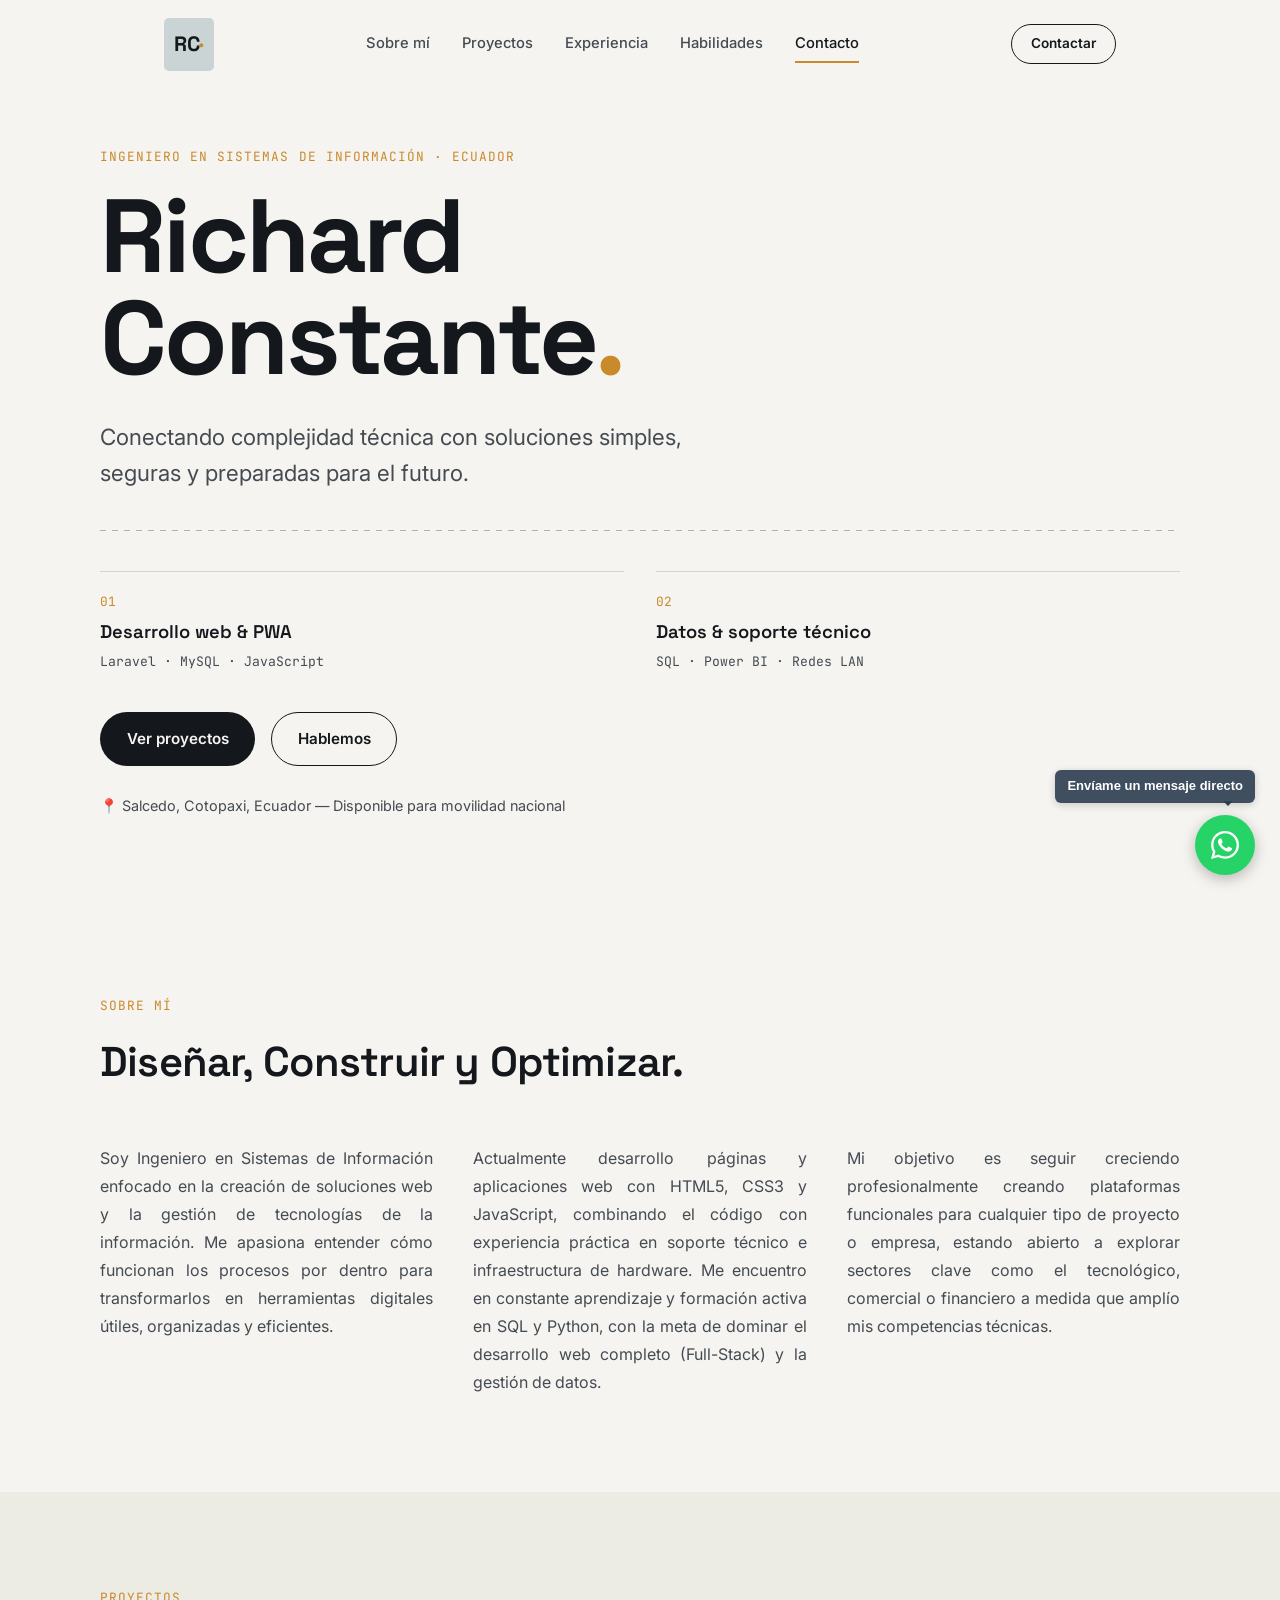
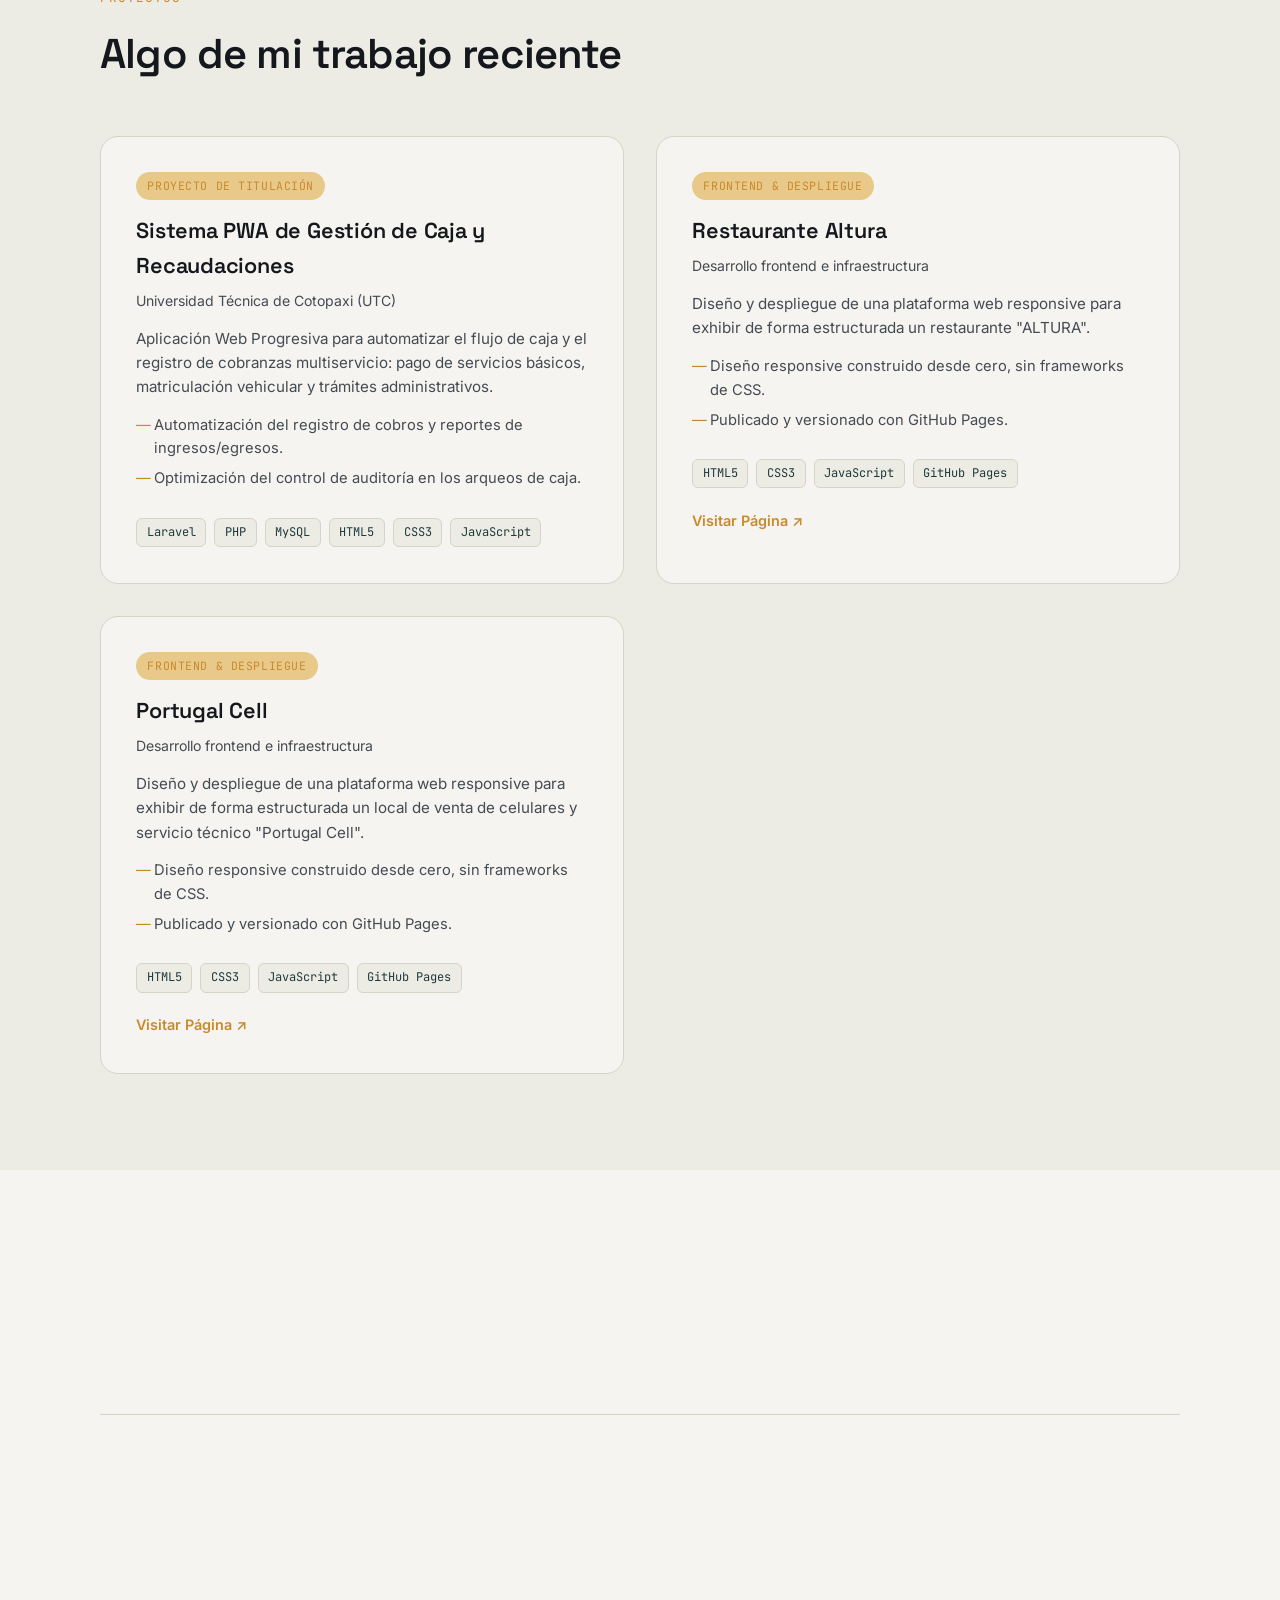
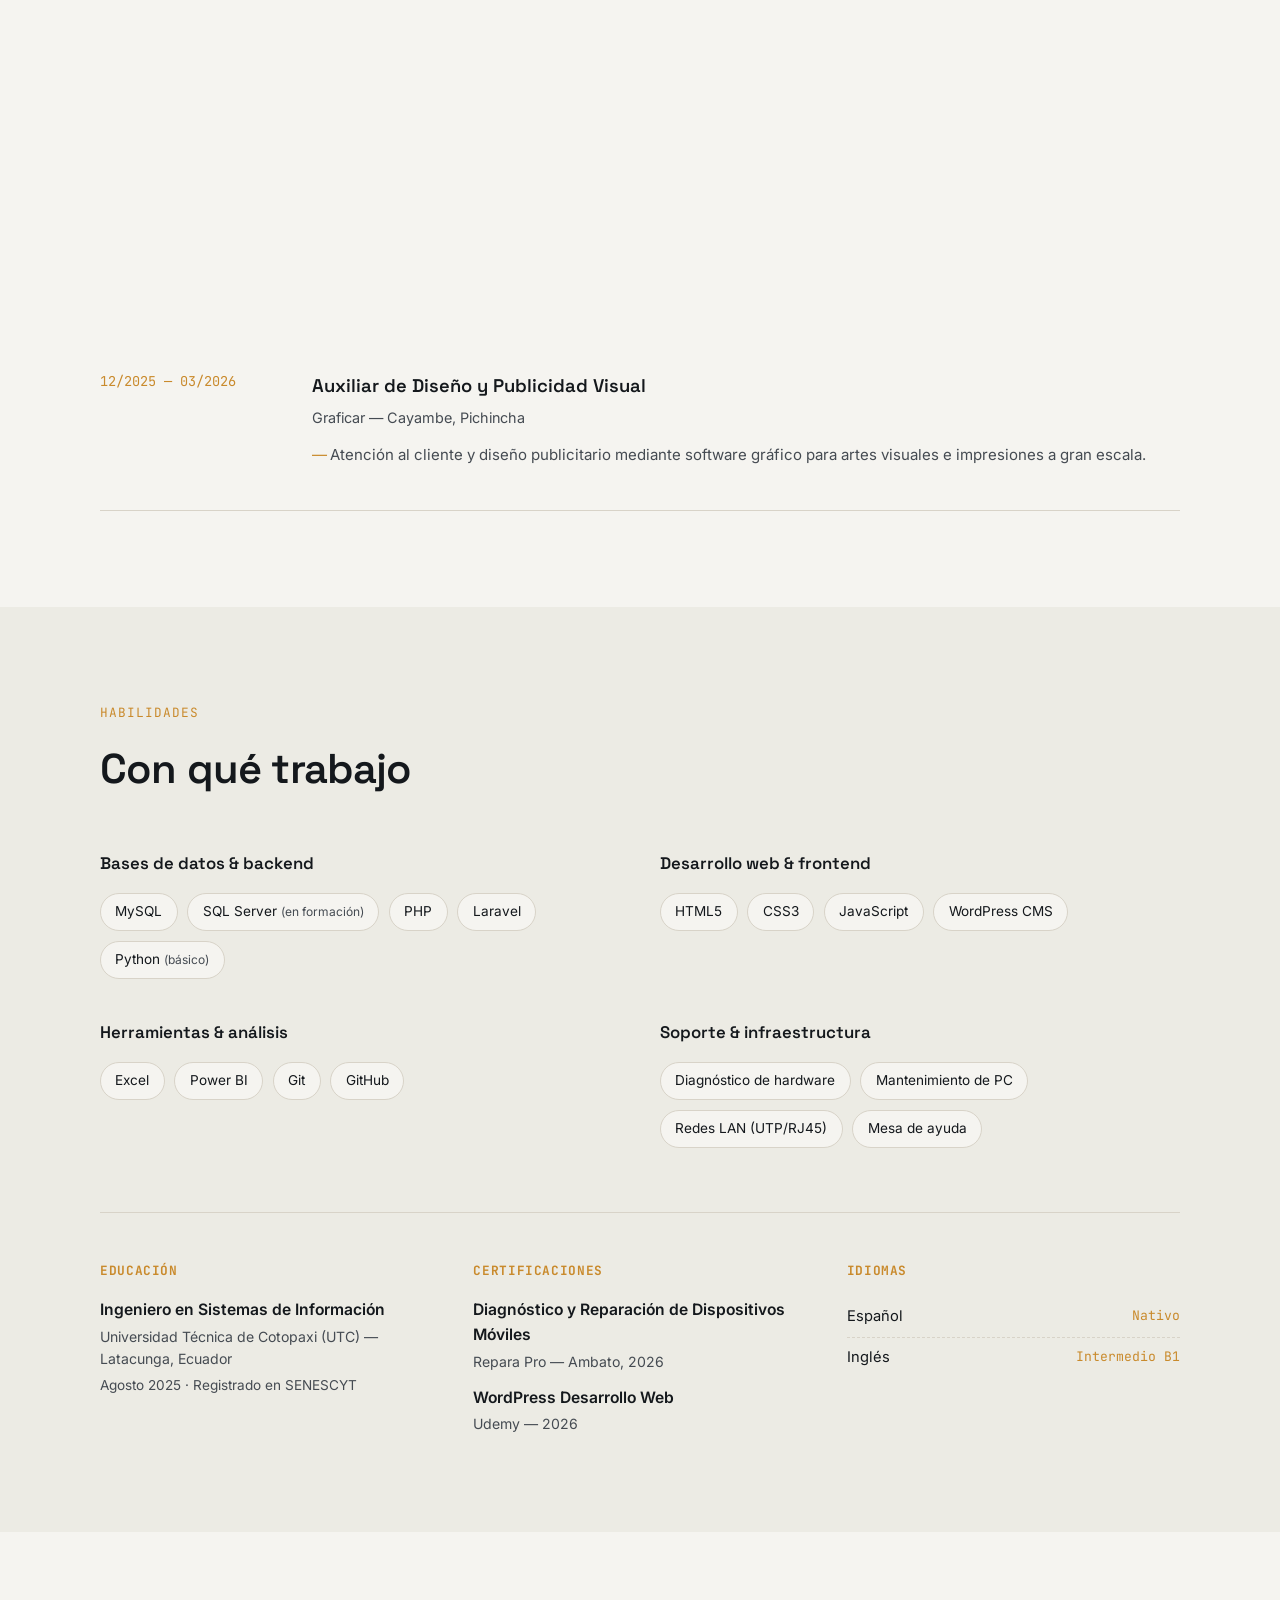
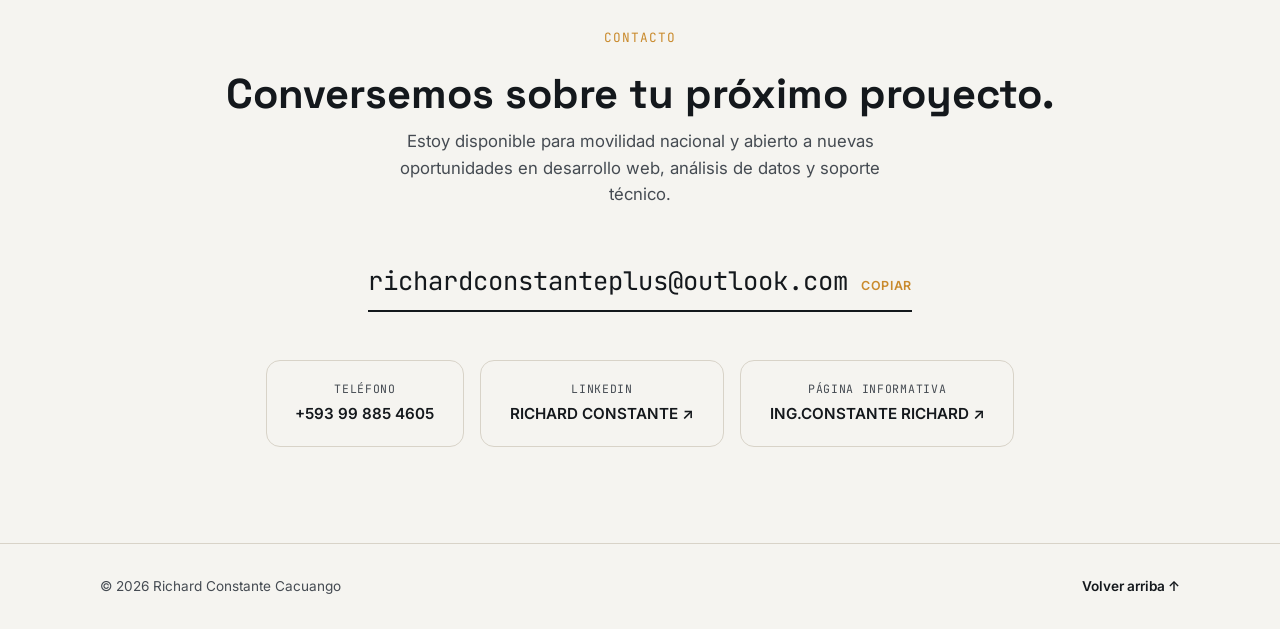
==== commit bdec44a4: "Update index.html" ====
--- a/index.html
+++ b/index.html
@@ -86,21 +86,16 @@
         <h2 class="section-title reveal">Diseñar, Construir y Optimizar.</h2>
         <div class="about-grid reveal">
           <p class="about-text">
-            Soy Ingeniero en Sistemas de Información, titulado por la Universidad Técnica
-            de Cotopaxi. Me enfoco en análisis de datos, gestión
-            de sistemas y soporte técnico para el sector financiero e institucional.
+            Soy Ingeniero en Sistemas de Información enfocado en la creación de soluciones web y la 
+            gestión de tecnologías de la información. Me apasiona entender cómo funcionan los procesos por dentro para transformarlos en herramientas digitales útiles, organizadas y eficientes.
           </p>
           <p class="about-text">
-            Tengo experiencia práctica desarrollando aplicaciones web progresivas (PWA)
-            conectadas a bases de datos relacionales, pensadas para el control transaccional,
-            la gestión de cajas y la recaudación de servicios. Soy competente en desarrollo
-            web con HTML5, CSS3 y JavaScript, además del diagnóstico de hardware y soporte
-            técnico integral.
+            Actualmente desarrollo páginas y aplicaciones web con HTML5, CSS3 y JavaScript, combinando el código con experiencia práctica en soporte técnico e infraestructura de hardware.
+            Me encuentro en constante aprendizaje y formación activa en SQL y Python, con la meta de dominar el desarrollo web completo (Full-Stack) y la gestión de datos.
           </p>
           <p class="about-text">
-            Sigo en constante actualización: SQL, Python y Power BI son mis próximos frentes,
-            siempre con la misma meta — optimizar procesos operativos, cuadre transaccional
-            y atención al usuario.
+            Mi objetivo es seguir creciendo profesionalmente creando plataformas funcionales para cualquier tipo de proyecto o empresa, 
+            estando abierto a explorar sectores clave como el tecnológico, comercial o financiero a medida que amplío mis competencias técnicas.
           </p>
         </div>
       </div>
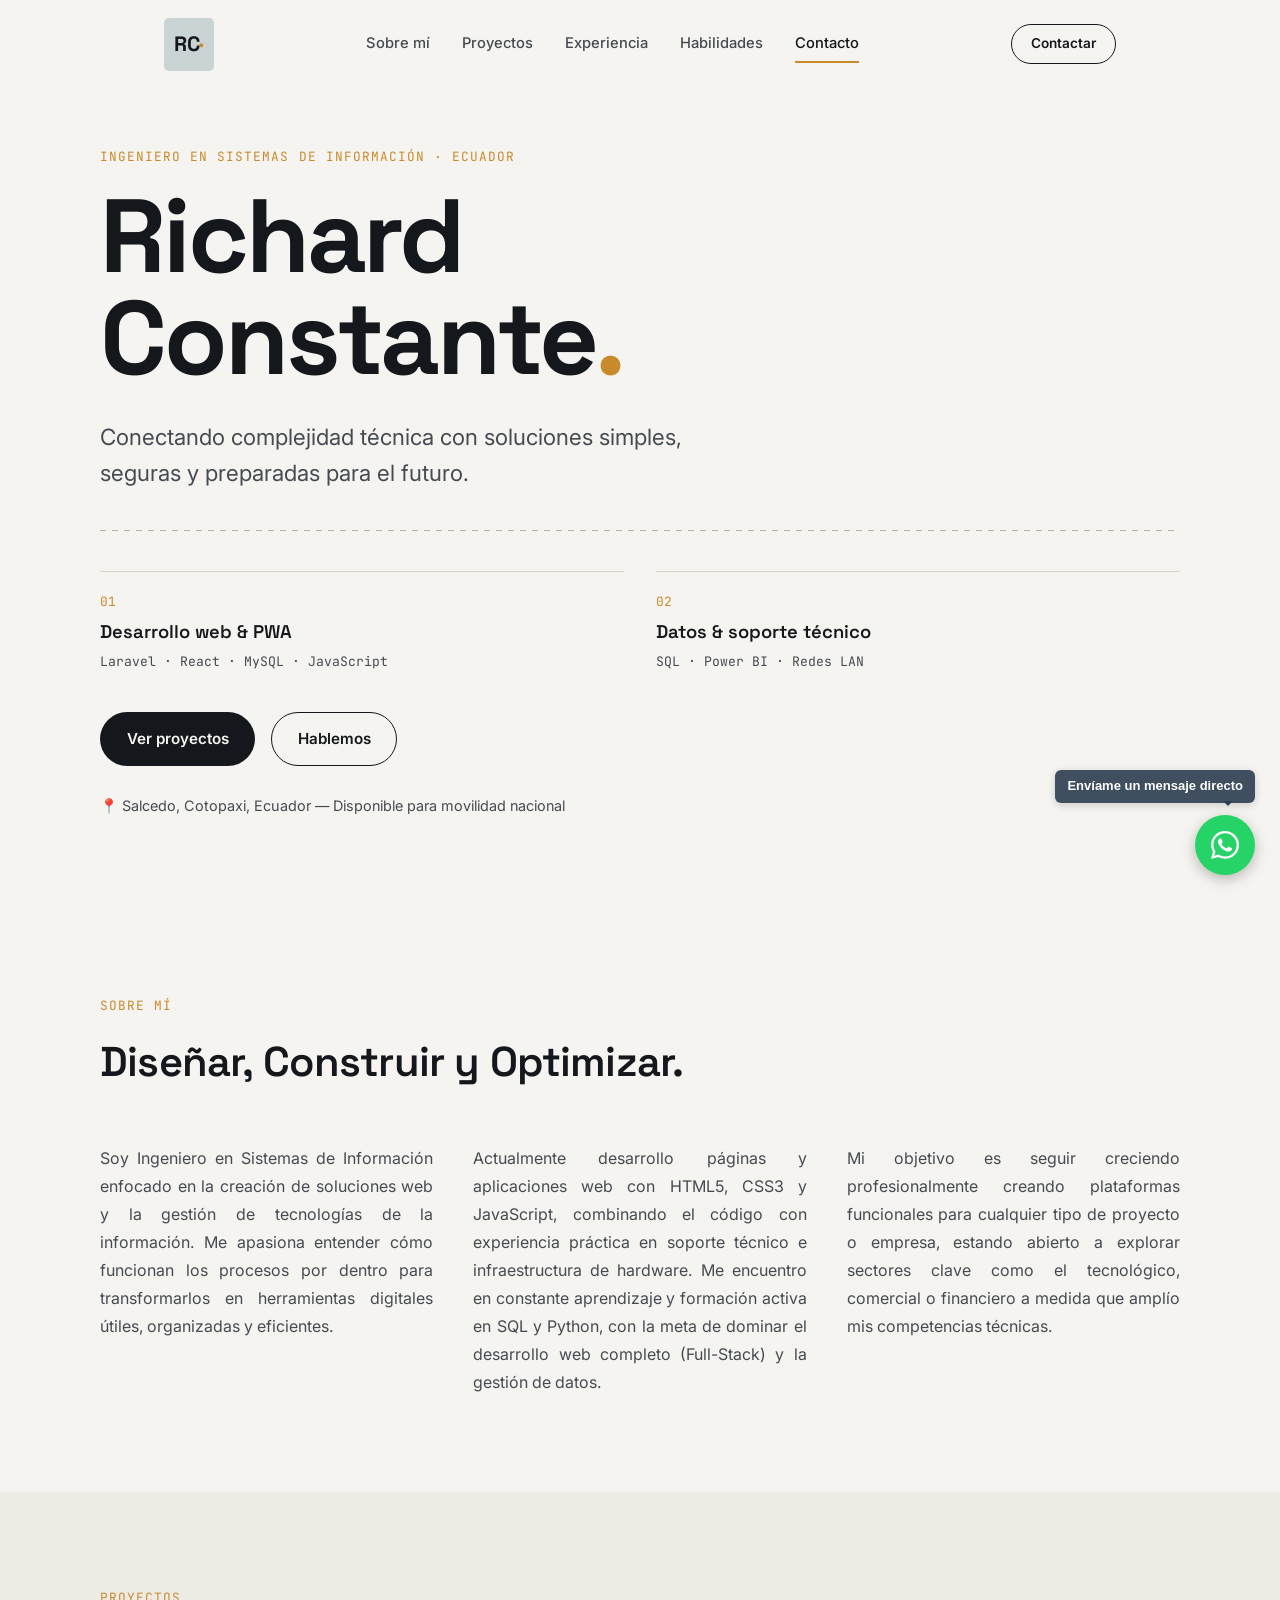
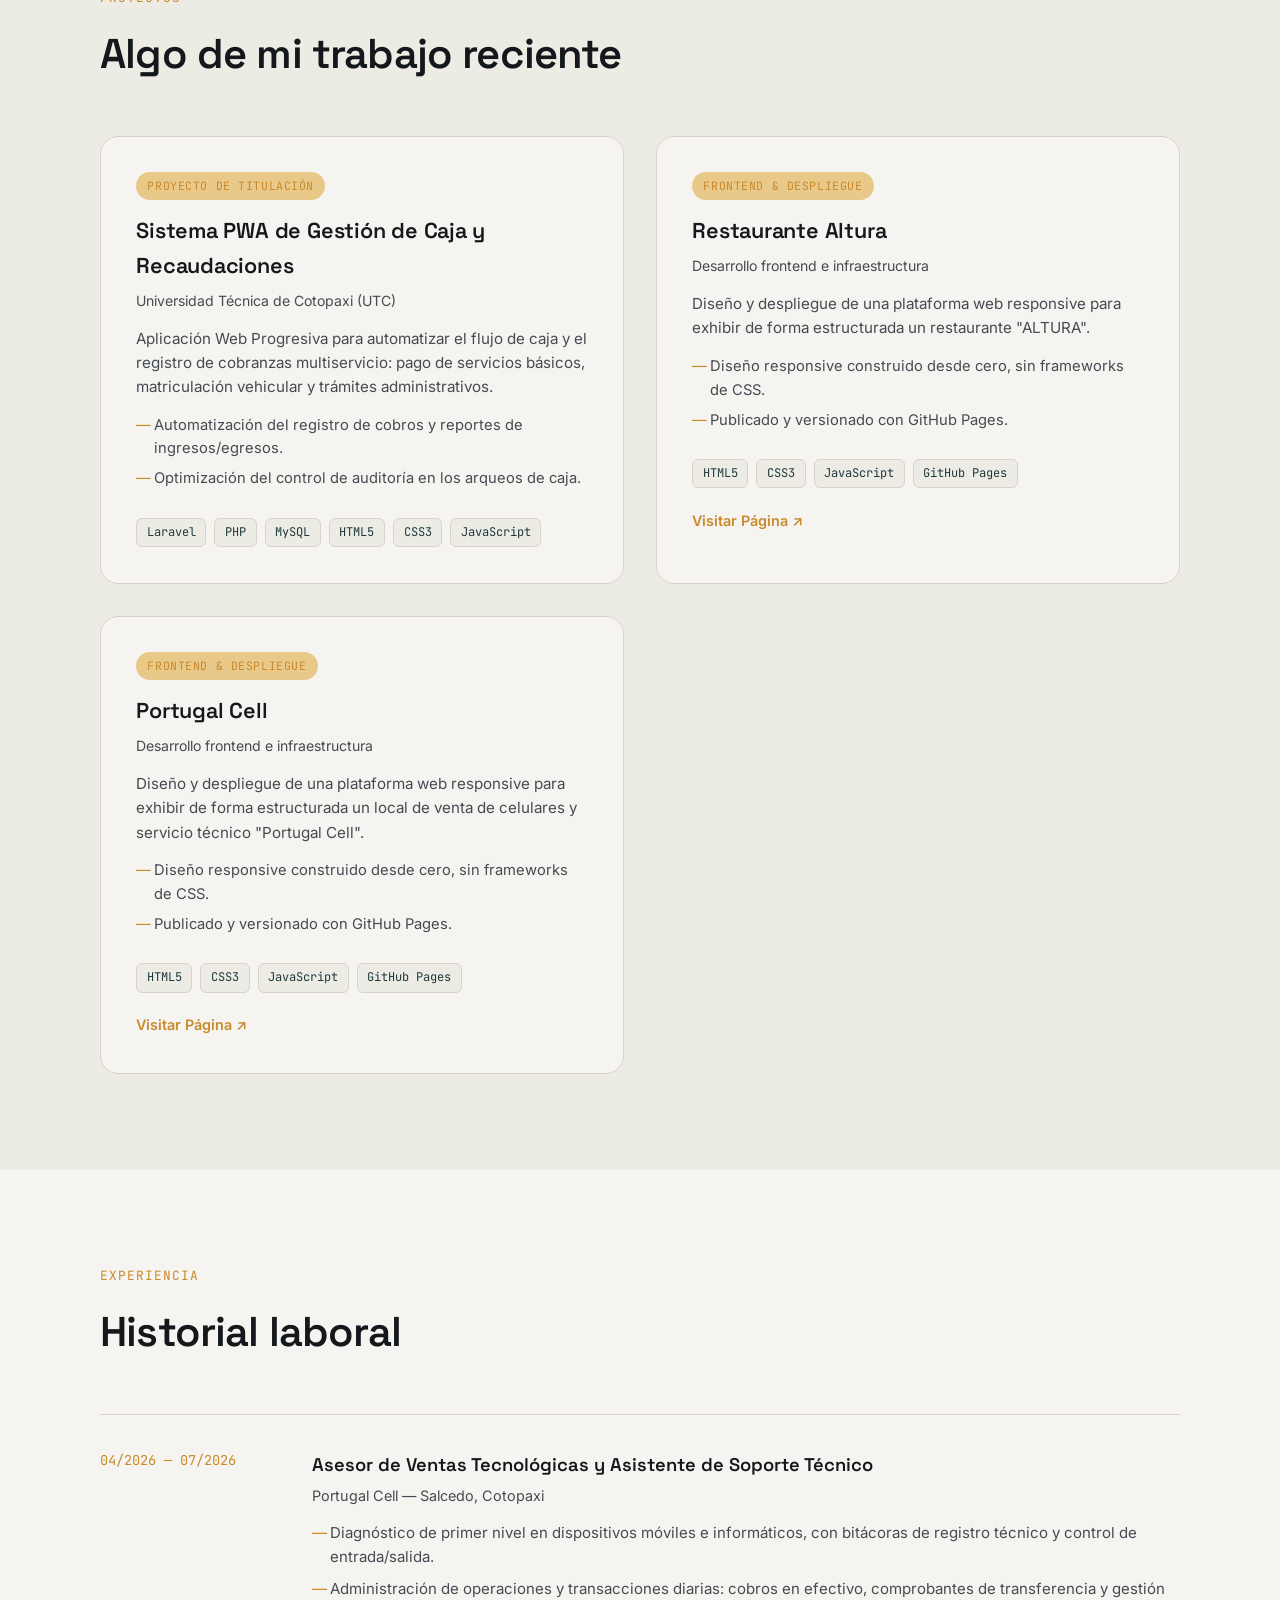
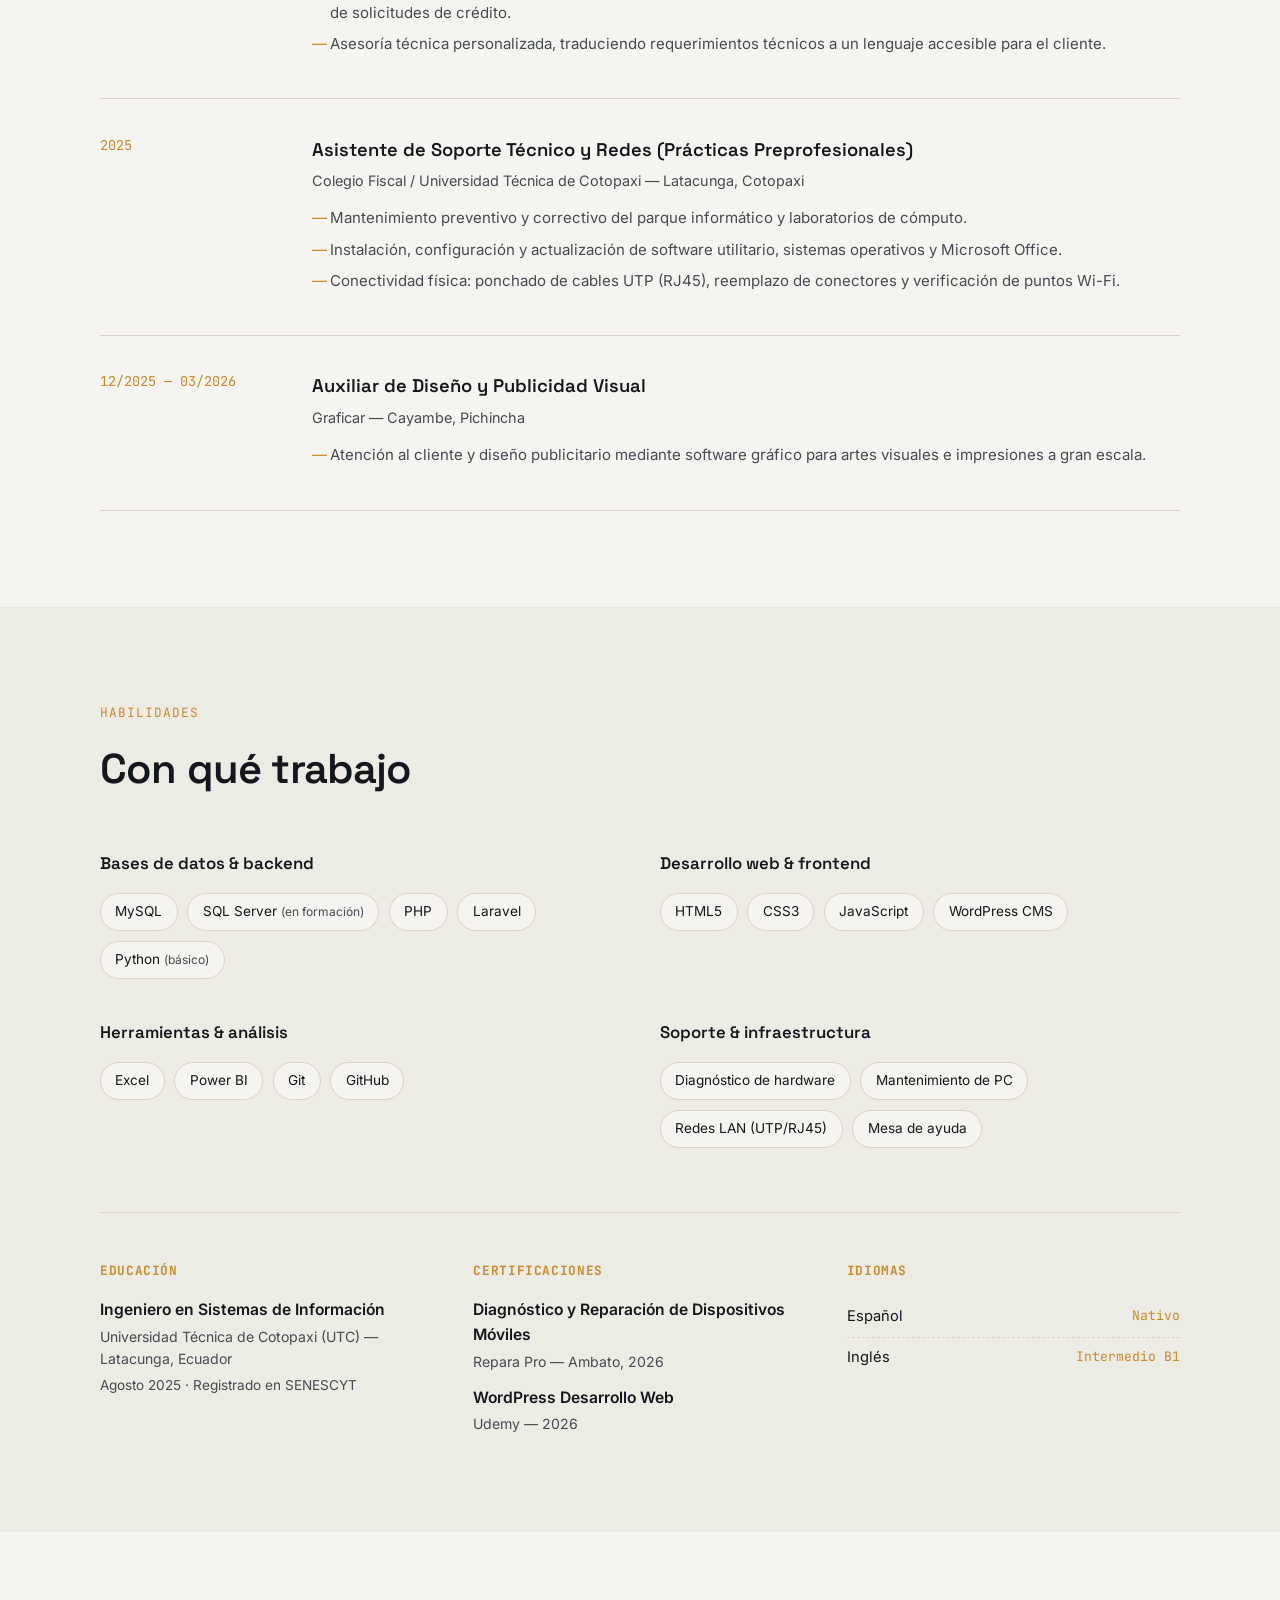
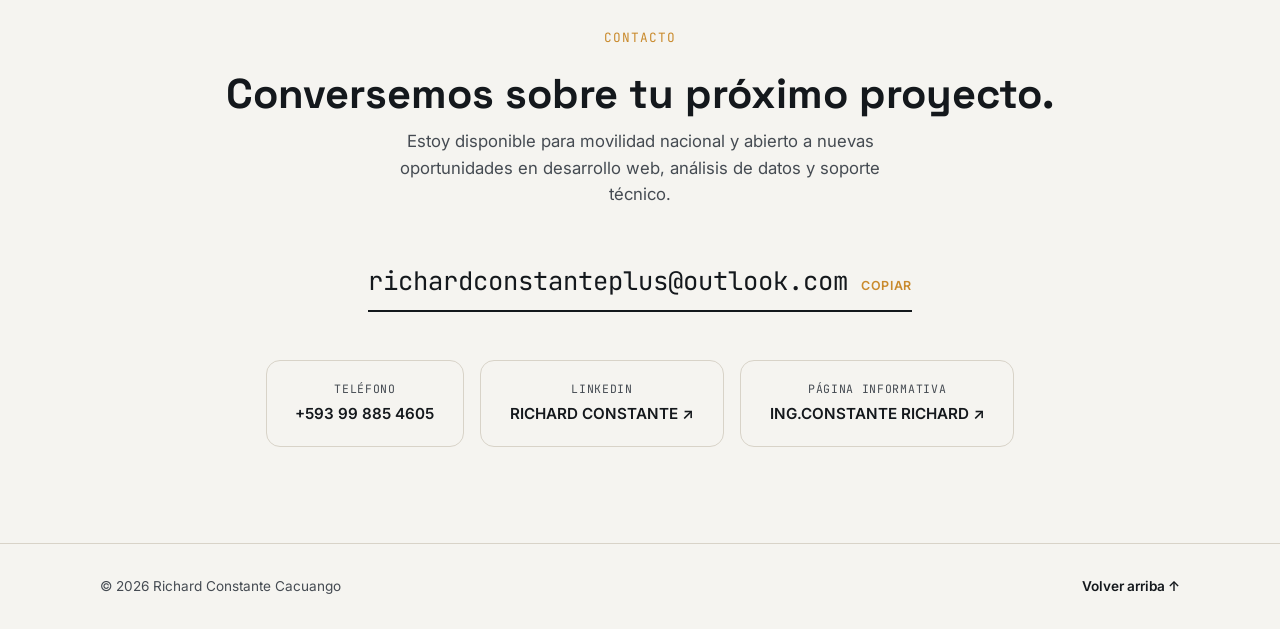
==== commit b3c8cbf6: "Update index.html" ====
--- a/index.html
+++ b/index.html
@@ -61,7 +61,7 @@
           <a href="#proyectos" class="hero-column">
             <span class="hero-column-index">01</span>
             <span class="hero-column-title">Desarrollo web &amp; PWA</span>
-            <span class="hero-column-stack">Laravel · MySQL · JavaScript</span>
+            <span class="hero-column-stack">Laravel · React · MySQL · JavaScript</span>
           </a>
           <a href="#habilidades" class="hero-column">
             <span class="hero-column-index">02</span>
